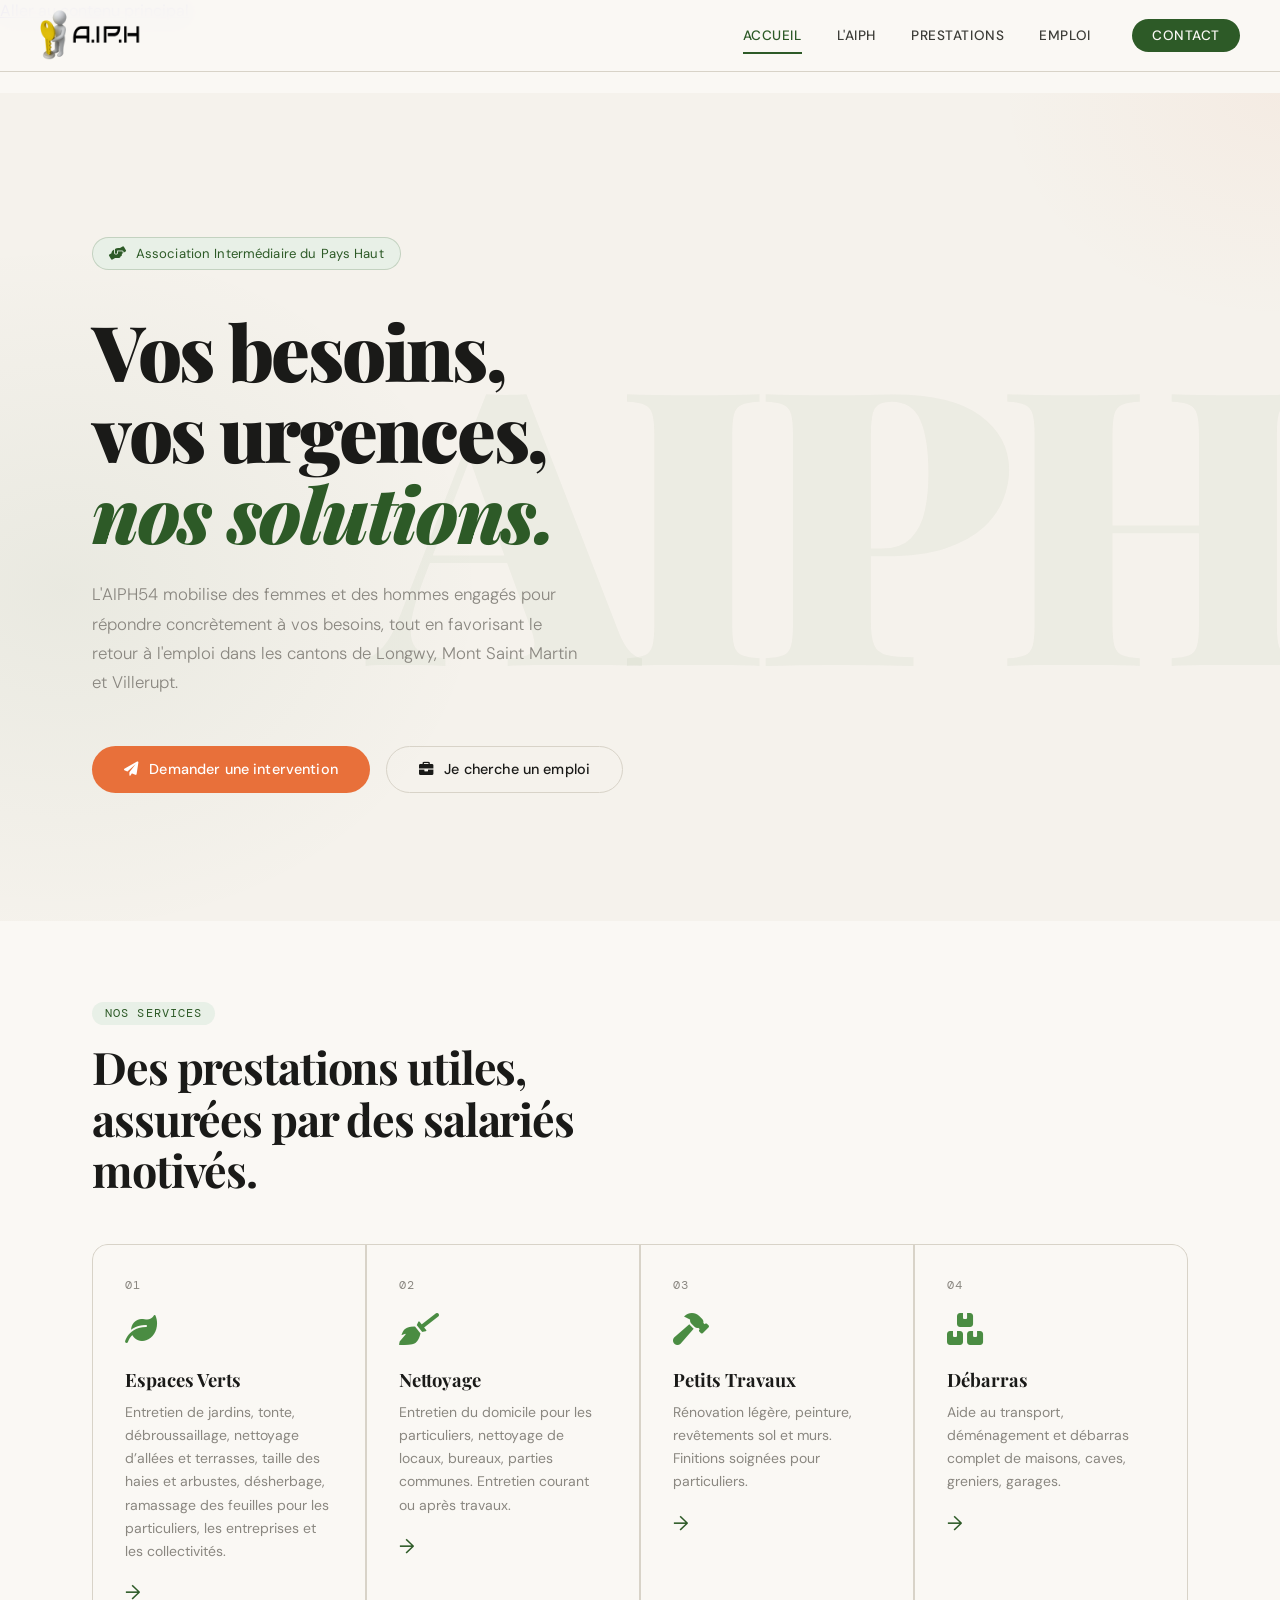
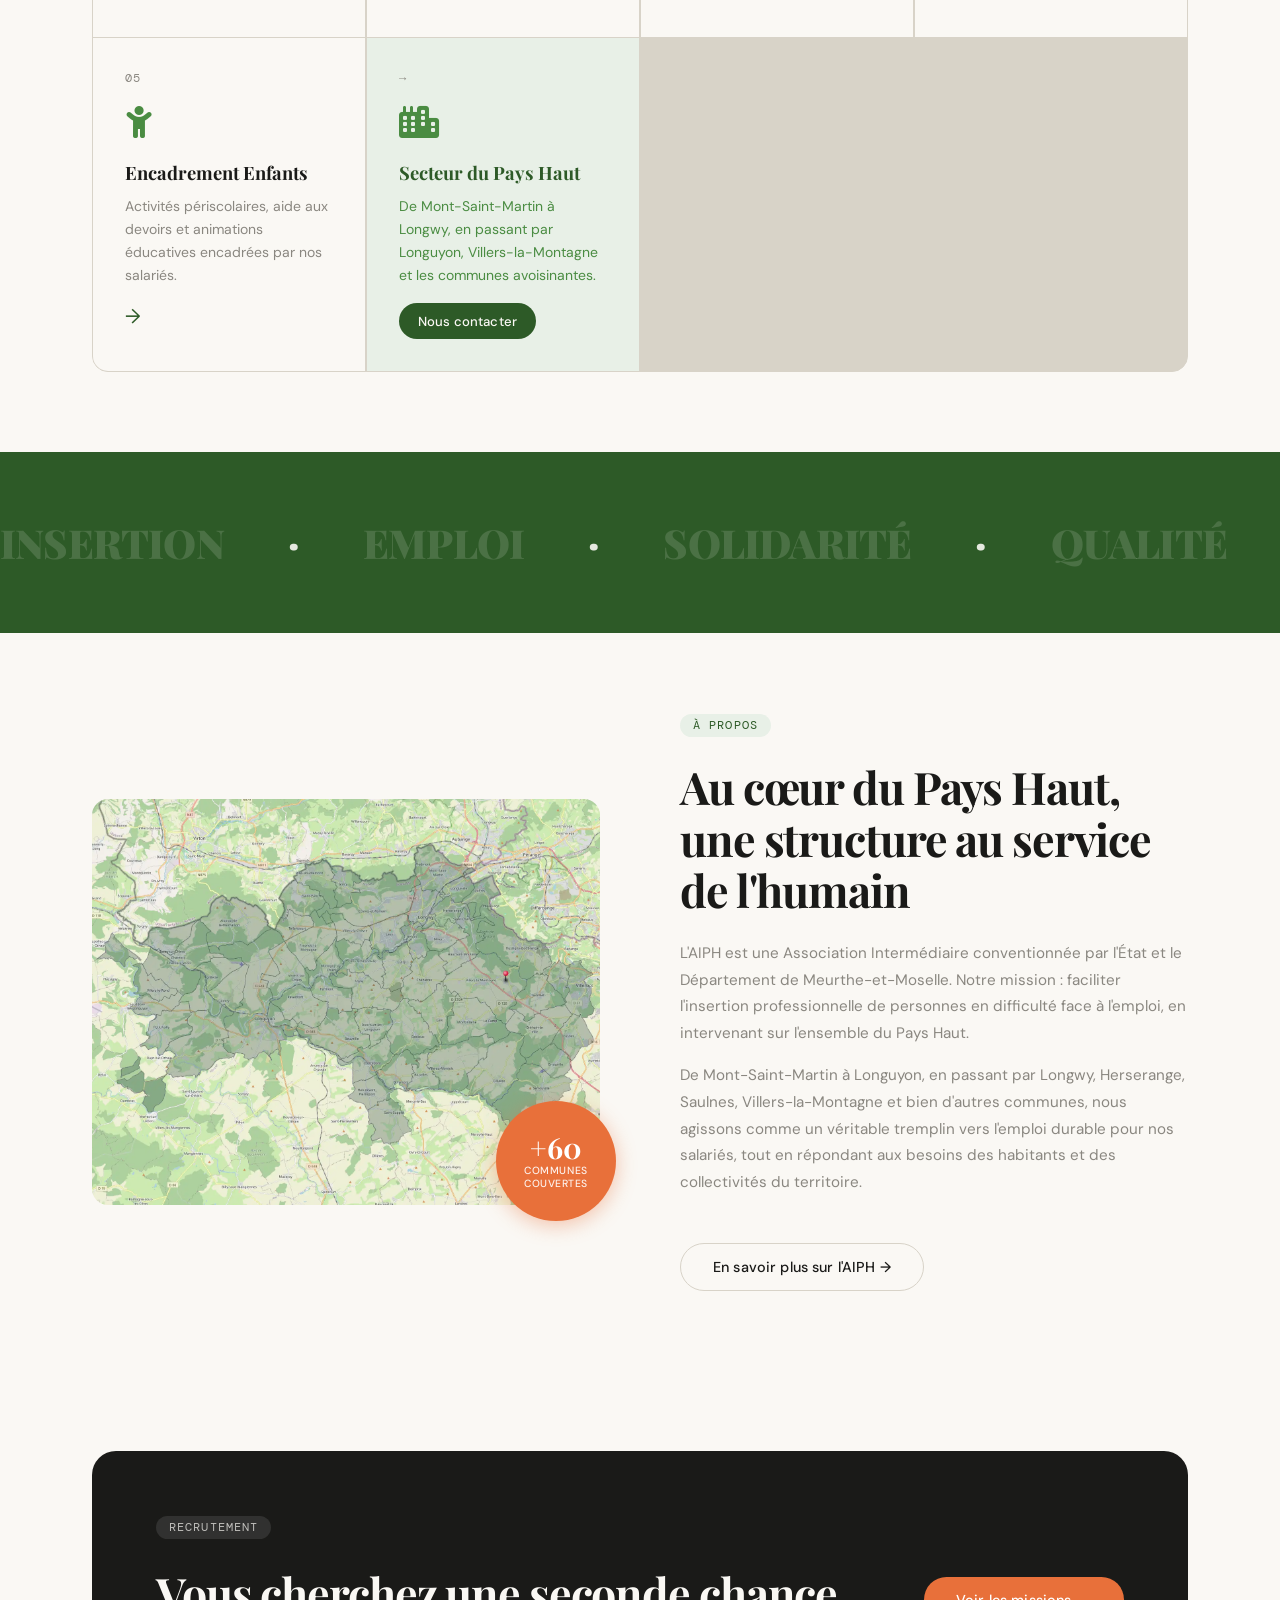
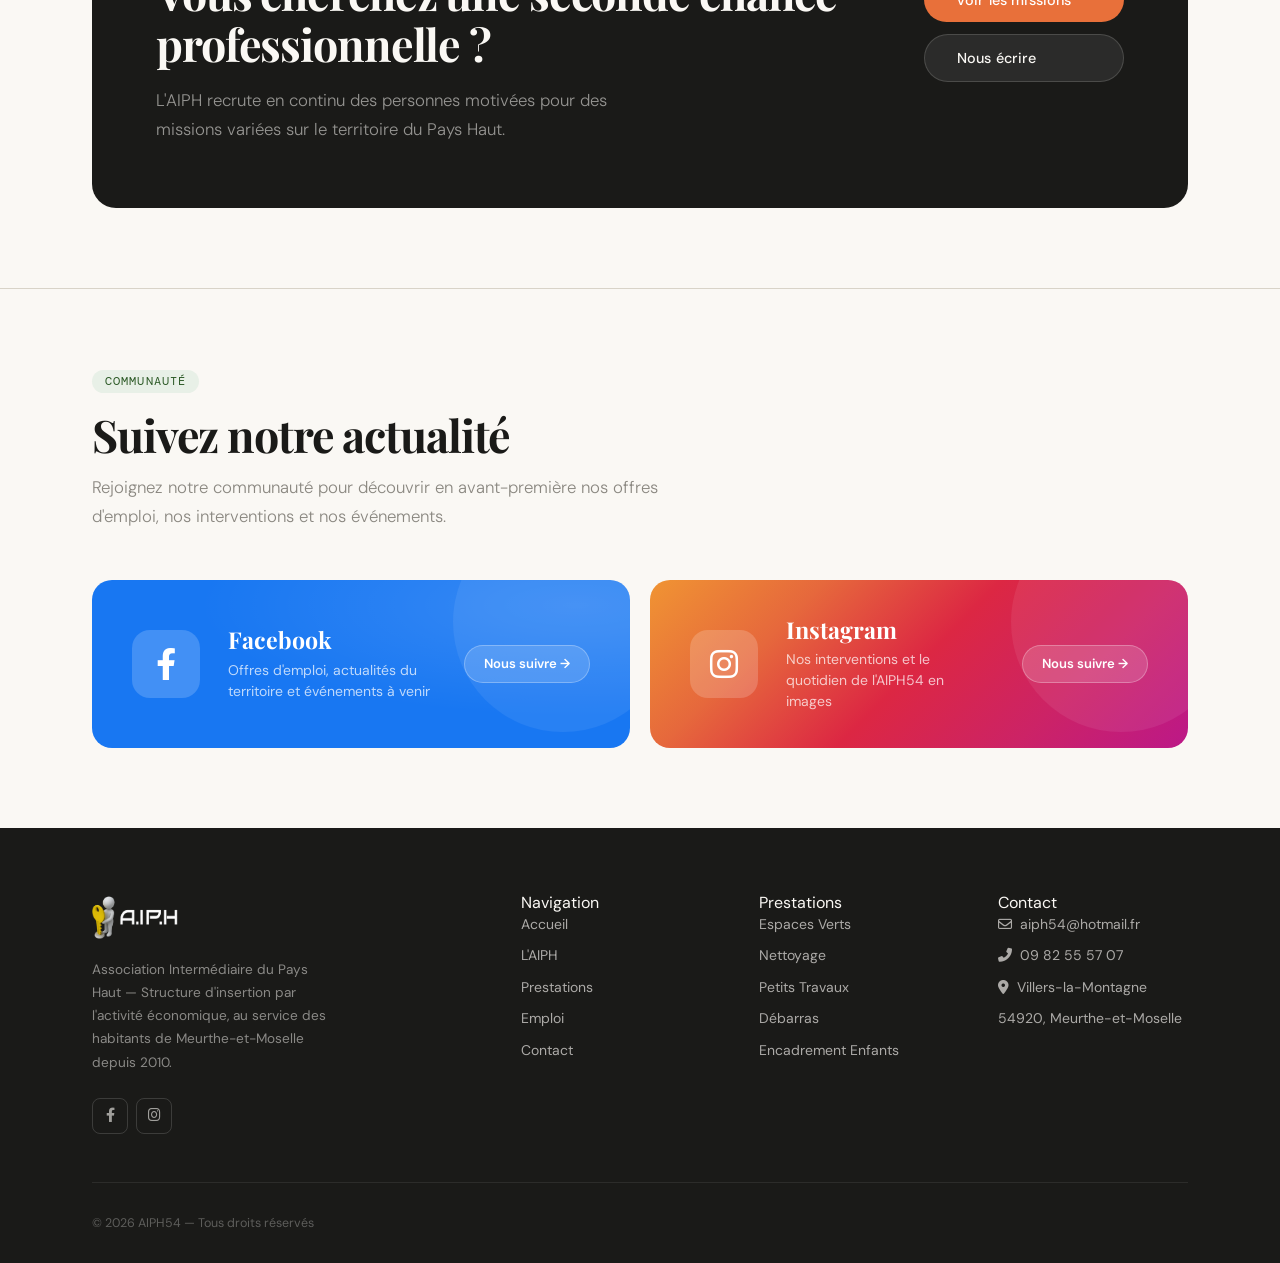
==== index.html @ c3e258cb "Optimise index.html sans modifier la mise en page" ====
<!DOCTYPE html>
<html lang="fr">
<head>
<meta charset="UTF-8">
<meta name="viewport" content="width=device-width, initial-scale=1.0">
<title>AIPH54 — Accueil</title>
<meta name="description" content="L'AIPH54, Association Intermédiaire du Pays Haut, accompagne le retour à l'emploi et propose des services aux particuliers, entreprises et collectivités dans le Pays Haut, en Meurthe-et-Moselle.">
<link rel="icon" type="image/jpeg" href="images/images.jpeg">
<link rel="preconnect" href="https://fonts.googleapis.com">
<link rel="preconnect" href="https://fonts.gstatic.com" crossorigin>
<link rel="preconnect" href="https://cdnjs.cloudflare.com" crossorigin>
<link rel="preload" as="style" href="https://fonts.googleapis.com/css2?family=Playfair+Display:wght@400;700;900&amp;family=DM+Sans:wght@300;400;500;600&amp;family=DM+Mono:wght@400&amp;display=swap" onload="this.onload=null;this.rel='stylesheet'">
<noscript><link rel="stylesheet" href="https://fonts.googleapis.com/css2?family=Playfair+Display:wght@400;700;900&amp;family=DM+Sans:wght@300;400;500;600&amp;family=DM+Mono:wght@400&amp;display=swap"></noscript>
<link rel="preload" as="style" href="https://cdnjs.cloudflare.com/ajax/libs/font-awesome/6.0.0-beta3/css/all.min.css" onload="this.onload=null;this.rel='stylesheet'">
<noscript><link rel="stylesheet" href="https://cdnjs.cloudflare.com/ajax/libs/font-awesome/6.0.0-beta3/css/all.min.css"></noscript>
<link rel="stylesheet" href="style.css">
</head>
<body>
<a class="skip-link" href="#contenu">Aller au contenu principal</a>

<!-- Progress bar -->
<div class="progress-bar" id="progress"></div>

<!-- NAV -->
<nav id="nav" aria-label="Navigation principale">
  <a class="nav-logo" href="index.html">
    <img src="images/logo_aiph.webp" alt="Logo AIPH54" width="1080" height="1080" class="logo-img" decoding="async">
  </a>
  <ul class="nav-links">
    <li><a href="index.html" class="active">Accueil</a></li>
    <li><a href="aiph.html">L'AIPH</a></li>
    <li><a href="prestations.html">Prestations</a></li>
    <li><a href="emploi.html">Emploi</a></li>
    <li><a href="contact.html" class="nav-cta">Contact</a></li>
  </ul>
  <button class="burger" id="burger" type="button" aria-label="Ouvrir le menu" aria-controls="mobileMenu" aria-expanded="false">
    <span></span><span></span><span></span>
  </button>
</nav>

<!-- Mobile menu -->
<div class="mobile-menu" id="mobileMenu" role="navigation" aria-label="Navigation mobile">
  <a href="index.html" onclick="closeMobile()">Accueil</a>
  <a href="aiph.html" onclick="closeMobile()">L'AIPH</a>
  <a href="prestations.html" onclick="closeMobile()">Prestations</a>
  <a href="emploi.html" onclick="closeMobile()">Emploi</a>
  <a href="contact.html" onclick="closeMobile()" style="color:var(--forest);font-weight:600">Contact</a>
</div>

<!-- ═══════════ PAGE WRAP ═══════════ -->
<main class="page-wrap" id="contenu">

  <!-- ── HERO ── -->
  <section class="hero-simple">
    <div class="container">
      <div class="hero-simple-inner">
        <div class="hero-simple-badge">
          <i class="fas fa-hands-helping"></i>
          Association Intermédiaire du Pays Haut
        </div>
        <h1 class="display-title">
          Vos besoins,<br>
          vos urgences,<br>
          <em>nos solutions.</em>
        </h1>
        <p class="lead hero-simple-desc">
          L'AIPH54 mobilise des femmes et des hommes engagés pour répondre concrètement à vos besoins, tout en favorisant le retour à l'emploi dans les cantons de Longwy, Mont Saint Martin et Villerupt.
        </p>
        <div class="hero-simple-actions">
          <a class="btn btn-accent" href="contact.html">
            <i class="fas fa-paper-plane"></i>&thinsp;Demander une intervention
          </a>
          <a class="btn btn-outline" href="emploi.html">
            <i class="fas fa-briefcase"></i>&thinsp;Je cherche un emploi
          </a>
        </div>
      </div>
    </div>
  </section>

  <!-- Services -->
  <section class="section">
    <div class="container">
      <div class="tag">Nos services</div>
      <h2 class="section-title" style="max-width:500px">
        Des prestations utiles,<br>assurées par des salariés motivés.
      </h2>
      <div class="services-grid">
        <a class="service-card fade-up" href="prestations.html" style="text-decoration:none">
          <div class="service-num">01</div>
          <span class="service-icon"><i class="fas fa-leaf icon"></i></span>
          <div class="service-title">Espaces Verts</div>
          <p class="service-desc">Entretien de jardins, tonte, débroussaillage, nettoyage d’allées et terrasses, taille des haies et arbustes, désherbage, ramassage des feuilles pour les particuliers, les entreprises et les collectivités.</p>
          <span class="service-arrow">→</span>
        </a>
        <a class="service-card fade-up" href="prestations.html" style="text-decoration:none;transition-delay:0.08s">
          <div class="service-num">02</div>
          <span class="service-icon"><i class="fas fa-broom icon"></i></span>
          <div class="service-title">Nettoyage</div>
          <p class="service-desc">Entretien du domicile pour les particuliers, nettoyage de locaux, bureaux, parties communes. Entretien courant ou après travaux.</p>
          <span class="service-arrow">→</span>
        </a>
        <a class="service-card fade-up" href="prestations.html" style="text-decoration:none;transition-delay:0.12s">
          <div class="service-num">03</div>
          <span class="service-icon"><i class="fas fa-hammer icon"></i></span>
          <div class="service-title">Petits Travaux</div>
          <p class="service-desc">Rénovation légère, peinture, revêtements sol et murs. Finitions soignées pour particuliers.</p>
          <span class="service-arrow">→</span>
        </a>
        <a class="service-card fade-up" href="prestations.html" style="text-decoration:none;transition-delay:0.16s">
          <div class="service-num">04</div>
          <span class="service-icon"><i class="fas fa-boxes icon"></i></span>
          <div class="service-title">Débarras</div>
          <p class="service-desc">Aide au transport, déménagement et débarras complet de maisons, caves, greniers, garages.</p>
          <span class="service-arrow">→</span>
        </a>
        <a class="service-card fade-up" href="prestations.html" style="text-decoration:none;transition-delay:0.2s">
          <div class="service-num">05</div>
          <span class="service-icon"><i class="fas fa-child icon"></i></span>
          <div class="service-title">Encadrement Enfants</div>
          <p class="service-desc">Activités périscolaires, aide aux devoirs et animations éducatives encadrées par nos salariés.</p>
          <span class="service-arrow">→</span>
        </a>
        <div class="service-card fade-up" style="background:var(--forest-pale);cursor:default;transition-delay:0.24s">
          <div class="service-num">→</div>
          <span class="service-icon"><i class="fas fa-city icon"></i></span>
          <div class="service-title" style="color:var(--forest)">Secteur du Pays Haut</div>
          <p class="service-desc" style="color:var(--forest-mid)">De Mont-Saint-Martin à Longwy, en passant par Longuyon, Villers-la-Montagne et les communes avoisinantes.</p>
          <a class="btn btn-primary" href="contact.html" style="margin-top:1rem;font-size:0.82rem;padding:0.6rem 1.2rem">Nous contacter</a>
        </div>
      </div>
    </div>
  </section>

  <!-- Manifesto -->
  <div class="manifesto">
    <div class="manifesto-inner">
      <span class="manifesto-word">Insertion</span>
      <span class="manifesto-word hi">·</span>
      <span class="manifesto-word">Emploi</span>
      <span class="manifesto-word hi">·</span>
      <span class="manifesto-word">Solidarité</span>
      <span class="manifesto-word hi">·</span>
      <span class="manifesto-word">Qualité</span>
      <span class="manifesto-word hi">·</span>
      <span class="manifesto-word">AIPH54</span>
      <span class="manifesto-word hi">·</span>
      <span class="manifesto-word">Pays Haut</span>
      <span class="manifesto-word hi">·</span>
      <span class="manifesto-word">Insertion</span>
      <span class="manifesto-word hi">·</span>
      <span class="manifesto-word">Emploi</span>
      <span class="manifesto-word hi">·</span>
      <span class="manifesto-word">Solidarité</span>
      <span class="manifesto-word hi">·</span>
      <span class="manifesto-word">Qualité</span>
      <span class="manifesto-word hi">·</span>
      <span class="manifesto-word">AIPH54</span>
      <span class="manifesto-word hi">·</span>
      <span class="manifesto-word">Pays Haut</span>
      <span class="manifesto-word hi">·</span>
    </div>
  </div>

  <!-- About -->
  <section class="section">
    <div class="container">
      <div class="about-split">
        <div class="about-visual">
          <div class="about-img-frame">
            <img src="images/carte.webp" alt="Carte d'intervention AIPH54 dans le Pays Haut" width="1536" height="865" loading="lazy" decoding="async">
          </div>
          <div class="about-badge">
            <span class="about-badge-num">+60</span>
            <span class="about-badge-text">communes<br>couvertes</span>
          </div>
        </div>
        <div class="about-content fade-up">
          <div class="tag">À propos</div>
          <h2 class="section-title">Au cœur du Pays Haut,<br>une structure au service de l'humain</h2>
          <p>
            L'AIPH est une Association Intermédiaire conventionnée par l'État et le Département de Meurthe-et-Moselle.
            Notre mission : faciliter l'insertion professionnelle de personnes en difficulté face à l'emploi,
            en intervenant sur l'ensemble du Pays Haut.
          </p>
          <p>
            De Mont-Saint-Martin à Longuyon, en passant par Longwy, Herserange, Saulnes, Villers-la-Montagne et bien d'autres communes,
            nous agissons comme un véritable tremplin vers l'emploi durable pour nos salariés, tout en répondant aux besoins
            des habitants et des collectivités du territoire.
          </p>
          <a class="btn btn-outline" href="aiph.html" style="margin-top:2rem">En savoir plus sur l'AIPH →</a>
        </div>
      </div>
    </div>
  </section>

  <!-- CTA Section -->
  <section class="section">
    <div class="container">
      <div style="background:var(--ink);border-radius:24px;padding:4rem;display:grid;grid-template-columns:1fr auto;gap:3rem;align-items:center;position:relative;overflow:hidden">
        <div style="position:absolute;top:-1em;right:-0.1em;font-family:'Playfair Display',serif;font-size:12rem;font-weight:900;color:rgba(255,255,255,0.025);line-height:1;user-select:none;pointer-events:none">✓</div>
        <div style="position:relative;z-index:1">
          <div class="tag" style="background:rgba(255,255,255,0.1);color:rgba(250,248,244,0.7)">Recrutement</div>
          <h2 class="section-title" style="color:var(--cream);margin:0.75rem 0 1rem">Vous cherchez une seconde chance professionnelle ?</h2>
          <p class="lead" style="color:rgba(250,248,244,0.55);max-width:480px">L'AIPH recrute en continu des personnes motivées pour des missions variées sur le territoire du Pays Haut.</p>
        </div>
        <div style="flex-shrink:0;z-index:1;display:flex;flex-direction:column;gap:0.75rem;min-width:200px">
          <a class="btn btn-accent" href="emploi.html">Voir les missions</a>
          <a class="btn" href="contact.html" style="background:rgba(255,255,255,0.08);color:var(--cream);border:1px solid rgba(255,255,255,0.15)">Nous écrire</a>
        </div>
      </div>
    </div>
  </section>


  <!-- ── RÉSEAUX SOCIAUX ── -->
  <section class="section social-section">
    <div class="container">
      <div class="tag">Communauté</div>
      <h2 class="section-title">Suivez notre actualité</h2>
      <p class="lead" style="margin-top:0.75rem">
        Rejoignez notre communauté pour découvrir en avant-première nos offres d'emploi,
        nos interventions et nos événements.
      </p>
      <div class="social-duo">

        <a href="https://www.facebook.com/Associationaiph/" target="_blank" rel="noopener" class="social-duo-card sc-fb">
          <div class="social-duo-icon">
            <i class="fab fa-facebook-f"></i>
          </div>
          <div class="social-duo-body">
            <h3>Facebook</h3>
            <p>Offres d'emploi, actualités du territoire et événements à venir</p>
          </div>
          <span class="social-duo-cta">Nous suivre →</span>
        </a>

        <a href="https://www.instagram.com/aiph.54/" target="_blank" rel="noopener" class="social-duo-card sc-ig">
          <div class="social-duo-icon">
            <i class="fab fa-instagram"></i>
          </div>
          <div class="social-duo-body">
            <h3>Instagram</h3>
            <p>Nos interventions et le quotidien de l'AIPH54 en images</p>
          </div>
          <span class="social-duo-cta">Nous suivre →</span>
        </a>

      </div>
    </div>
  </section>

</main>
<!-- END PAGE WRAP -->

<!-- FOOTER -->
<footer>
  <div class="container">
    <div class="footer-top">
      <div class="footer-brand">
          <a class="nav-logo" href="index.html">
            <img src="images/logo_aiph_blanc.webp" alt="Logo AIPH54" width="1043" height="570" class="logo-img-footer" decoding="async">
          </a>
        <p>Association Intermédiaire du Pays Haut — Structure d'insertion par l'activité économique, au service des habitants de Meurthe-et-Moselle depuis 2010.</p>
        <div class="footer-socials">
          <a class="social-btn" href="https://www.facebook.com/Associationaiph/" target="_blank" rel="noopener" title="Facebook"><i class="fab fa-facebook-f"></i></a>
          <a class="social-btn" href="https://www.instagram.com/aiph.54/" target="_blank" rel="noopener" title="Instagram"><i class="fab fa-instagram"></i></a>
        </div>
      </div>
      <div class="footer-col">
        <p class="footer-heading">Navigation</p>
        <ul>
          <li><a href="index.html">Accueil</a></li>
          <li><a href="aiph.html">L'AIPH</a></li>
          <li><a href="prestations.html">Prestations</a></li>
          <li><a href="emploi.html">Emploi</a></li>
          <li><a href="contact.html">Contact</a></li>
        </ul>
      </div>
      <div class="footer-col">
        <p class="footer-heading">Prestations</p>
        <ul>
          <li><a href="prestations.html">Espaces Verts</a></li>
          <li><a href="prestations.html">Nettoyage</a></li>
          <li><a href="prestations.html">Petits Travaux</a></li>
          <li><a href="prestations.html">Débarras</a></li>
          <li><a href="prestations.html">Encadrement Enfants</a></li>
        </ul>
      </div>
      <div class="footer-col">
        <p class="footer-heading">Contact</p>
        <ul>
          <li><a><i class="far fa-envelope" style="margin-right: 8px;"></i>aiph54@hotmail.fr</a></li>
          <li><a><i class="fas fa-phone-alt" style="margin-right: 8px;"></i>09 82 55 57 07</a></li>
          <li><a><i class="fas fa-map-marker-alt" style="margin-right: 8px;"></i>Villers-la-Montagne</a></li>
          <li><a>54920, Meurthe-et-Moselle</a></li>
        </ul>
      </div>
    </div>
    <div class="footer-bottom">
      <p>© 2026 AIPH54 — Tous droits réservés</p>
    </div>
  </div>
</footer>

<script src="main.js" defer></script>
</body>
</html>
---- style.css ----
@import url('https://fonts.googleapis.com/css2?family=Playfair+Display:wght@400;700;900&family=DM+Sans:wght@300;400;500;600&family=DM+Mono:wght@400&display=swap');

*, *::before, *::after { box-sizing: border-box; margin: 0; padding: 0; }

:root {
  --ink: #1a1a18;
  --ink-light: #3d3d38;
  --forest: #2d5a27;
  --forest-mid: #4a8c42;
  --forest-pale: #e8f0e7;
  --stone: #f5f2ec;
  --cream: #faf8f4;
  --warm-gray: #8a8780;
  --border: #d8d3c8;
  --accent: #e8703a;
  --white: #ffffff;
  --nav-h: 72px;
}

html { scroll-behavior: smooth; }

body {
  font-family: 'DM Sans', sans-serif;
  background: var(--cream);
  color: var(--ink);
  min-height: 100vh;
  max-width: 100%;
  overflow-x: hidden;
}

/* ── NAV ── */
nav {
  position: fixed; top: 0; left: 0; right: 0; z-index: 100;
  height: var(--nav-h);
  background: rgba(250,248,244,0.95);
  backdrop-filter: blur(12px);
  border-bottom: 1px solid var(--border);
  display: flex; align-items: center;
  padding: 0 2.5rem;
  transition: background 0.3s;
}
.logo-img {
  height: 110px;
  width: auto;
  display: block;
}
.logo-img-footer {
  height: 50px;
  width: auto;
  display: block;
}
.nav-links {
  margin-left: auto;
  display: flex; gap: 0;
  list-style: none;
}
.nav-links li a {
  display: block;
  padding: 0.5rem 1.1rem;
  font-size: 0.85rem;
  font-weight: 500;
  letter-spacing: 0.04em;
  text-transform: uppercase;
  color: var(--ink-light);
  text-decoration: none;
  position: relative;
  transition: color 0.2s;
}
.nav-links li a::after {
  content: '';
  position: absolute; bottom: -2px; left: 1.1rem; right: 1.1rem;
  height: 2px; background: var(--forest);
  transform: scaleX(0); transform-origin: left;
  transition: transform 0.25s ease;
}
.nav-links li a:hover { color: var(--forest); }
.nav-links li a:hover::after,
.nav-links li a.active::after { transform: scaleX(1); }
.nav-links li a.active { color: var(--forest); }
.nav-cta {
  margin-left: 1.5rem;
  background: var(--forest) !important;
  color: var(--cream) !important;
  padding: 0.5rem 1.25rem !important;
  border-radius: 2rem;
  transition: background 0.2s !important;
}
.nav-cta:hover { background: var(--forest-mid) !important; color: var(--cream) !important; }
.nav-cta::after { display: none !important; }

.burger {
  display: none;
  flex-direction: column; gap: 5px;
  cursor: pointer; margin-left: auto;
  background: none; border: none; padding: 4px;
}
.burger span { display: block; width: 24px; height: 2px; background: var(--ink); transition: 0.3s; }

@media (max-width: 768px) {
  .logo-img { height: 90px; }
}

.mobile-menu {
  display: none;
  position: fixed; top: var(--nav-h); left: 0; right: 0;
  background: var(--cream);
  border-bottom: 1px solid var(--border);
  z-index: 99;
  padding: 1rem;
  flex-direction: column; gap: 0.25rem;
  box-shadow: 0 8px 24px rgba(0,0,0,0.08);
}
.mobile-menu.open { display: flex; }
.mobile-menu a {
  padding: 0.75rem 1rem;
  font-size: 0.9rem;
  font-weight: 500;
  color: var(--ink);
  text-decoration: none;
  border-radius: 10px;
  cursor: pointer;
  display: block;
  letter-spacing: 0.02em;
}
.mobile-menu a:hover { background: var(--stone); }

.progress-bar {
  position: fixed; top: var(--nav-h); left: 0; height: 2px;
  background: var(--forest);
  z-index: 101;
  transition: width 0.1s linear;
  width: 0;
}

/* ── LAYOUT ── */
.page-wrap { padding-top: var(--nav-h); min-height: 100vh; }
.container { max-width: 1160px; margin: 0 auto; padding: 0 2rem; }
.section { padding: 5rem 0; }
.section-sm { padding: 3rem 0; }

/* ── TAGS ── */
.tag {
  display: inline-block;
  font-family: 'DM Mono', monospace;
  font-size: 0.72rem;
  letter-spacing: 0.1em;
  text-transform: uppercase;
  color: var(--forest);
  background: var(--forest-pale);
  padding: 0.25rem 0.8rem;
  border-radius: 2rem;
  margin-bottom: 1rem;
  align-self: flex-start;
}

/* ── TYPOGRAPHY ── */
h1, h2, h3, h4 { font-family: 'Playfair Display', serif; }

.display-title {
  font-size: clamp(2.8rem, 6vw, 5.5rem);
  font-weight: 900;
  line-height: 1.05;
  letter-spacing: -0.03em;
  color: var(--ink);
}
.display-title em { font-style: italic; color: var(--forest); }

.section-title {
  font-size: clamp(1.8rem, 3.5vw, 2.8rem);
  font-weight: 700;
  letter-spacing: -0.025em;
  color: var(--ink);
  line-height: 1.15;
}

.lead {
  font-size: 1.05rem;
  font-weight: 300;
  color: var(--warm-gray);
  line-height: 1.75;
  max-width: 600px;
}

/* ── BUTTONS ── */
.btn {
  display: inline-flex; align-items: center; gap: 0.5rem;
  padding: 0.85rem 2rem;
  border-radius: 2rem;
  font-family: 'DM Sans', sans-serif;
  font-size: 0.9rem;
  font-weight: 500;
  text-decoration: none;
  cursor: pointer;
  border: none;
  transition: all 0.25s;
  letter-spacing: 0.01em;
}
.btn-primary { background: var(--forest); color: var(--cream); }
.btn-primary:hover {
  background: var(--forest-mid);
  transform: translateY(-2px);
  box-shadow: 0 8px 24px rgba(45,90,39,0.3);
}
.btn-outline {
  background: transparent; color: var(--ink);
  border: 1.5px solid var(--border);
}
.btn-outline:hover {
  border-color: var(--forest); color: var(--forest);
  transform: translateY(-2px);
}
.btn-accent { background: var(--accent); color: var(--white); }
.btn-accent:hover {
  background: #d45f28;
  transform: translateY(-2px);
  box-shadow: 0 8px 24px rgba(232,112,58,0.3);
}

/* ── HERO SIMPLIFIÉ ── */
.hero-simple {
  position: relative;
  min-height: calc(100vh - var(--nav-h));
  display: flex;
  align-items: center;
  overflow: hidden;
  background: var(--stone);
}

/* Décoration : grand "AIPH" fantôme + gradient subtil */
.hero-simple::before {
  content: 'AIPH';
  position: absolute;
  right: -0.05em;
  top: 50%;
  transform: translateY(-50%);
  font-family: 'Playfair Display', serif;
  font-size: 30vw;
  font-weight: 900;
  color: rgba(45,90,39,0.045);
  line-height: 1;
  user-select: none;
  pointer-events: none;
  letter-spacing: -0.04em;
}

.hero-simple::after {
  content: '';
  position: absolute;
  inset: 0;
  background:
    radial-gradient(ellipse 55% 70% at 5% 60%, rgba(45,90,39,0.06) 0%, transparent 60%),
    radial-gradient(ellipse 40% 50% at 100% 0%, rgba(232,112,58,0.05) 0%, transparent 55%);
  pointer-events: none;
}

.hero-simple .container {
  position: relative;
  z-index: 1;
  width: 100%;
}

.hero-simple-inner {
  max-width: 680px;
  padding: 6rem 0 5rem;
}

.hero-simple-badge {
  display: inline-flex;
  align-items: center;
  gap: 0.6rem;
  background: var(--forest-pale);
  border: 1px solid rgba(45,90,39,0.2);
  border-radius: 2rem;
  padding: 0.45rem 1rem;
  font-size: 0.82rem;
  font-family: 'DM Sans', sans-serif;
  color: var(--forest);
  margin-bottom: 2.5rem;
  letter-spacing: 0.01em;
}

.hero-simple-badge i { font-size: 0.85rem; }

.hero-simple .display-title { margin-bottom: 1.75rem; }

.hero-simple-desc {
  color: var(--warm-gray);
  max-width: 500px;
  margin-bottom: 3rem;
}

.hero-simple-actions {
  display: flex;
  gap: 1rem;
  flex-wrap: wrap;
}

/* ── SERVICES GRID ── */
.services-grid {
  display: grid;
  grid-template-columns: repeat(auto-fill, minmax(260px, 1fr));
  gap: 1.5px;
  background: var(--border);
  border: 1.5px solid var(--border);
  border-radius: 16px;
  overflow: hidden;
  margin-top: 3rem;
}
.service-card {
  background: var(--cream);
  padding: 2rem; cursor: pointer;
  transition: background 0.25s;
  position: relative; overflow: hidden;
}
.service-card:hover { background: var(--stone); }
.service-card::before {
  content: '';
  position: absolute; top: 0; left: 0; right: 0; height: 3px;
  background: var(--forest);
  transform: scaleX(0); transform-origin: left;
  transition: transform 0.3s;
}
.service-card:hover::before { transform: scaleX(1); }
.service-num {
  font-family: 'DM Mono', monospace;
  font-size: 0.75rem; color: var(--warm-gray);
  letter-spacing: 0.08em; margin-bottom: 1rem;
}
.service-icon { 
  font-size: 2rem;
  margin-bottom: 1rem;
  color: var(--accent);
  display: block; 
}
.service-title {
  font-family: 'Playfair Display', serif;
  font-size: 1.15rem; font-weight: 700;
  margin-bottom: 0.6rem; color: var(--ink);
}
.service-desc { font-size: 0.875rem; color: var(--warm-gray); line-height: 1.65; }
.service-arrow {
  display: inline-block; margin-top: 1rem;
  font-size: 1.25rem; color: var(--forest);
  transition: transform 0.2s;
}
.service-card:hover .service-arrow { transform: translateX(4px); }
.icon { color: var(--forest-mid) }
.icon-aiph { color: var(--accent) }

/* ── MANIFESTO BAND ── */
.manifesto {
  background: var(--forest);
  padding: 4rem 0;
  overflow: hidden;
}
.manifesto-inner {
  display: flex; align-items: center;
  gap: 4rem;
  animation: marquee 20s linear infinite;
  white-space: nowrap;
  width: max-content;
}
.manifesto-word {
  font-family: 'Playfair Display', serif;
  font-size: 2.5rem; font-weight: 900;
  color: rgba(250,248,244,0.15);
  letter-spacing: -0.02em; text-transform: uppercase; user-select: none;
}
.manifesto-word.hi { color: rgba(250,248,244,0.9); }
@keyframes marquee {
  from { transform: translateX(0); }
  to { transform: translateX(-50%); }
}

/* ── ABOUT SPLIT ── */
.about-split {
  display: grid;
  grid-template-columns: 1fr 1fr;
  gap: 5rem;
  align-items: center;
}
.about-visual { position: relative; }
.about-img-frame {
  background: linear-gradient(135deg, var(--forest-pale) 0%, var(--stone) 100%);
  border-radius: 16px;
  aspect-ratio: 5/4;
  overflow: hidden; position: relative;
}
.about-img-frame img {
  width: 100%; height: 100%;
  object-fit: cover; display: block;
}
.about-badge {
  position: absolute; bottom: -1rem; right: -1rem;
  background: var(--accent); color: var(--white);
  border-radius: 50%; width: 120px; height: 120px;
  display: flex; flex-direction: column;
  align-items: center; justify-content: center;
  font-family: 'Playfair Display', serif; text-align: center;
  box-shadow: 0 4px 20px rgba(232,112,58,0.4);
}
.about-badge-num { font-size: 1.8rem; font-weight: 700; line-height: 1; }
.about-badge-text {
  font-size: 0.65rem; font-weight: 500;
  letter-spacing: 0.05em; text-transform: uppercase;
  opacity: 0.9; margin-top: 0.15rem;
  font-family: 'DM Sans', sans-serif;
}
.about-content .tag { margin-bottom: 1.5rem; }
.about-content .section-title { margin-bottom: 1.5rem; }
.about-content p {
  color: var(--warm-gray); line-height: 1.75;
  font-size: 0.95rem; margin-bottom: 1rem;
}

/* ── RÉSEAUX SOCIAUX ── */
.social-section {
  background: var(--cream);
  border-top: 1px solid var(--border);
}

.social-duo {
  display: grid;
  grid-template-columns: 1fr 1fr;
  gap: 1.25rem;
  margin-top: 3rem;
}

.social-duo-card {
  display: flex;
  align-items: center;
  gap: 1.75rem;
  padding: 2.25rem 2.5rem;
  border-radius: 20px;
  text-decoration: none;
  transition: transform 0.3s ease, box-shadow 0.3s ease;
  cursor: pointer;
  position: relative;
  overflow: hidden;
}

/* Cercle décoratif en arrière-plan */
.social-duo-card::after {
  content: '';
  position: absolute;
  top: -40%;
  right: -8%;
  width: 220px;
  height: 220px;
  border-radius: 50%;
  background: rgba(255,255,255,0.07);
  transition: transform 0.5s ease;
  pointer-events: none;
}

.social-duo-card:hover {
  transform: translateY(-5px);
  box-shadow: 0 20px 50px rgba(0,0,0,0.16);
}

.social-duo-card:hover::after {
  transform: scale(1.4);
}

/* Facebook */
.sc-fb {
  background: #1877F2;
  background-image: radial-gradient(ellipse at 90% 15%, rgba(255,255,255,0.14) 0%, transparent 55%);
}

/* Instagram */
.sc-ig {
  background: linear-gradient(135deg, #f09433 0%, #e6683c 25%, #dc2743 50%, #cc2366 75%, #bc1888 100%);
}

.social-duo-icon {
  width: 68px;
  height: 68px;
  background: rgba(255,255,255,0.18);
  border-radius: 18px;
  display: flex;
  align-items: center;
  justify-content: center;
  font-size: 2rem;
  color: white;
  flex-shrink: 0;
  transition: background 0.25s, transform 0.25s;
}

.social-duo-card:hover .social-duo-icon {
  background: rgba(255,255,255,0.3);
  transform: scale(1.05);
}

.social-duo-body { flex: 1; }

.social-duo-body h3 {
  font-family: 'Playfair Display', serif;
  font-size: 1.45rem;
  font-weight: 700;
  color: white;
  margin-bottom: 0.35rem;
  line-height: 1.2;
}

.social-duo-body p {
  font-size: 0.875rem;
  color: rgba(255,255,255,0.72);
  line-height: 1.5;
}

.social-duo-cta {
  flex-shrink: 0;
  font-size: 0.82rem;
  font-weight: 600;
  color: white;
  background: rgba(255,255,255,0.15);
  border: 1px solid rgba(255,255,255,0.28);
  border-radius: 2rem;
  padding: 0.6rem 1.2rem;
  transition: background 0.2s;
  white-space: nowrap;
  position: relative;
  z-index: 1;
}

.social-duo-card:hover .social-duo-cta {
  background: rgba(255,255,255,0.28);
}

/* ── AIPH PAGE ── */
.aiph-hero {
  background: var(--ink); color: var(--cream);
  padding: 5rem 0; position: relative; overflow: hidden;
}
.aiph-hero::before {
  content: 'AIPH';
  position: absolute; top: -0.2em; right: -0.1em;
  font-family: 'Playfair Display', serif;
  font-size: 18rem; font-weight: 900;
  color: rgba(255,255,255,0.025);
  line-height: 1; user-select: none; pointer-events: none;
}
.aiph-hero .display-title { color: var(--cream); }
.aiph-hero .display-title em { color: var(--forest-mid); }
.aiph-hero .lead { color: rgba(250,248,244,0.65); }

/* ── TIMELINE ── */
.timeline { position: relative; padding-left: 2.5rem; margin-top: 2rem; }
.timeline::before {
  content: ''; position: absolute; left: 0; top: 0; bottom: 0;
  width: 2px;
  background: linear-gradient(to bottom, var(--forest), var(--border));
}
.timeline-item { position: relative; padding-bottom: 2.5rem; }
.timeline-item::before {
  content: '';
  position: absolute; left: -2.85rem; top: 0.25rem;
  width: 12px; height: 12px; border-radius: 50%;
  background: var(--forest); border: 2px solid var(--cream);
  box-shadow: 0 0 0 3px var(--forest-pale);
}
.timeline-date {
  font-family: 'DM Mono', monospace;
  font-size: 0.72rem; letter-spacing: 0.08em;
  color: var(--forest); margin-bottom: 0.4rem; text-transform: uppercase;
}
.timeline-item h4 {
  font-family: 'DM Sans', sans-serif;
  font-size: 0.95rem; font-weight: 600;
  margin-bottom: 0.35rem; color: var(--ink);
}
.timeline-item p { font-size: 0.85rem; color: var(--warm-gray); line-height: 1.6; }

/* ── VALUES GRID ── */
.team-values-grid {
  display: grid; grid-template-columns: repeat(3, 1fr);
  gap: 1.5px; background: var(--border);
  border-radius: 16px; overflow: hidden;
  border: 1.5px solid var(--border); margin-top: 3rem;
}
.team-value {
  background: var(--cream);
  padding: 2.5rem 2rem; text-align: center;
}
.team-value-icon { font-size: 2.5rem; margin-bottom: 1rem; display: block; }
.team-value h3 {
  font-family: 'Playfair Display', serif;
  font-size: 1.1rem; font-weight: 700; margin-bottom: 0.6rem;
}
.team-value p { font-size: 0.85rem; color: var(--warm-gray); line-height: 1.6; }

.action-zone {
  background: var(--stone); border: 1px solid var(--border);
  border-radius: 20px; padding: 2.5rem; margin-top: 3rem;
}
.action-zone h3 { font-family: 'Playfair Display', serif; font-size: 1.4rem; margin-bottom: 0.75rem; }
.action-zone p { color: var(--warm-gray); font-size: 0.9rem; line-height: 1.7; margin-bottom: 0.5rem; }

/* ── PRESTATIONS PAGE ── */
.presta-hero { padding: 4rem 0 2rem; border-bottom: 1px solid var(--border); }
.presta-hero .display-title { max-width: 700px; }
.presta-tabs {
  display: inline-flex; gap: 0.3rem;
  background: var(--stone); border: 1px solid var(--border);
  padding: 0.35rem; border-radius: 2.5rem;
  margin-bottom: 3rem; max-width: 100%; overflow-x: auto;
}
.presta-tab {
  padding: 0.7rem 1.6rem; font-size: 0.85rem; font-weight: 500;
  color: var(--warm-gray); cursor: pointer; border: none; background: none;
  border-radius: 2rem; white-space: nowrap;
  transition: all 0.25s ease; letter-spacing: 0.02em;
}
.presta-tab:hover { color: var(--ink); }
.presta-tab.active {
  color: var(--cream); background: var(--forest);
  box-shadow: 0 4px 14px rgba(45,90,39,0.25);
}
.presta-panel { display: none; }
.presta-panel.active { display: grid; grid-template-columns: 1fr 1fr; gap: 4rem; align-items: start; }
.presta-info .section-title { margin-bottom: 1rem; }
.presta-info p { color: var(--warm-gray); line-height: 1.75; font-size: 0.95rem; margin-bottom: 0.75rem; }
.presta-info .btn { margin-top: 1.5rem; }
.presta-items { list-style: none; }
.presta-item {
  display: flex; align-items: flex-start; gap: 1rem;
  padding: 1.25rem 0; border-bottom: 1px solid var(--border);
}
.presta-item:last-child { border-bottom: none; }
.presta-item-icon {
  width: 40px; height: 40px;
  background: var(--forest-pale); border-radius: 10px;
  display: flex; align-items: center; justify-content: center;
  font-size: 1.1rem; flex-shrink: 0; margin-top: 2px;
}
.presta-item-icon .service-icon { font-size: 1.25rem; line-height: 1; display: block; margin: 0 !important; }
.presta-item h4 {
  font-family: 'DM Sans', sans-serif;
  font-size: 0.9rem; font-weight: 600; margin-bottom: 0.25rem; color: var(--ink);
}
.presta-item p { font-size: 0.82rem; color: var(--warm-gray); line-height: 1.5; margin: 0; }
.presta-highlight {
  background: var(--forest); color: var(--cream);
  padding: 2rem; border-radius: 16px; margin-top: 2rem;
}
.presta-highlight h3 { font-family: 'Playfair Display', serif; font-size: 1.2rem; margin-bottom: 0.75rem; color: var(--cream); }
.presta-highlight p { font-size: 0.875rem; opacity: 0.75; line-height: 1.65; margin-bottom: 1rem; }
.presta-highlight .btn {
  background: rgba(250,248,244,0.15); color: var(--cream);
  border: 1px solid rgba(250,248,244,0.3);
  font-size: 0.82rem; padding: 0.65rem 1.4rem;
}
.presta-highlight .btn:hover { background: rgba(250,248,244,0.25); transform: none; box-shadow: none; }

/* ── EMPLOI PAGE ── */
.emploi-hero { padding: 4rem 0 3rem; background: var(--stone); border-bottom: 1px solid var(--border); }
.emploi-conditions { background: var(--cream); border: 1px solid var(--border); border-radius: 16px; padding: 2rem; margin-top: 3rem; }
.emploi-conditions h3 { font-family: 'Playfair Display', serif; font-size: 1.1rem; margin-bottom: 1.25rem; }
.cond-list { list-style: none; display: flex; flex-direction: column; gap: 0.65rem; }
.cond-list li { display: flex; align-items: flex-start; gap: 0.75rem; font-size: 0.875rem; color: var(--ink-light); line-height: 1.55; }
.cond-check {
  width: 20px; height: 20px; background: var(--forest); border-radius: 50%;
  display: flex; align-items: center; justify-content: center;
  color: var(--cream); font-size: 0.65rem; flex-shrink: 0; margin-top: 1px;
}
.jobs-grid { display: grid; grid-template-columns: repeat(auto-fill, minmax(300px, 1fr)); gap: 1rem; margin-top: 2.5rem; }
.job-card {
  background: var(--cream); border: 1px solid var(--border);
  border-radius: 16px; padding: 1.5rem;
  position: relative; overflow: hidden;
  transition: border-color 0.25s, box-shadow 0.25s; cursor: pointer;
}
.job-card:hover { border-color: var(--forest); box-shadow: 0 4px 20px rgba(45,90,39,0.08); }
.job-type {
  font-family: 'DM Mono', monospace; font-size: 0.7rem; letter-spacing: 0.08em; text-transform: uppercase;
  color: var(--forest); background: var(--forest-pale); padding: 0.2rem 0.65rem; border-radius: 2rem;
  display: inline-block; margin-bottom: 0.75rem;
}
.job-card h3 { font-family: 'Playfair Display', serif; font-size: 1.05rem; font-weight: 700; margin-bottom: 0.5rem; color: var(--ink); }
.job-card p { font-size: 0.82rem; color: var(--warm-gray); line-height: 1.55; }
.job-footer { display: flex; align-items: center; justify-content: space-between; margin-top: 1.25rem; padding-top: 1rem; border-top: 1px solid var(--border); }
.job-footer span { font-size: 0.78rem; color: var(--warm-gray); }
.job-apply {
  font-size: 0.8rem; font-weight: 600; color: var(--forest);
  cursor: pointer; display: flex; align-items: center; gap: 0.3rem;
  background: none; border: none; transition: gap 0.2s; text-decoration: none;
}
.job-card:hover .job-apply { gap: 0.6rem; }

/* ── CONTACT PAGE ── */
.contact-hero { padding: 4rem 0 3rem; }
.contact-layout { display: grid; grid-template-columns: 1fr 1.4fr; gap: 4rem; margin-top: 3rem; }
.contact-info h3 { font-family: 'Playfair Display', serif; font-size: 1.2rem; margin-bottom: 1.5rem; }
.contact-items { display: flex; flex-direction: column; gap: 1.25rem; }
.contact-item { display: flex; align-items: flex-start; gap: 1rem; color: var(--accent); }
.contact-item-icon { width: 44px; height: 44px; background: var(--forest-pale); border-radius: 12px; display: flex; align-items: center; justify-content: center; font-size: 1.2rem; flex-shrink: 0; }
.contact-item-label { font-family: 'DM Mono', monospace; font-size: 0.68rem; letter-spacing: 0.1em; text-transform: uppercase; color: var(--warm-gray); margin-bottom: 0.2rem; }
.contact-item-val { font-size: 0.95rem; font-weight: 500; color: var(--ink); }
.contact-item-sub { font-size: 0.8rem; color: var(--warm-gray); margin-top: 0.15rem; }
.contact-map-placeholder {
  background: var(--stone); border: 1px solid var(--border); border-radius: 16px;
  margin-top: 2rem; padding: 1.5rem; aspect-ratio: 4/3;
  display: flex; flex-direction: column; align-items: center; justify-content: center; gap: 0.75rem;
}
.map-pin { font-size: 2.5rem; }
.map-text { font-size: 0.85rem; color: var(--warm-gray); text-align: center; }
.map-addr { font-size: 0.9rem; font-weight: 500; text-align: center; color: var(--ink); }
.contact-form { background: var(--cream); border: 1px solid var(--border); border-radius: 20px; padding: 2.5rem; }
.contact-form h3 { font-family: 'Playfair Display', serif; font-size: 1.3rem; margin-bottom: 0.5rem; }
.contact-form .form-sub { font-size: 0.85rem; color: var(--warm-gray); margin-bottom: 2rem; }
.form-row { display: grid; grid-template-columns: 1fr 1fr; gap: 1rem; }
.form-group { display: flex; flex-direction: column; gap: 0.4rem; margin-bottom: 1rem; }
.form-group label { font-size: 0.78rem; font-weight: 500; letter-spacing: 0.04em; text-transform: uppercase; color: var(--ink-light); }
.form-group input,
.form-group select,
.form-group textarea {
  padding: 0.75rem 1rem; border: 1.5px solid var(--border); border-radius: 10px;
  font-family: 'DM Sans', sans-serif; font-size: 0.9rem; background: var(--white); color: var(--ink);
  outline: none; transition: border-color 0.2s; resize: none;
}
.form-group input:focus,
.form-group select:focus,
.form-group textarea:focus { border-color: var(--forest); }
.form-group textarea { min-height: 120px; }
.form-success { display: none; text-align: center; padding: 2rem; }
.form-success-icon { font-size: 3rem; margin-bottom: 1rem; }
.form-success h4 { font-family: 'Playfair Display', serif; font-size: 1.3rem; margin-bottom: 0.5rem; }
.form-success p { font-size: 0.9rem; color: var(--warm-gray); }

/* ── FOOTER ── */
footer { background: var(--ink); color: var(--cream); padding: 4rem 0 2rem; }
.footer-top { display: grid; grid-template-columns: 2fr 1fr 1fr 1fr; gap: 3rem; padding-bottom: 3rem; border-bottom: 1px solid rgba(255,255,255,0.08); margin-bottom: 2rem; }
.footer-brand .nav-logo { font-size: 1.75rem; }
.footer-brand p { margin-top: 1rem; font-size: 0.85rem; color: rgba(250,248,244,0.5); line-height: 1.7; max-width: 240px; }
.footer-socials { display: flex; gap: 0.5rem; margin-top: 1.5rem; }
.social-btn {
  width: 36px; height: 36px;
  border: 1px solid rgba(255,255,255,0.15); border-radius: 8px;
  display: flex; align-items: center; justify-content: center;
  font-size: 0.9rem; color: rgba(250,248,244,0.6);
  cursor: pointer; transition: all 0.2s; background: none;
  text-decoration: none;
}
.social-btn:hover { background: rgba(255,255,255,0.1); color: var(--cream); border-color: rgba(255,255,255,0.3); }
.footer-col h4 { font-family: 'DM Mono', monospace; font-size: 0.7rem; letter-spacing: 0.12em; text-transform: uppercase; color: rgba(250,248,244,0.4); margin-bottom: 1.25rem; }
.footer-col ul { list-style: none; display: flex; flex-direction: column; gap: 0.65rem; }
.footer-col ul li a { font-size: 0.875rem; color: rgba(250,248,244,0.65); text-decoration: none; transition: color 0.2s; cursor: pointer; }
.footer-col ul li a:hover { color: var(--cream); }
.footer-bottom { display: flex; align-items: center; justify-content: space-between; flex-wrap: wrap; gap: 0.5rem; }
.footer-bottom p { font-size: 0.78rem; color: rgba(250,248,244,0.3); }

/* ── ANIMATIONS ── */
.fade-up { opacity: 0; transform: translateY(24px); transition: opacity 0.6s ease, transform 0.6s ease; }
.fade-up.visible { opacity: 1; transform: translateY(0); }

/* ── UTILITIES ── */
.mt-1 { margin-top: 0.5rem; } .mt-2 { margin-top: 1rem; } .mt-3 { margin-top: 1.5rem; } .mt-4 { margin-top: 2rem; }
.text-center { text-align: center; } .mb-sm { margin-bottom: 1rem; }


/* Bloc vidéo de la page emploi */
.emploi-video-card {
  background: var(--ink);
  border-radius: 20px;
  padding: 2.5rem;
  color: var(--cream);
  position: relative;
  overflow: hidden;
  height: 100%;
  display: flex;
  flex-direction: column;
  justify-content: space-between;
  gap: 2rem;
}

.emploi-video-frame {
  position: relative;
  width: 100%;
  aspect-ratio: 16 / 9;
  overflow: hidden;
  border-radius: 8px;
  box-shadow: 0 2px 8px rgba(63,69,81,0.16);
}

.emploi-video-frame iframe {
  position: absolute;
  inset: 0;
  width: 100%;
  height: 100%;
  border: none;
  display: block;
}

.emploi-video-topics {
  margin-top: 1.75rem;
  padding-top: 1.5rem;
  border-top: 1px solid rgba(255,255,255,0.1);
}

.emploi-video-topics h4 {
  font-family: 'DM Sans', sans-serif;
  font-size: 0.75rem;
  font-weight: 600;
  letter-spacing: 0.06em;
  text-transform: uppercase;
  color: rgba(250,248,244,0.45);
  margin-bottom: 1rem;
}

@media (max-width: 680px) {
  .emploi-video-card {
    padding: 1.5rem;
  }
}

/* ════════════════════════ TABLETTE ════════════════════════ */
@media (max-width: 900px) {
  nav { padding: 0 1.25rem; }
  .nav-links { display: none; }
  .burger { display: flex; }
  .hero-simple-inner { padding: 4rem 0 3.5rem; }
  .about-split { grid-template-columns: 1fr; }
  .about-visual { order: -1; }
  .about-img-frame { aspect-ratio: 16/9; }
  .team-values-grid { grid-template-columns: 1fr; }
  .presta-panel.active { grid-template-columns: 1fr; }
  .contact-layout { grid-template-columns: 1fr; }
  .form-row { grid-template-columns: 1fr; }
  .footer-top { grid-template-columns: 1fr 1fr; }
  .section .container > div[style*="grid-template-columns:1fr auto"],
  .section .container > div[style*="grid-template-columns: 1fr auto"] { grid-template-columns: 1fr !important; padding: 2.5rem 1.5rem !important; }
  .section .container > div[style*="grid-template-columns:1fr 1fr"],
  .section .container > div[style*="grid-template-columns: 1fr 1fr"] { grid-template-columns: 1fr !important; }
  .services-grid { grid-template-columns: 1fr 1fr; }
  .action-zone { margin-top: 1.5rem; }
  .contact-map-iframe { width: 100% !important; max-width: 100%; }
  .contact-map-placeholder { width: 100%; }
  .timeline { margin-top: 2rem; }
}

/* ════════════════════════ MOBILE ════════════════════════ */
@media (max-width: 680px) {
  .container { padding-left: 1rem; padding-right: 1rem; }
  .footer-top { grid-template-columns: 1fr; }
  .jobs-grid { grid-template-columns: 1fr; }
  .services-grid { grid-template-columns: 1fr; }
  .display-title { font-size: clamp(1.8rem, 7vw, 2.8rem); }
  .section { padding-top: 3rem; padding-bottom: 3rem; }
  .section-sm { padding-top: 2rem; padding-bottom: 2rem; }
  .manifesto { overflow: hidden; }
  .contact-hero .display-title { font-size: clamp(1.8rem, 7vw, 2.8rem); }
  .contact-form { padding: 1.5rem 1rem; }
  #formContent input, #formContent select, #formContent textarea { font-size: 16px; width: 100%; max-width: 100%; }
  .about-badge { bottom: -0.75rem; right: -0.75rem; }
  .contact-map-iframe { height: 220px !important; }
  .footer-bottom { text-align: center; font-size: 0.8rem; }
  .btn { width: 100%; justify-content: center; text-align: center; }
  .aiph-hero { padding: 5rem 0 3rem; }
  .aiph-hero .display-title { font-size: clamp(1.8rem, 7vw, 2.8rem); }
  .section .container > div[style*="grid-template-columns:1fr auto"],
  .section .container > div[style*="grid-template-columns: 1fr auto"],
  .section .container > div[style*="grid-template-columns:1fr 1fr"],
  .section .container > div[style*="grid-template-columns: 1fr 1fr"] { grid-template-columns: 1fr !important; padding: 2rem 1.25rem !important; }

  /* Hero mobile */
  .hero-simple-inner { padding: 2.5rem 0 2rem; }
  .hero-simple-badge { font-size: 0.72rem; }
  .hero-simple-actions { flex-direction: column; }
  .hero-simple::before { font-size: 50vw; }

  /* Social duo mobile */
  .social-duo { grid-template-columns: 1fr; }
  .social-duo-card { padding: 1.75rem; gap: 1.25rem; }
  .social-duo-cta { display: none; }
  .social-duo-body h3 { font-size: 1.2rem; }
}

/* ════════════════════════ TRÈS PETIT MOBILE ════════════════════════ */
@media (max-width: 380px) {
  .display-title { font-size: 1.6rem; }
  .section-title { font-size: 1.3rem; }
  .container { padding-left: 0.875rem; padding-right: 0.875rem; }
  .service-card { padding: 1.25rem; }
  .contact-item { gap: 0.75rem; }
}
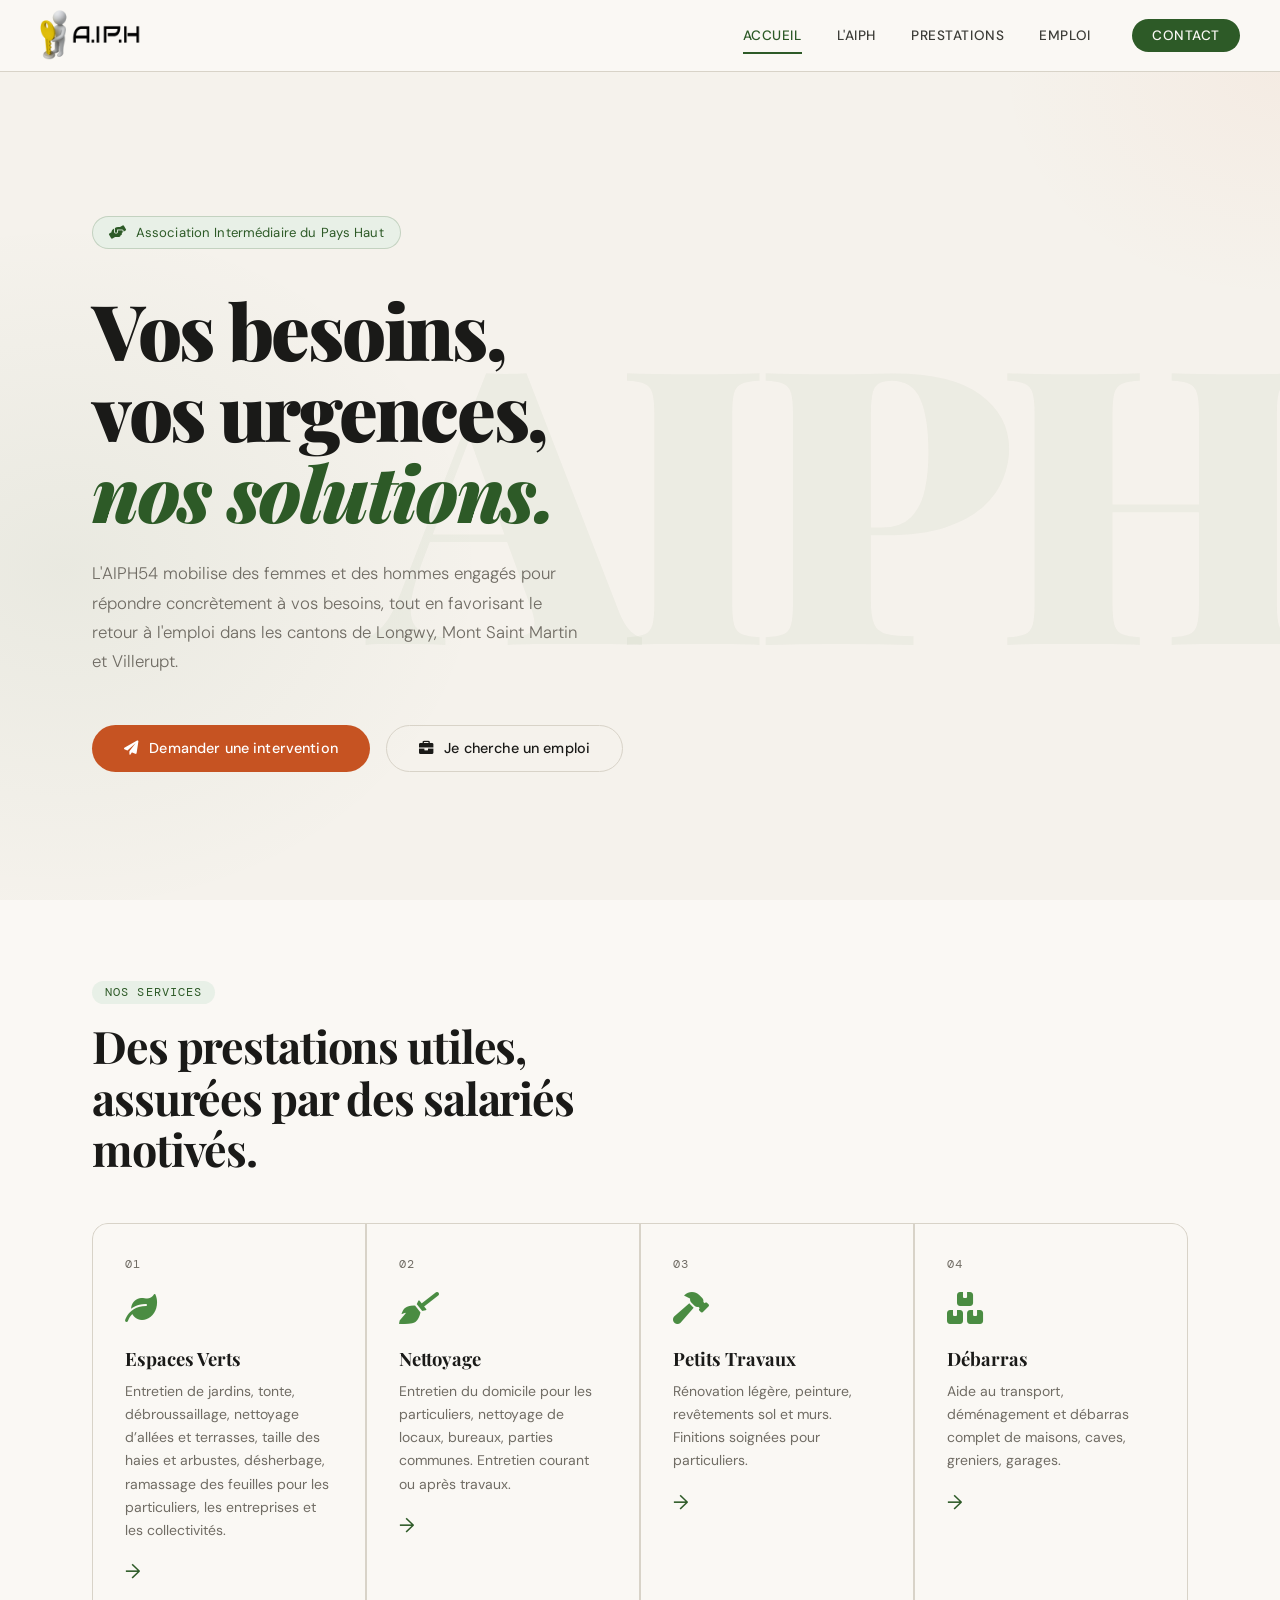
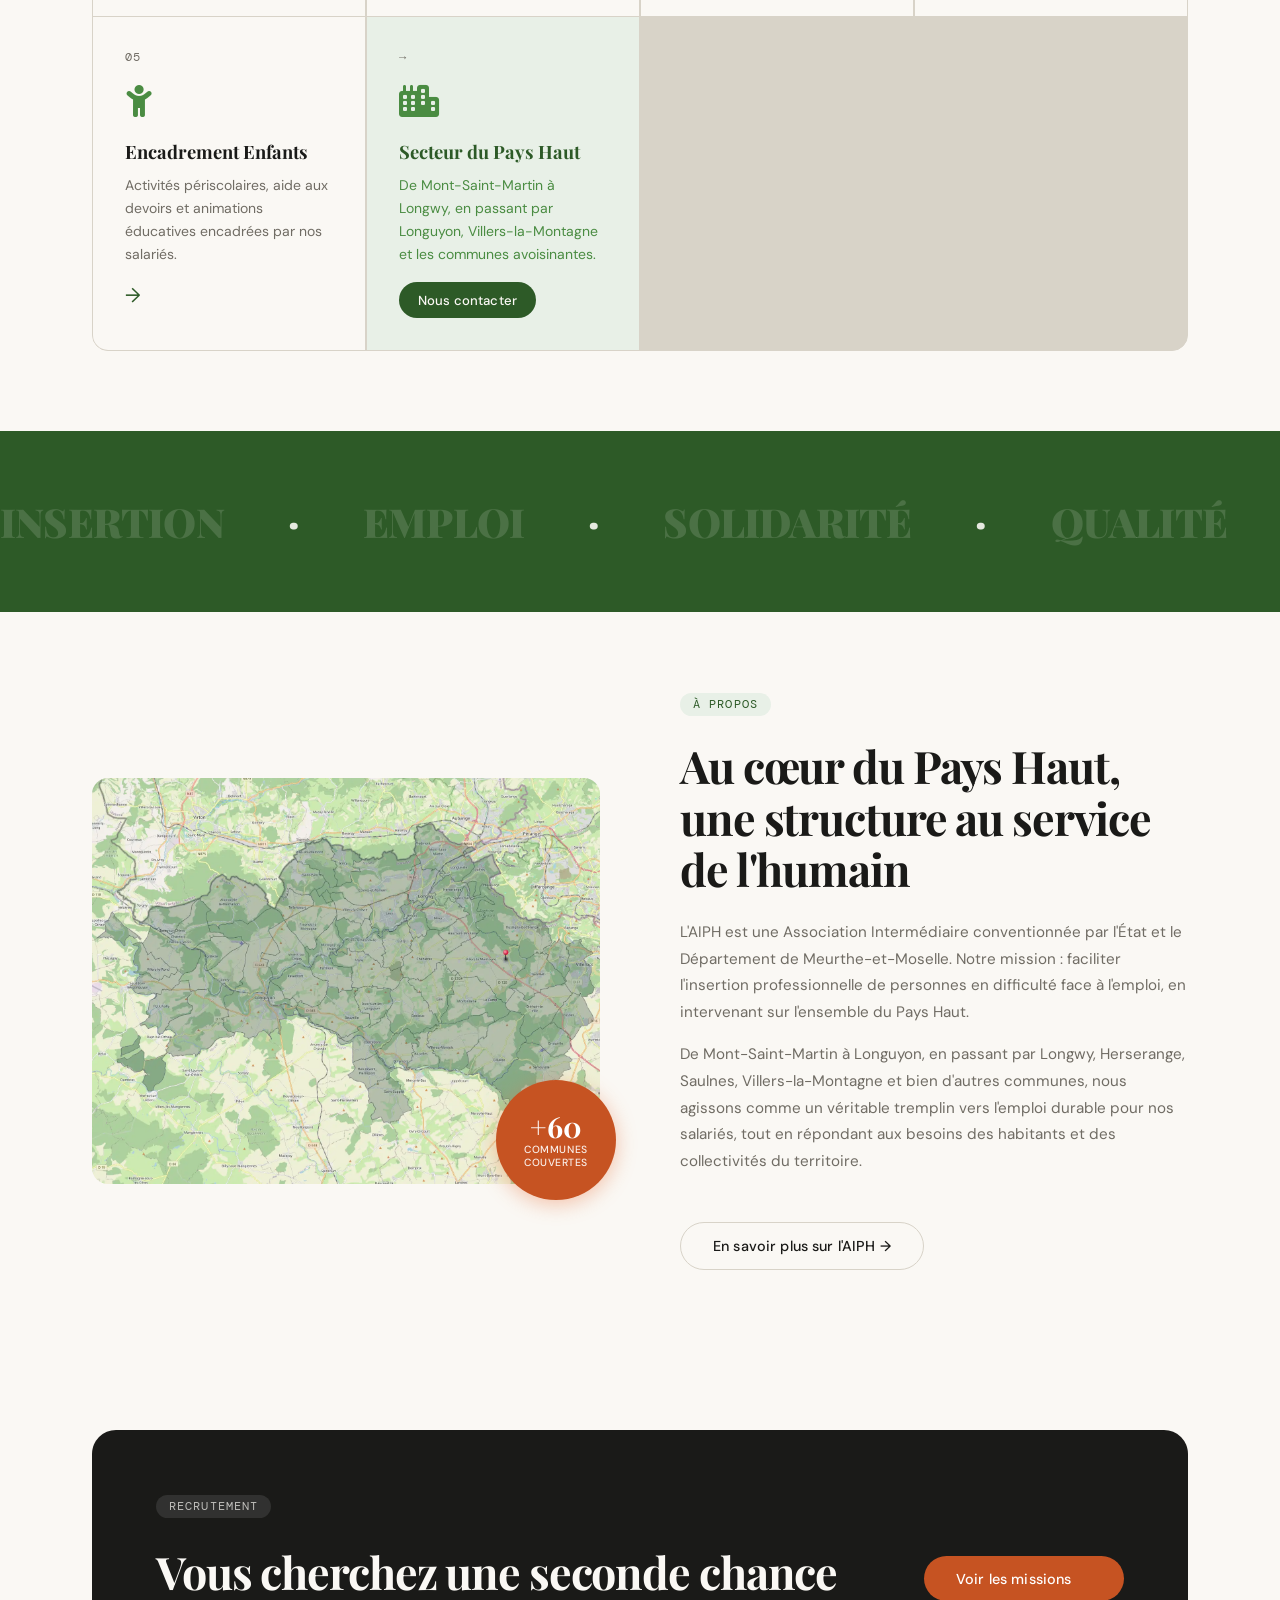
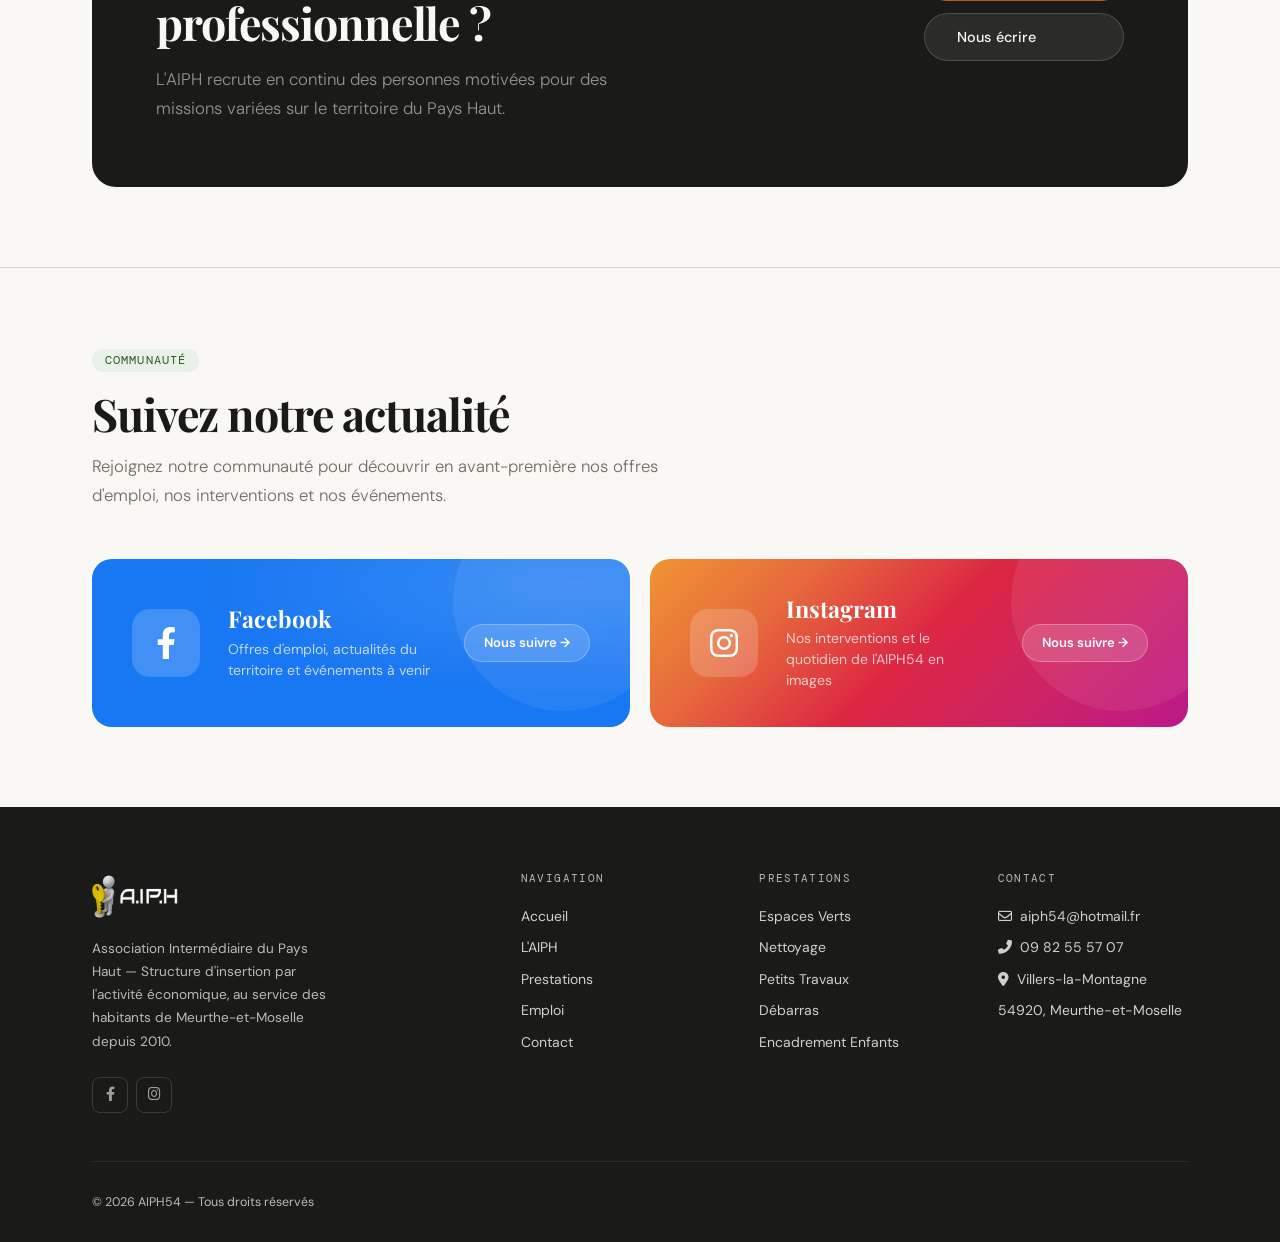
==== commit df81505e: "Améliore les audits Lighthouse de index.html" ====
--- a/index.html
+++ b/index.html
@@ -259,7 +259,7 @@
     <div class="footer-top">
       <div class="footer-brand">
           <a class="nav-logo" href="index.html">
-            <img src="images/logo_aiph_blanc.webp" alt="Logo AIPH54" width="1043" height="570" class="logo-img-footer" decoding="async">
+            <img src="images/logo_aiph_blanc.webp" alt="Logo AIPH54" width="1043" height="570" class="logo-img-footer" loading="lazy" decoding="async">
           </a>
         <p>Association Intermédiaire du Pays Haut — Structure d'insertion par l'activité économique, au service des habitants de Meurthe-et-Moselle depuis 2010.</p>
         <div class="footer-socials">
--- a/style.css
+++ b/style.css
@@ -1,5 +1,3 @@
-@import url('https://fonts.googleapis.com/css2?family=Playfair+Display:wght@400;700;900&family=DM+Sans:wght@300;400;500;600&family=DM+Mono:wght@400&display=swap');
-
 *, *::before, *::after { box-sizing: border-box; margin: 0; padding: 0; }
 
 :root {
@@ -10,9 +8,9 @@
   --forest-pale: #e8f0e7;
   --stone: #f5f2ec;
   --cream: #faf8f4;
-  --warm-gray: #8a8780;
+  --warm-gray: #706c64;
   --border: #d8d3c8;
-  --accent: #e8703a;
+  --accent: #c65322;
   --white: #ffffff;
   --nav-h: 72px;
 }
@@ -27,6 +25,22 @@
   max-width: 100%;
   overflow-x: hidden;
 }
+
+/* ── ACCESSIBILITÉ ── */
+.skip-link {
+  position: absolute;
+  top: 0.5rem;
+  left: 0.5rem;
+  z-index: 200;
+  padding: 0.75rem 1rem;
+  background: var(--cream);
+  color: var(--ink);
+  border: 2px solid var(--forest);
+  border-radius: 8px;
+  text-decoration: none;
+  transform: translateY(-160%);
+}
+.skip-link:focus { transform: translateY(0); }
 
 /* ── NAV ── */
 nav {
@@ -211,7 +225,7 @@
 }
 .btn-accent { background: var(--accent); color: var(--white); }
 .btn-accent:hover {
-  background: #d45f28;
+  background: #a9451d;
   transform: translateY(-2px);
   box-shadow: 0 8px 24px rgba(232,112,58,0.3);
 }
@@ -732,7 +746,7 @@
 footer { background: var(--ink); color: var(--cream); padding: 4rem 0 2rem; }
 .footer-top { display: grid; grid-template-columns: 2fr 1fr 1fr 1fr; gap: 3rem; padding-bottom: 3rem; border-bottom: 1px solid rgba(255,255,255,0.08); margin-bottom: 2rem; }
 .footer-brand .nav-logo { font-size: 1.75rem; }
-.footer-brand p { margin-top: 1rem; font-size: 0.85rem; color: rgba(250,248,244,0.5); line-height: 1.7; max-width: 240px; }
+.footer-brand p { margin-top: 1rem; font-size: 0.85rem; color: rgba(250,248,244,0.72); line-height: 1.7; max-width: 240px; }
 .footer-socials { display: flex; gap: 0.5rem; margin-top: 1.5rem; }
 .social-btn {
   width: 36px; height: 36px;
@@ -743,12 +757,12 @@
   text-decoration: none;
 }
 .social-btn:hover { background: rgba(255,255,255,0.1); color: var(--cream); border-color: rgba(255,255,255,0.3); }
-.footer-col h4 { font-family: 'DM Mono', monospace; font-size: 0.7rem; letter-spacing: 0.12em; text-transform: uppercase; color: rgba(250,248,244,0.4); margin-bottom: 1.25rem; }
+.footer-col h4, .footer-col .footer-heading { font-family: 'DM Mono', monospace; font-size: 0.7rem; letter-spacing: 0.12em; text-transform: uppercase; color: rgba(250,248,244,0.72); margin-bottom: 1.25rem; }
 .footer-col ul { list-style: none; display: flex; flex-direction: column; gap: 0.65rem; }
-.footer-col ul li a { font-size: 0.875rem; color: rgba(250,248,244,0.65); text-decoration: none; transition: color 0.2s; cursor: pointer; }
+.footer-col ul li a { font-size: 0.875rem; color: rgba(250,248,244,0.82); text-decoration: none; transition: color 0.2s; cursor: pointer; }
 .footer-col ul li a:hover { color: var(--cream); }
 .footer-bottom { display: flex; align-items: center; justify-content: space-between; flex-wrap: wrap; gap: 0.5rem; }
-.footer-bottom p { font-size: 0.78rem; color: rgba(250,248,244,0.3); }
+.footer-bottom p { font-size: 0.78rem; color: rgba(250,248,244,0.72); }
 
 /* ── ANIMATIONS ── */
 .fade-up { opacity: 0; transform: translateY(24px); transition: opacity 0.6s ease, transform 0.6s ease; }
@@ -791,6 +805,46 @@
   border: none;
   display: block;
 }
+.emploi-video-launch {
+  width: 100%;
+  height: 100%;
+  min-height: 180px;
+  display: flex;
+  flex-direction: column;
+  align-items: center;
+  justify-content: center;
+  gap: 0.75rem;
+  padding: 1.5rem;
+  border: 0;
+  border-radius: 8px;
+  background: linear-gradient(135deg, #252522, #3d3d38);
+  color: var(--cream);
+  font-family: 'DM Sans', sans-serif;
+  text-align: center;
+  cursor: pointer;
+}
+.emploi-video-play {
+  width: 58px;
+  height: 58px;
+  display: grid;
+  place-items: center;
+  border-radius: 50%;
+  background: var(--accent);
+  transition: transform 0.2s ease;
+}
+.emploi-video-play::before {
+  content: '';
+  width: 0;
+  height: 0;
+  margin-left: 4px;
+  border-top: 9px solid transparent;
+  border-bottom: 9px solid transparent;
+  border-left: 14px solid var(--white);
+}
+.emploi-video-launch:hover .emploi-video-play { transform: scale(1.06); }
+.emploi-video-launch:focus-visible { outline: 3px solid var(--cream); outline-offset: -6px; }
+.emploi-video-launch-label { font-size: 0.95rem; font-weight: 600; }
+.emploi-video-launch-note { font-size: 0.75rem; color: rgba(250,248,244,0.78); }
 
 .emploi-video-topics {
   margin-top: 1.75rem;
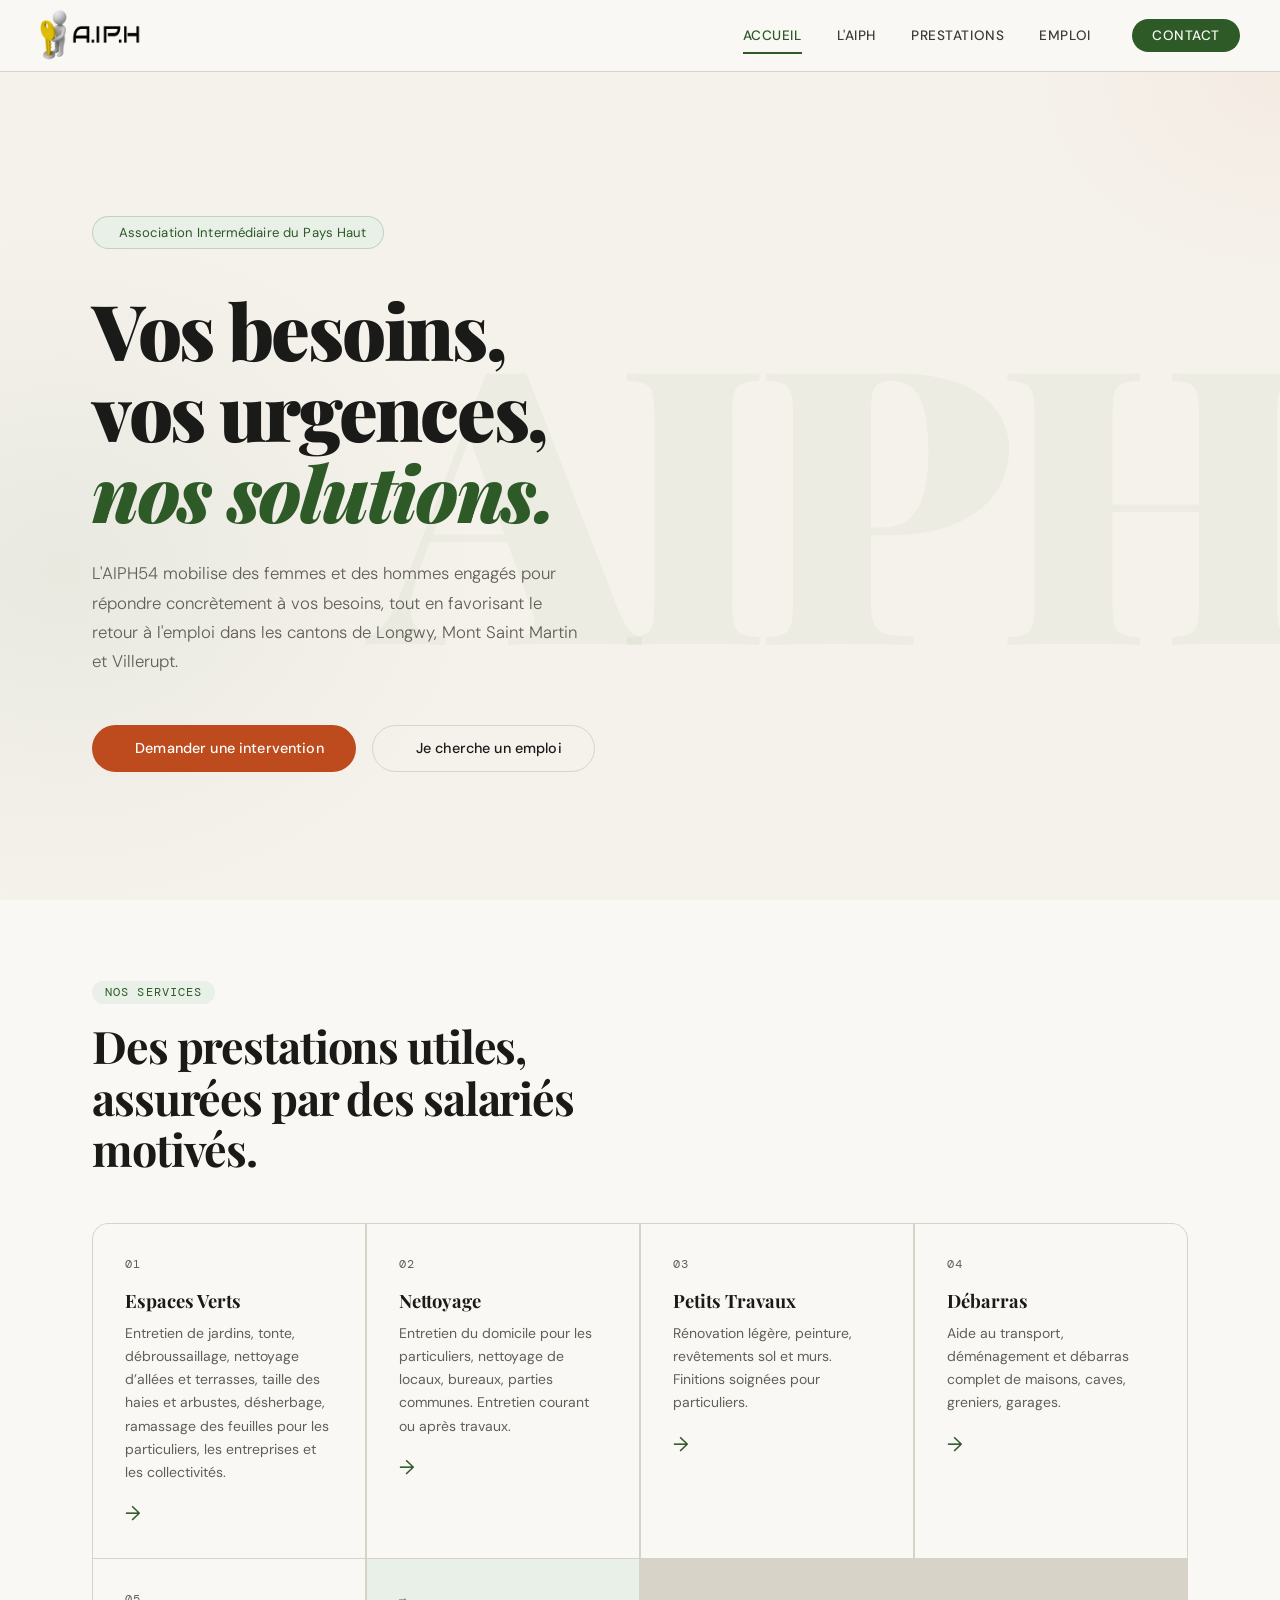
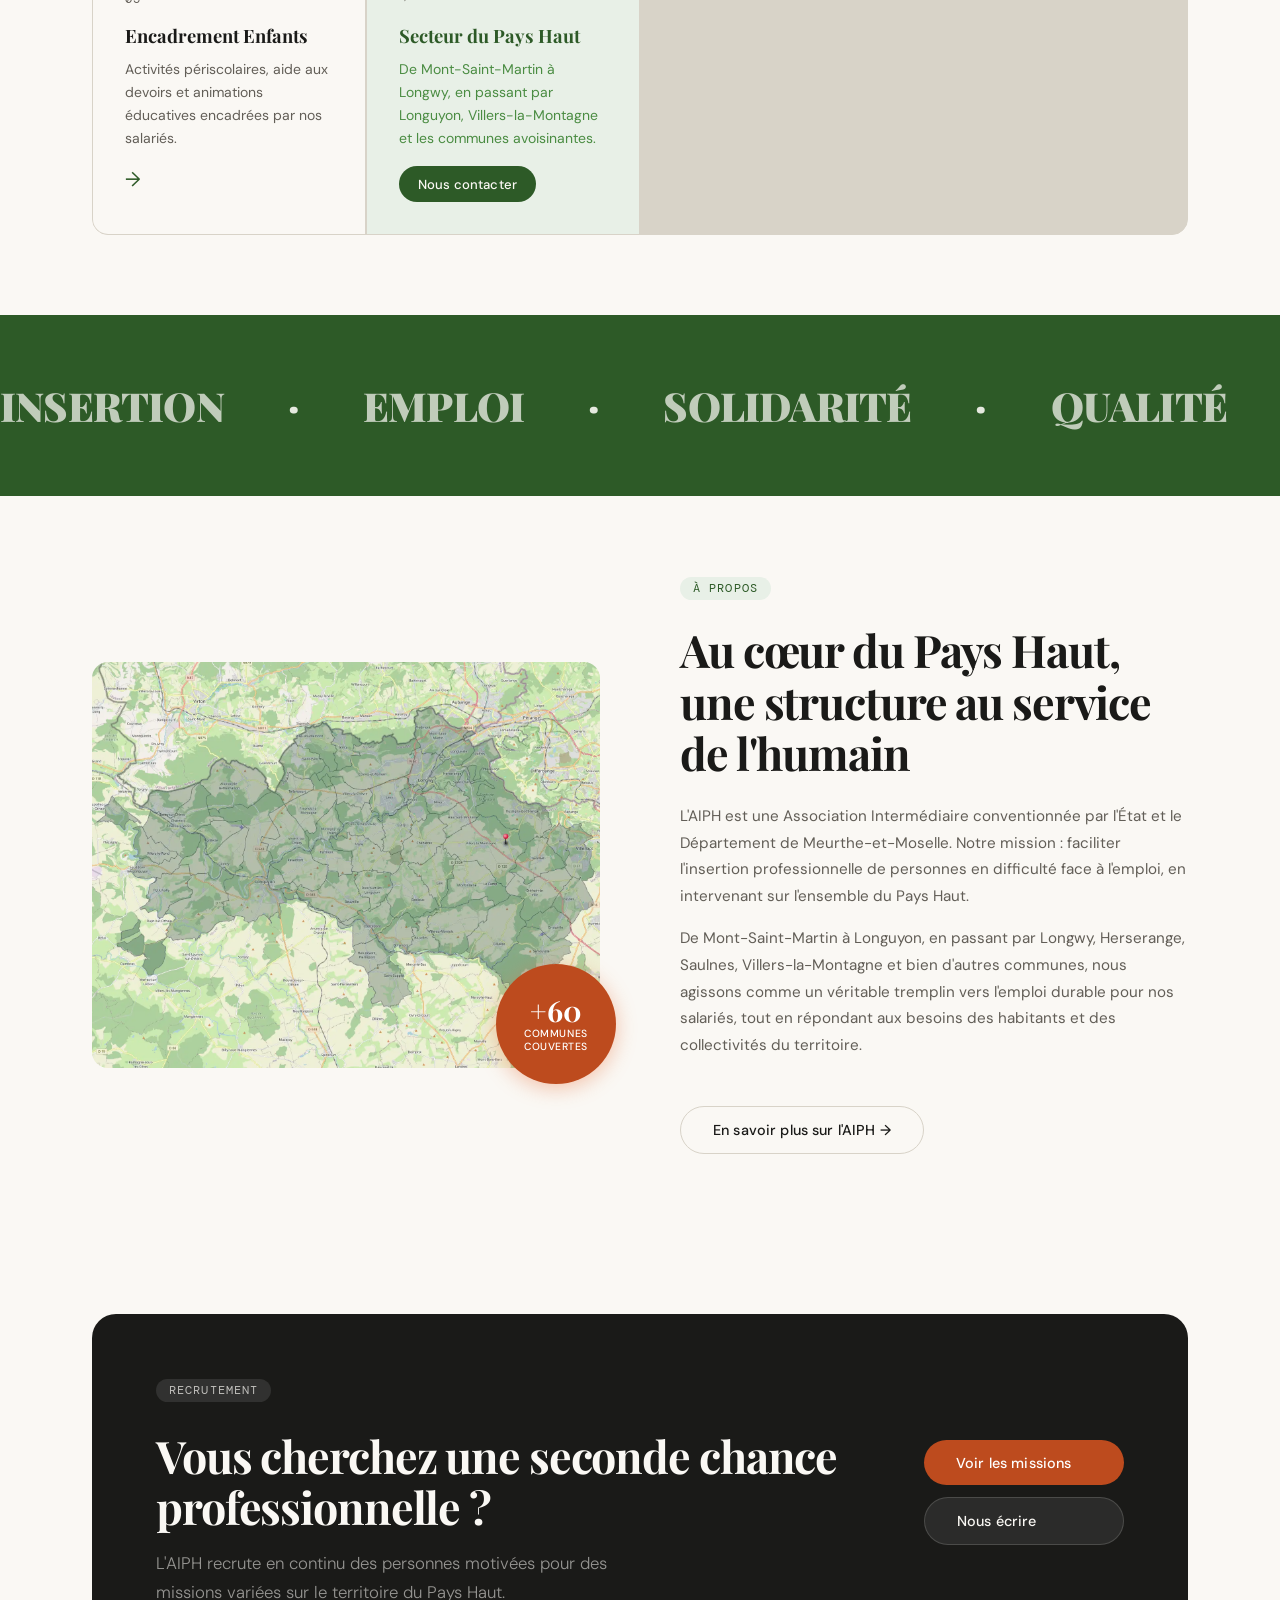
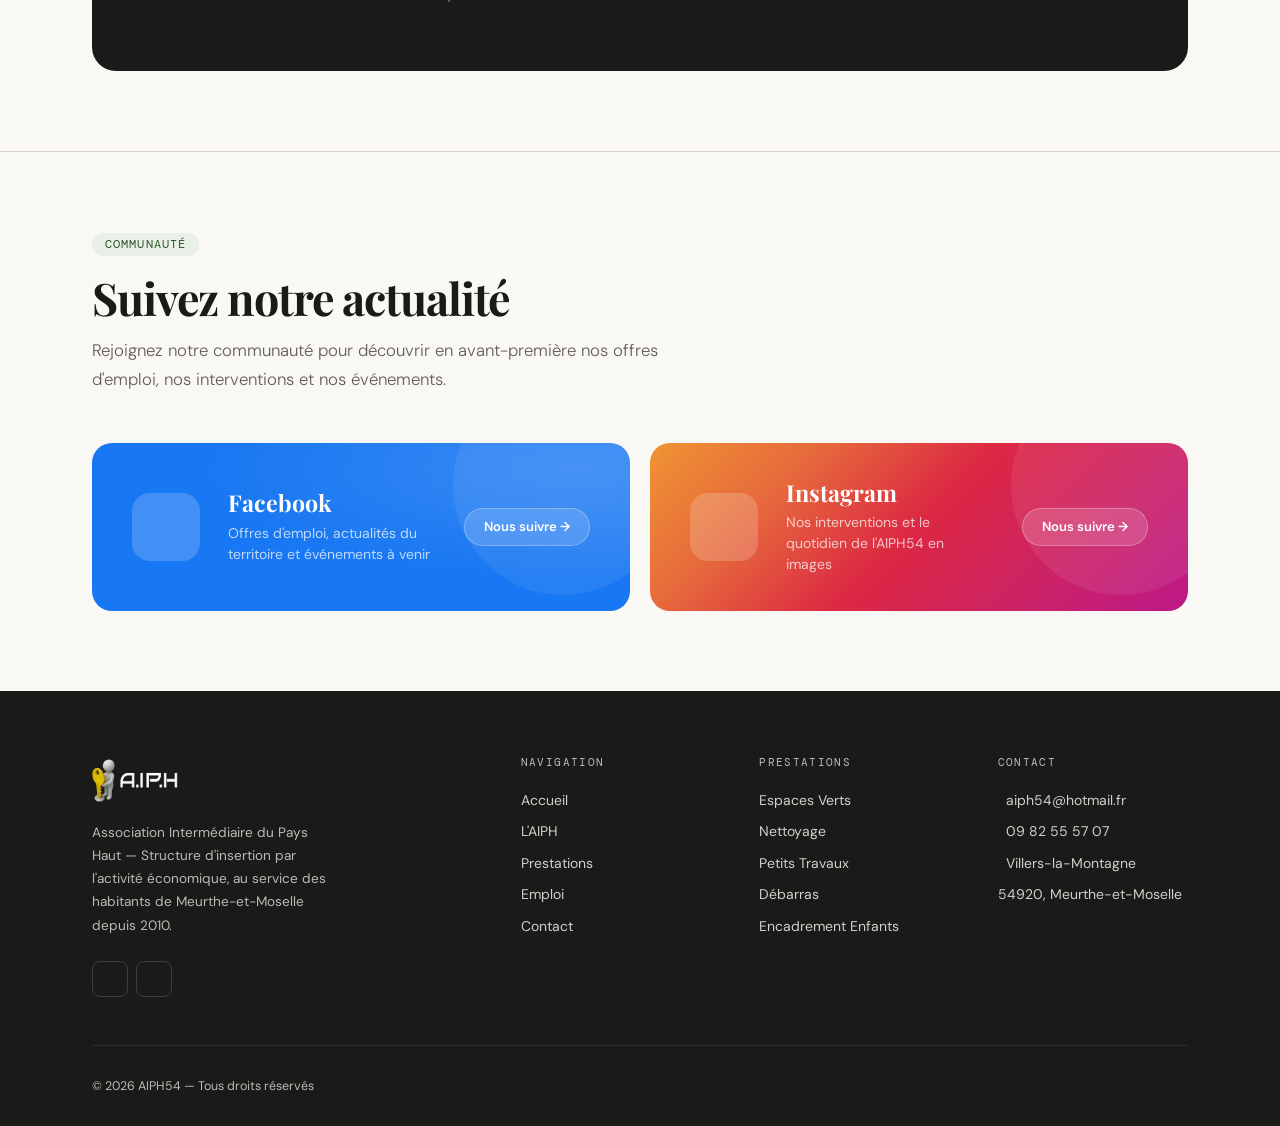
==== commit d6667fdb: "Allège les icônes et améliore le contraste (index.html)" ====
--- a/index.html
+++ b/index.html
@@ -11,8 +11,6 @@
 <link rel="preconnect" href="https://cdnjs.cloudflare.com" crossorigin>
 <link rel="preload" as="style" href="https://fonts.googleapis.com/css2?family=Playfair+Display:wght@400;700;900&amp;family=DM+Sans:wght@300;400;500;600&amp;family=DM+Mono:wght@400&amp;display=swap" onload="this.onload=null;this.rel='stylesheet'">
 <noscript><link rel="stylesheet" href="https://fonts.googleapis.com/css2?family=Playfair+Display:wght@400;700;900&amp;family=DM+Sans:wght@300;400;500;600&amp;family=DM+Mono:wght@400&amp;display=swap"></noscript>
-<link rel="preload" as="style" href="https://cdnjs.cloudflare.com/ajax/libs/font-awesome/6.0.0-beta3/css/all.min.css" onload="this.onload=null;this.rel='stylesheet'">
-<noscript><link rel="stylesheet" href="https://cdnjs.cloudflare.com/ajax/libs/font-awesome/6.0.0-beta3/css/all.min.css"></noscript>
 <link rel="stylesheet" href="style.css">
 </head>
 <body>
@@ -290,7 +288,7 @@
       <div class="footer-col">
         <p class="footer-heading">Contact</p>
         <ul>
-          <li><a><i class="far fa-envelope" style="margin-right: 8px;"></i>aiph54@hotmail.fr</a></li>
+          <li><a><i class="fas fa-envelope" style="margin-right: 8px;"></i>aiph54@hotmail.fr</a></li>
           <li><a><i class="fas fa-phone-alt" style="margin-right: 8px;"></i>09 82 55 57 07</a></li>
           <li><a><i class="fas fa-map-marker-alt" style="margin-right: 8px;"></i>Villers-la-Montagne</a></li>
           <li><a>54920, Meurthe-et-Moselle</a></li>
--- a/style.css
+++ b/style.css
@@ -8,9 +8,9 @@
   --forest-pale: #e8f0e7;
   --stone: #f5f2ec;
   --cream: #faf8f4;
-  --warm-gray: #706c64;
+  --warm-gray: #625e57;
   --border: #d8d3c8;
-  --accent: #c65322;
+  --accent: #bd4b1e;
   --white: #ffffff;
   --nav-h: 72px;
 }
@@ -225,7 +225,7 @@
 }
 .btn-accent { background: var(--accent); color: var(--white); }
 .btn-accent:hover {
-  background: #a9451d;
+  background: #a33b16;
   transform: translateY(-2px);
   box-shadow: 0 8px 24px rgba(232,112,58,0.3);
 }
@@ -377,7 +377,7 @@
 .manifesto-word {
   font-family: 'Playfair Display', serif;
   font-size: 2.5rem; font-weight: 900;
-  color: rgba(250,248,244,0.15);
+  color: rgba(250,248,244,0.72);
   letter-spacing: -0.02em; text-transform: uppercase; user-select: none;
 }
 .manifesto-word.hi { color: rgba(250,248,244,0.9); }
@@ -417,7 +417,7 @@
 .about-badge-text {
   font-size: 0.65rem; font-weight: 500;
   letter-spacing: 0.05em; text-transform: uppercase;
-  opacity: 0.9; margin-top: 0.15rem;
+  opacity: 1; margin-top: 0.15rem;
   font-family: 'DM Sans', sans-serif;
 }
 .about-content .tag { margin-bottom: 1.5rem; }
@@ -557,7 +557,7 @@
 }
 .aiph-hero .display-title { color: var(--cream); }
 .aiph-hero .display-title em { color: var(--forest-mid); }
-.aiph-hero .lead { color: rgba(250,248,244,0.65); }
+.aiph-hero .lead { color: rgba(250,248,244,0.9); }
 
 /* ── TIMELINE ── */
 .timeline { position: relative; padding-left: 2.5rem; margin-top: 2rem; }
@@ -579,7 +579,7 @@
   font-size: 0.72rem; letter-spacing: 0.08em;
   color: var(--forest); margin-bottom: 0.4rem; text-transform: uppercase;
 }
-.timeline-item h4 {
+.timeline-item h3 {
   font-family: 'DM Sans', sans-serif;
   font-size: 0.95rem; font-weight: 600;
   margin-bottom: 0.35rem; color: var(--ink);
@@ -649,7 +649,7 @@
   font-size: 1.1rem; flex-shrink: 0; margin-top: 2px;
 }
 .presta-item-icon .service-icon { font-size: 1.25rem; line-height: 1; display: block; margin: 0 !important; }
-.presta-item h4 {
+.presta-item h3 {
   font-family: 'DM Sans', sans-serif;
   font-size: 0.9rem; font-weight: 600; margin-bottom: 0.25rem; color: var(--ink);
 }
@@ -659,7 +659,7 @@
   padding: 2rem; border-radius: 16px; margin-top: 2rem;
 }
 .presta-highlight h3 { font-family: 'Playfair Display', serif; font-size: 1.2rem; margin-bottom: 0.75rem; color: var(--cream); }
-.presta-highlight p { font-size: 0.875rem; opacity: 0.75; line-height: 1.65; margin-bottom: 1rem; }
+.presta-highlight p { font-size: 0.875rem; opacity: 1; line-height: 1.65; margin-bottom: 1rem; }
 .presta-highlight .btn {
   background: rgba(250,248,244,0.15); color: var(--cream);
   border: 1px solid rgba(250,248,244,0.3);
@@ -705,7 +705,7 @@
 /* ── CONTACT PAGE ── */
 .contact-hero { padding: 4rem 0 3rem; }
 .contact-layout { display: grid; grid-template-columns: 1fr 1.4fr; gap: 4rem; margin-top: 3rem; }
-.contact-info h3 { font-family: 'Playfair Display', serif; font-size: 1.2rem; margin-bottom: 1.5rem; }
+.contact-info h3, .contact-info-title { font-family: 'Playfair Display', serif; font-size: 1.2rem; margin-bottom: 1.5rem; }
 .contact-items { display: flex; flex-direction: column; gap: 1.25rem; }
 .contact-item { display: flex; align-items: flex-start; gap: 1rem; color: var(--accent); }
 .contact-item-icon { width: 44px; height: 44px; background: var(--forest-pale); border-radius: 12px; display: flex; align-items: center; justify-content: center; font-size: 1.2rem; flex-shrink: 0; }
@@ -717,6 +717,25 @@
   margin-top: 2rem; padding: 1.5rem; aspect-ratio: 4/3;
   display: flex; flex-direction: column; align-items: center; justify-content: center; gap: 0.75rem;
 }
+.contact-map-launch {
+  width: 100%;
+  min-height: 180px;
+  display: flex;
+  flex-direction: column;
+  align-items: center;
+  justify-content: center;
+  gap: 0.75rem;
+  padding: 0.5rem;
+  border: 0;
+  background: transparent;
+  color: inherit;
+  font: inherit;
+  cursor: pointer;
+}
+.contact-map-launch:focus-visible,
+.map-open-link:focus-visible { outline: 3px solid var(--forest); outline-offset: 4px; border-radius: 8px; }
+.map-open-link { color: var(--forest); font-size: 0.82rem; font-weight: 600; text-decoration: underline; text-underline-offset: 3px; }
+.contact-map-placeholder iframe { display: block; width: 100%; height: 100%; min-height: 260px; border: 0; border-radius: 12px; }
 .map-pin { font-size: 2.5rem; }
 .map-text { font-size: 0.85rem; color: var(--warm-gray); text-align: center; }
 .map-addr { font-size: 0.9rem; font-weight: 500; text-align: center; color: var(--ink); }
@@ -752,7 +771,7 @@
   width: 36px; height: 36px;
   border: 1px solid rgba(255,255,255,0.15); border-radius: 8px;
   display: flex; align-items: center; justify-content: center;
-  font-size: 0.9rem; color: rgba(250,248,244,0.6);
+  font-size: 0.9rem; color: rgba(250,248,244,0.9);
   cursor: pointer; transition: all 0.2s; background: none;
   text-decoration: none;
 }
@@ -938,3 +957,26 @@
   .service-card { padding: 1.25rem; }
   .contact-item { gap: 0.75rem; }
 }
+
+/* Affiche les icônes avec une police de remplacement sans bloquer le texte. */
+@font-face {
+  font-family: "Font Awesome 6 Free";
+  font-style: normal;
+  font-weight: 400;
+  font-display: swap;
+  src: url("https://cdnjs.cloudflare.com/ajax/libs/font-awesome/6.0.0-beta3/webfonts/fa-regular-400.woff2") format("woff2");
+}
+@font-face {
+  font-family: "Font Awesome 6 Free";
+  font-style: normal;
+  font-weight: 900;
+  font-display: swap;
+  src: url("https://cdnjs.cloudflare.com/ajax/libs/font-awesome/6.0.0-beta3/webfonts/fa-solid-900.woff2") format("woff2");
+}
+@font-face {
+  font-family: "Font Awesome 6 Brands";
+  font-style: normal;
+  font-weight: 400;
+  font-display: swap;
+  src: url("https://cdnjs.cloudflare.com/ajax/libs/font-awesome/6.0.0-beta3/webfonts/fa-brands-400.woff2") format("woff2");
+}
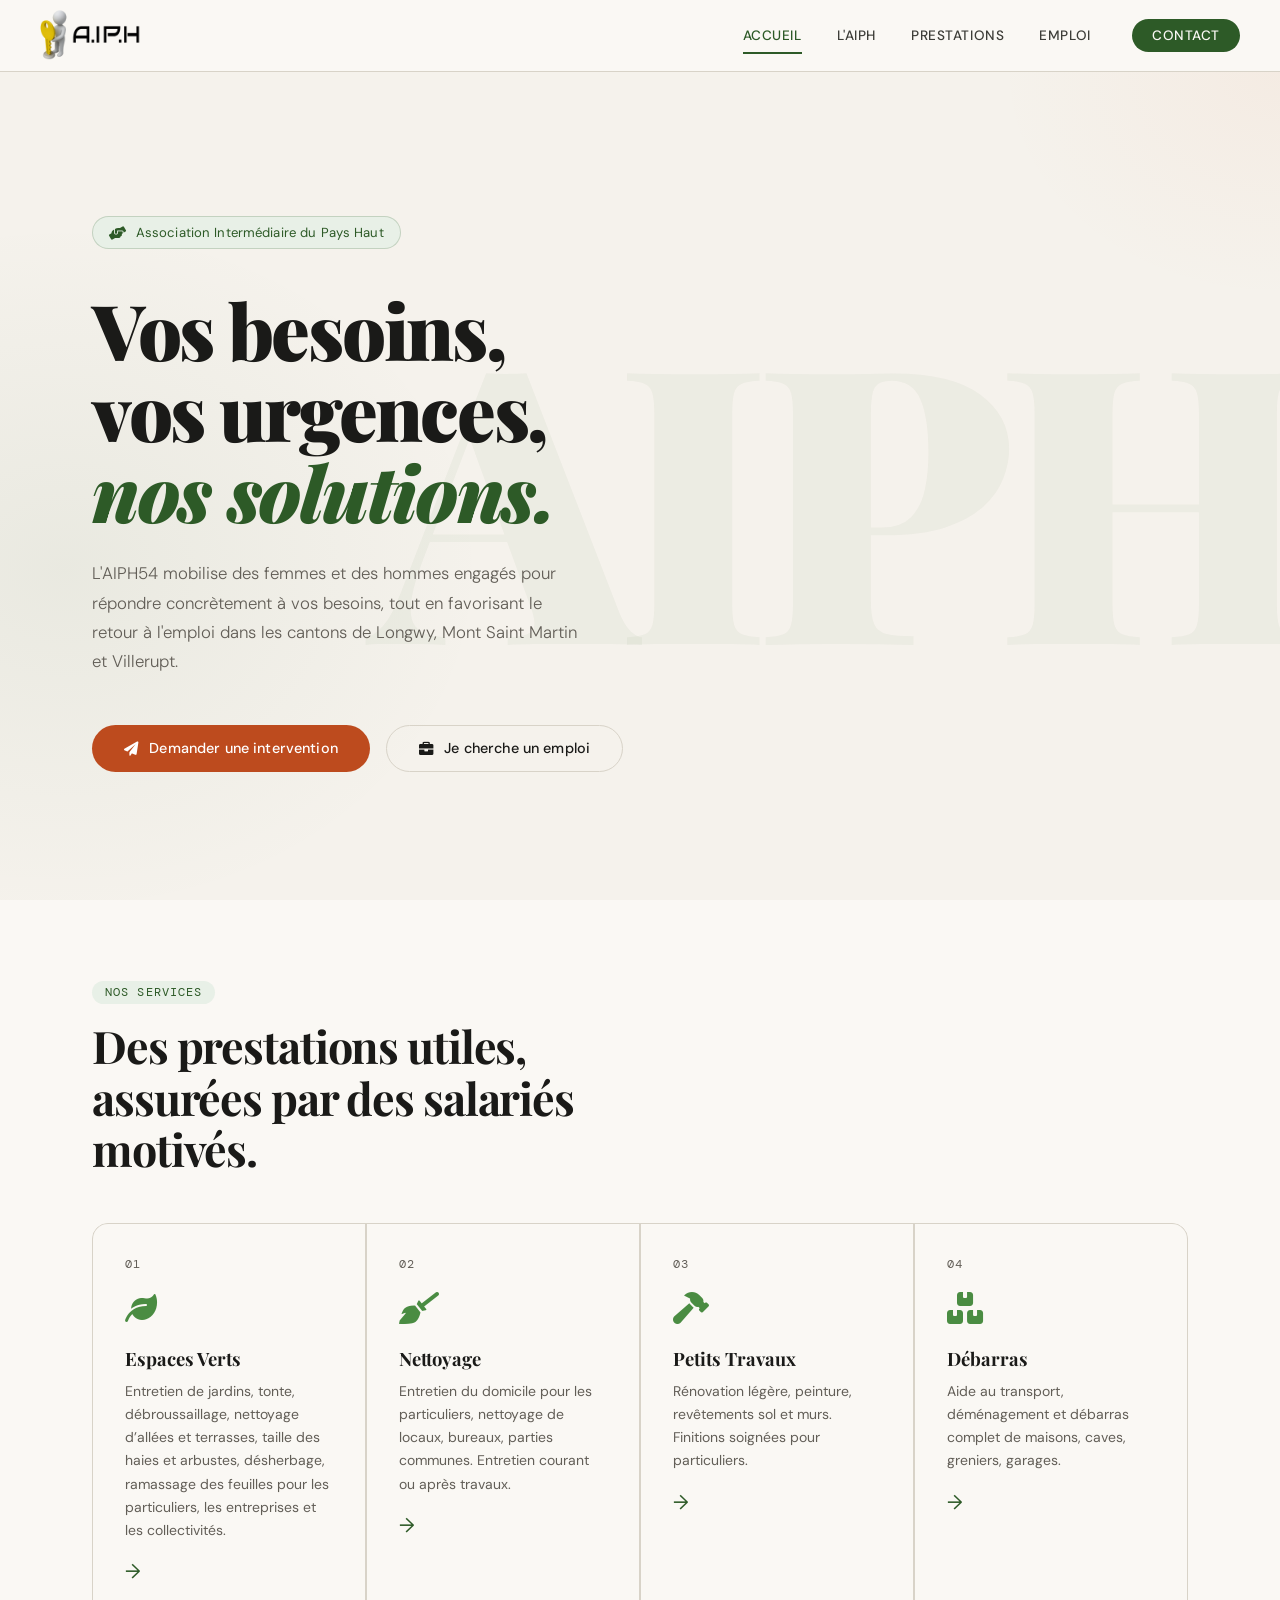
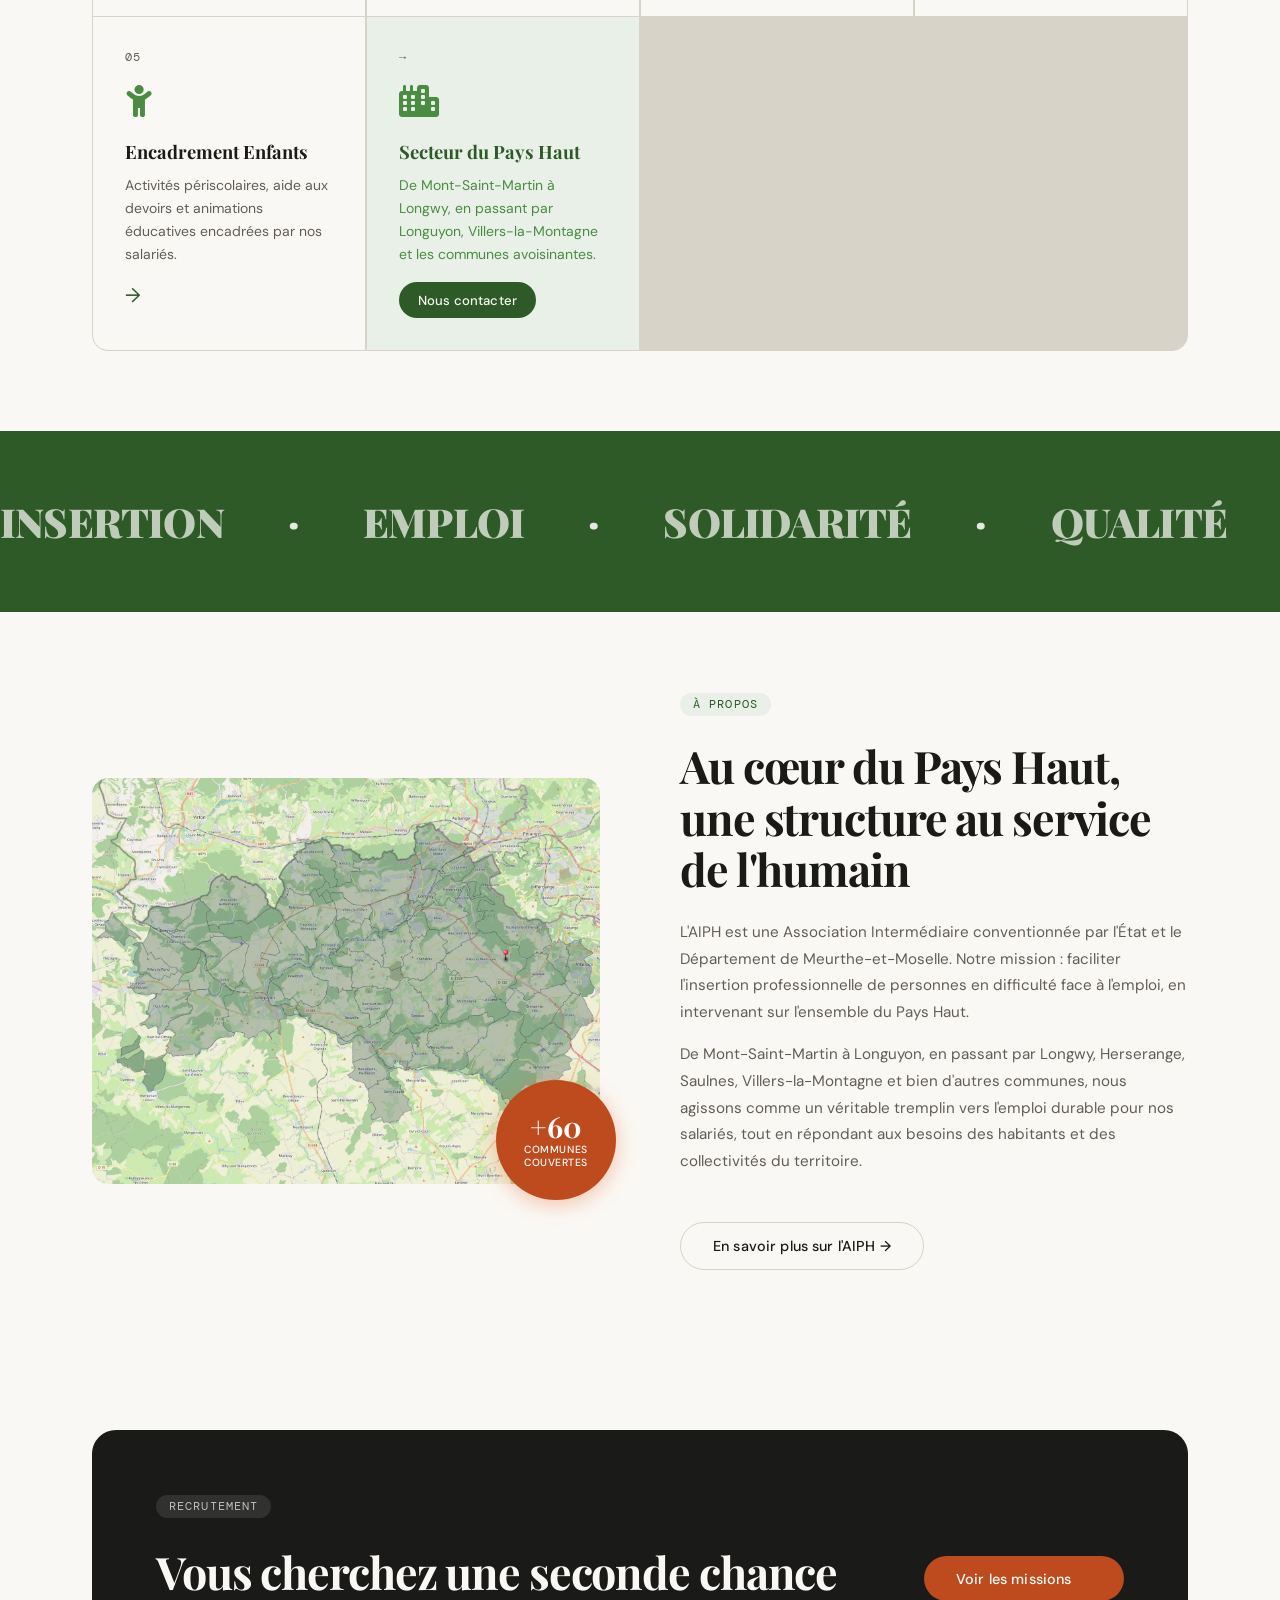
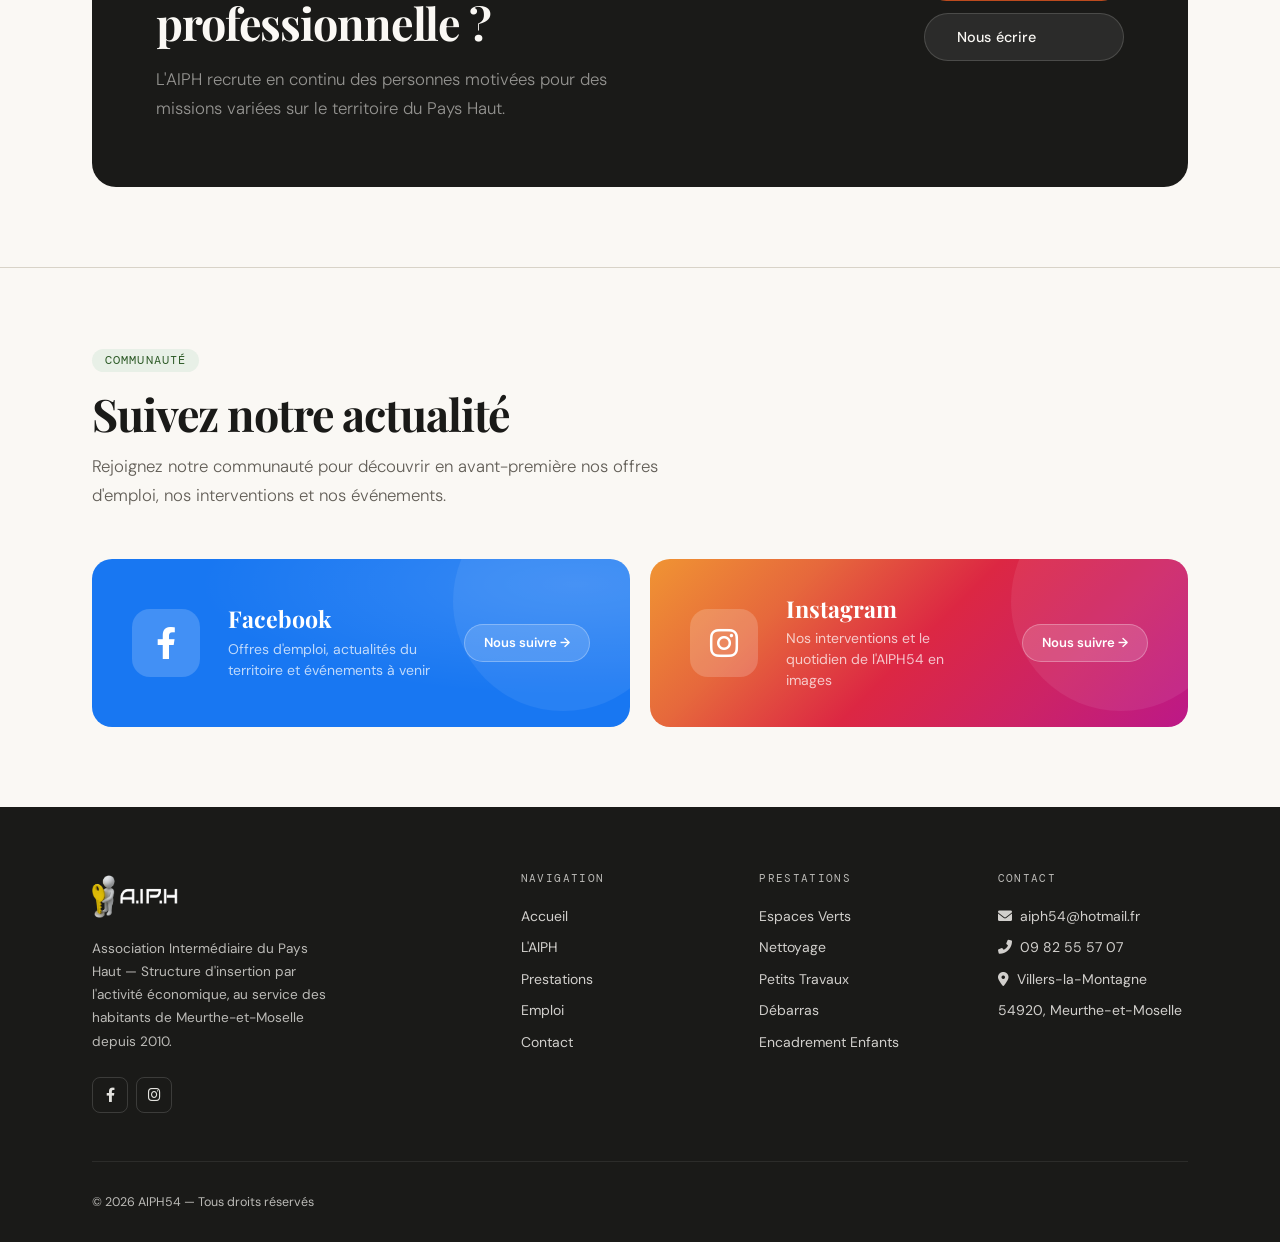
==== commit f11e09dd: "Précharge la police d'icônes principale dans index.html" ====
--- a/index.html
+++ b/index.html
@@ -9,6 +9,7 @@
 <link rel="preconnect" href="https://fonts.googleapis.com">
 <link rel="preconnect" href="https://fonts.gstatic.com" crossorigin>
 <link rel="preconnect" href="https://cdnjs.cloudflare.com" crossorigin>
+<link rel="preload" href="https://cdnjs.cloudflare.com/ajax/libs/font-awesome/6.0.0-beta3/webfonts/fa-solid-900.woff2" as="font" type="font/woff2" crossorigin>
 <link rel="preload" as="style" href="https://fonts.googleapis.com/css2?family=Playfair+Display:wght@400;700;900&amp;family=DM+Sans:wght@300;400;500;600&amp;family=DM+Mono:wght@400&amp;display=swap" onload="this.onload=null;this.rel='stylesheet'">
 <noscript><link rel="stylesheet" href="https://fonts.googleapis.com/css2?family=Playfair+Display:wght@400;700;900&amp;family=DM+Sans:wght@300;400;500;600&amp;family=DM+Mono:wght@400&amp;display=swap"></noscript>
 <link rel="stylesheet" href="style.css">
--- a/style.css
+++ b/style.css
@@ -659,7 +659,7 @@
   padding: 2rem; border-radius: 16px; margin-top: 2rem;
 }
 .presta-highlight h3 { font-family: 'Playfair Display', serif; font-size: 1.2rem; margin-bottom: 0.75rem; color: var(--cream); }
-.presta-highlight p { font-size: 0.875rem; opacity: 1; line-height: 1.65; margin-bottom: 1rem; }
+.presta-highlight p { font-size: 0.875rem; color: #ffffff; opacity: 1; line-height: 1.65; margin-bottom: 1rem; }
 .presta-highlight .btn {
   background: rgba(250,248,244,0.15); color: var(--cream);
   border: 1px solid rgba(250,248,244,0.3);
@@ -962,13 +962,6 @@
 @font-face {
   font-family: "Font Awesome 6 Free";
   font-style: normal;
-  font-weight: 400;
-  font-display: swap;
-  src: url("https://cdnjs.cloudflare.com/ajax/libs/font-awesome/6.0.0-beta3/webfonts/fa-regular-400.woff2") format("woff2");
-}
-@font-face {
-  font-family: "Font Awesome 6 Free";
-  font-style: normal;
   font-weight: 900;
   font-display: swap;
   src: url("https://cdnjs.cloudflare.com/ajax/libs/font-awesome/6.0.0-beta3/webfonts/fa-solid-900.woff2") format("woff2");
@@ -980,3 +973,42 @@
   font-display: swap;
   src: url("https://cdnjs.cloudflare.com/ajax/libs/font-awesome/6.0.0-beta3/webfonts/fa-brands-400.woff2") format("woff2");
 }
+
+
+/* ── ICÔNES UTILISÉES PAR LE SITE (sous-ensemble Font Awesome) ── */
+.fas, .fa-solid {
+  font-family: "Font Awesome 6 Free";
+  font-style: normal;
+  font-weight: 900;
+  font-variant: normal;
+}
+.fab, .fa-brands {
+  font-family: "Font Awesome 6 Brands";
+  font-style: normal;
+  font-weight: 400;
+  font-variant: normal;
+}
+.fas::before, .fab::before, .fa-solid::before, .fa-brands::before {
+  display: inline-block;
+  text-rendering: auto;
+  -webkit-font-smoothing: antialiased;
+}
+.fa-hands-helping::before { content: "\f4c4"; }
+.fa-paper-plane::before { content: "\f1d8"; }
+.fa-briefcase::before { content: "\f0b1"; }
+.fa-leaf::before { content: "\f06c"; }
+.fa-broom::before { content: "\f51a"; }
+.fa-hammer::before { content: "\f6e3"; }
+.fa-boxes::before { content: "\f468"; }
+.fa-child::before { content: "\f1ae"; }
+.fa-city::before { content: "\f64f"; }
+.fa-facebook-f::before { content: "\f39e"; }
+.fa-instagram::before { content: "\f16d"; }
+.fa-envelope::before { content: "\f0e0"; }
+.fa-phone-alt::before { content: "\f879"; }
+.fa-map-marker-alt::before { content: "\f3c5"; }
+.fa-handshake::before { content: "\f2b5"; }
+.fa-medal::before { content: "\f5a2"; }
+.fa-map::before { content: "\f279"; }
+.fa-clock::before { content: "\f017"; }
+.fa-check::before { content: "\f00c"; }
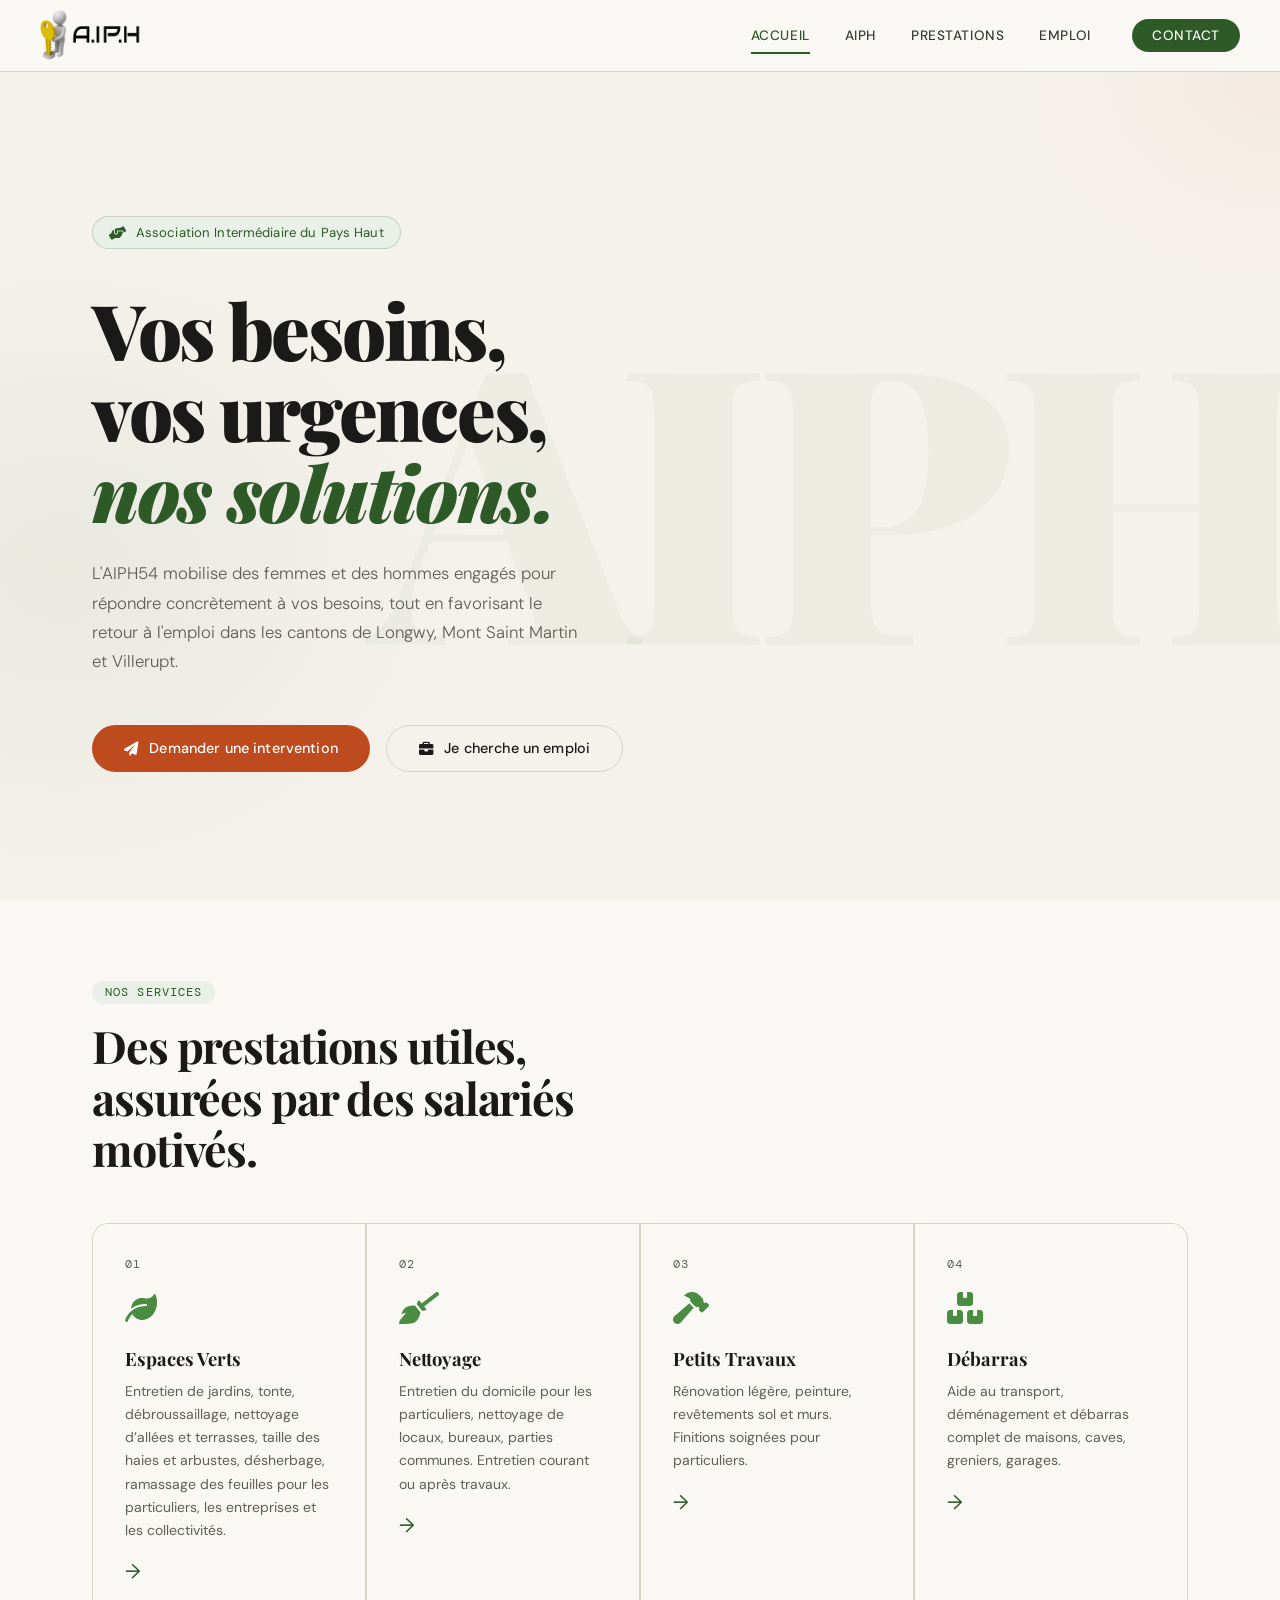
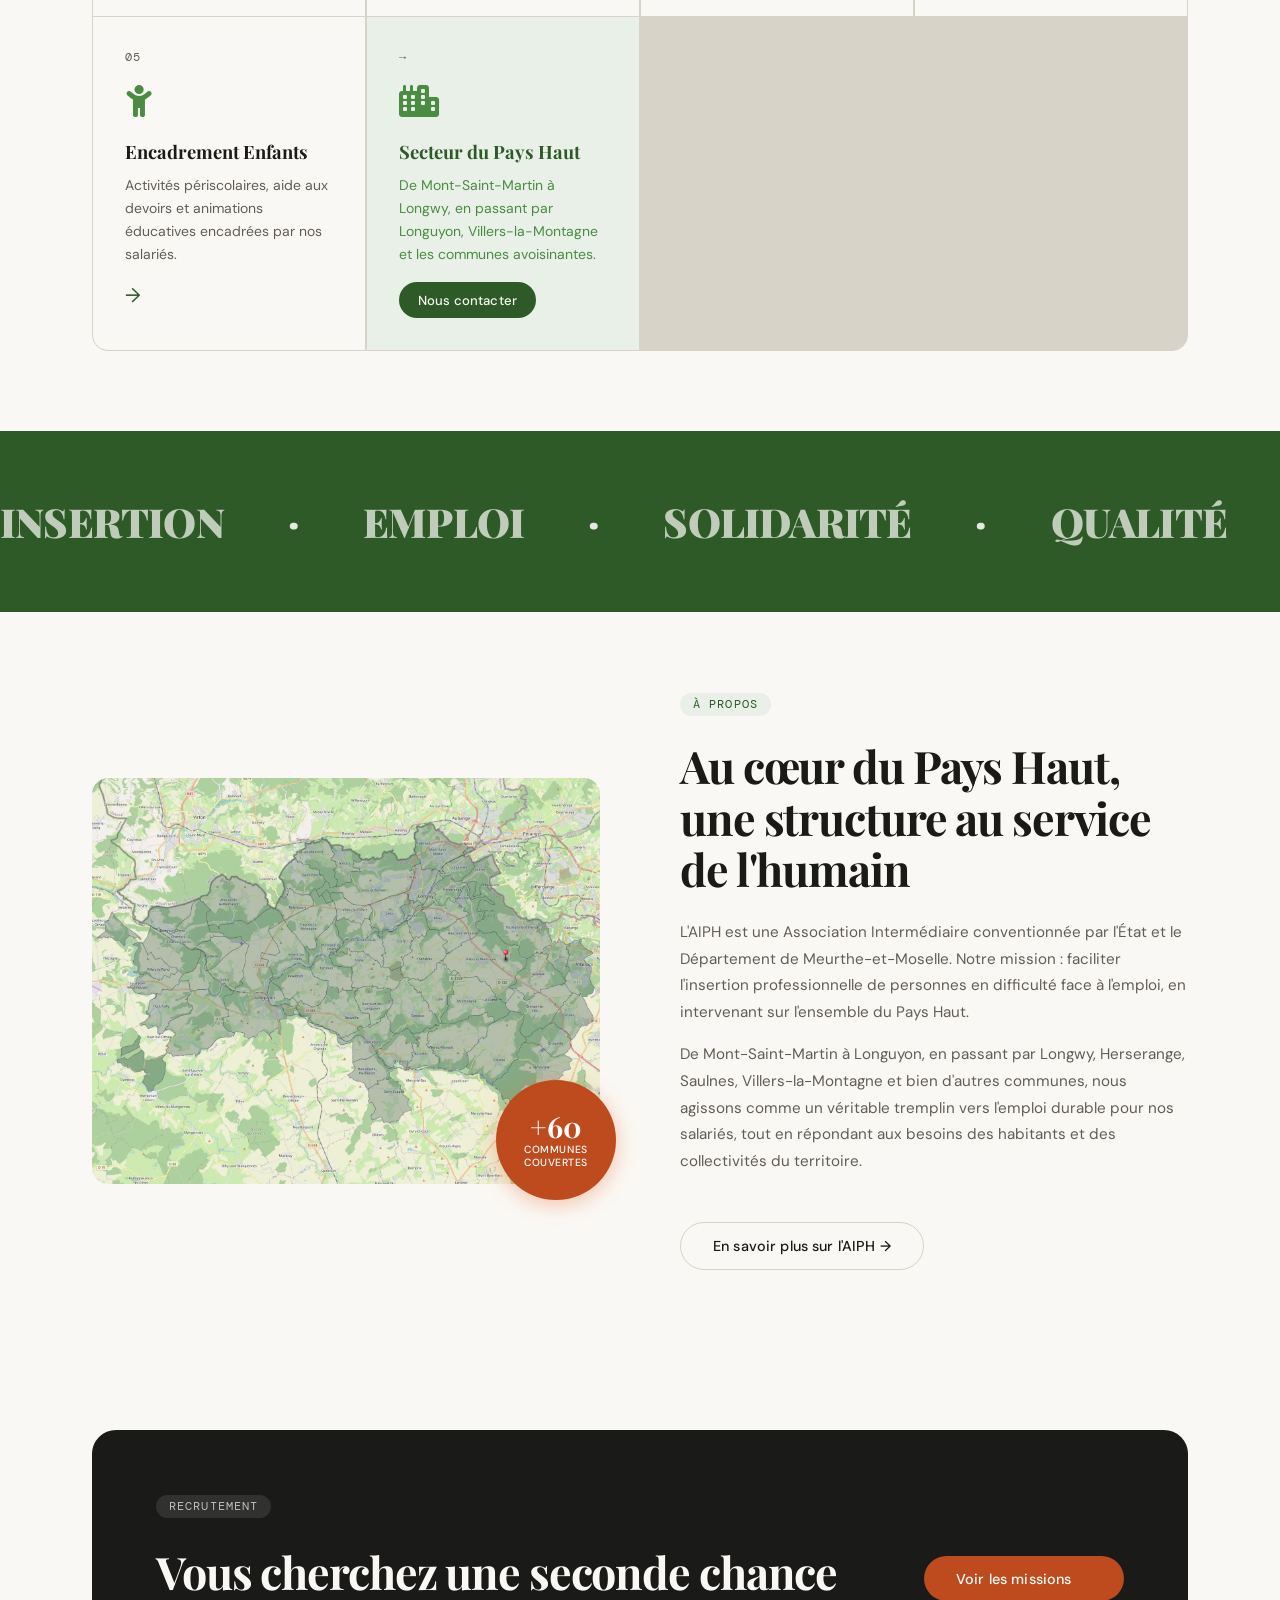
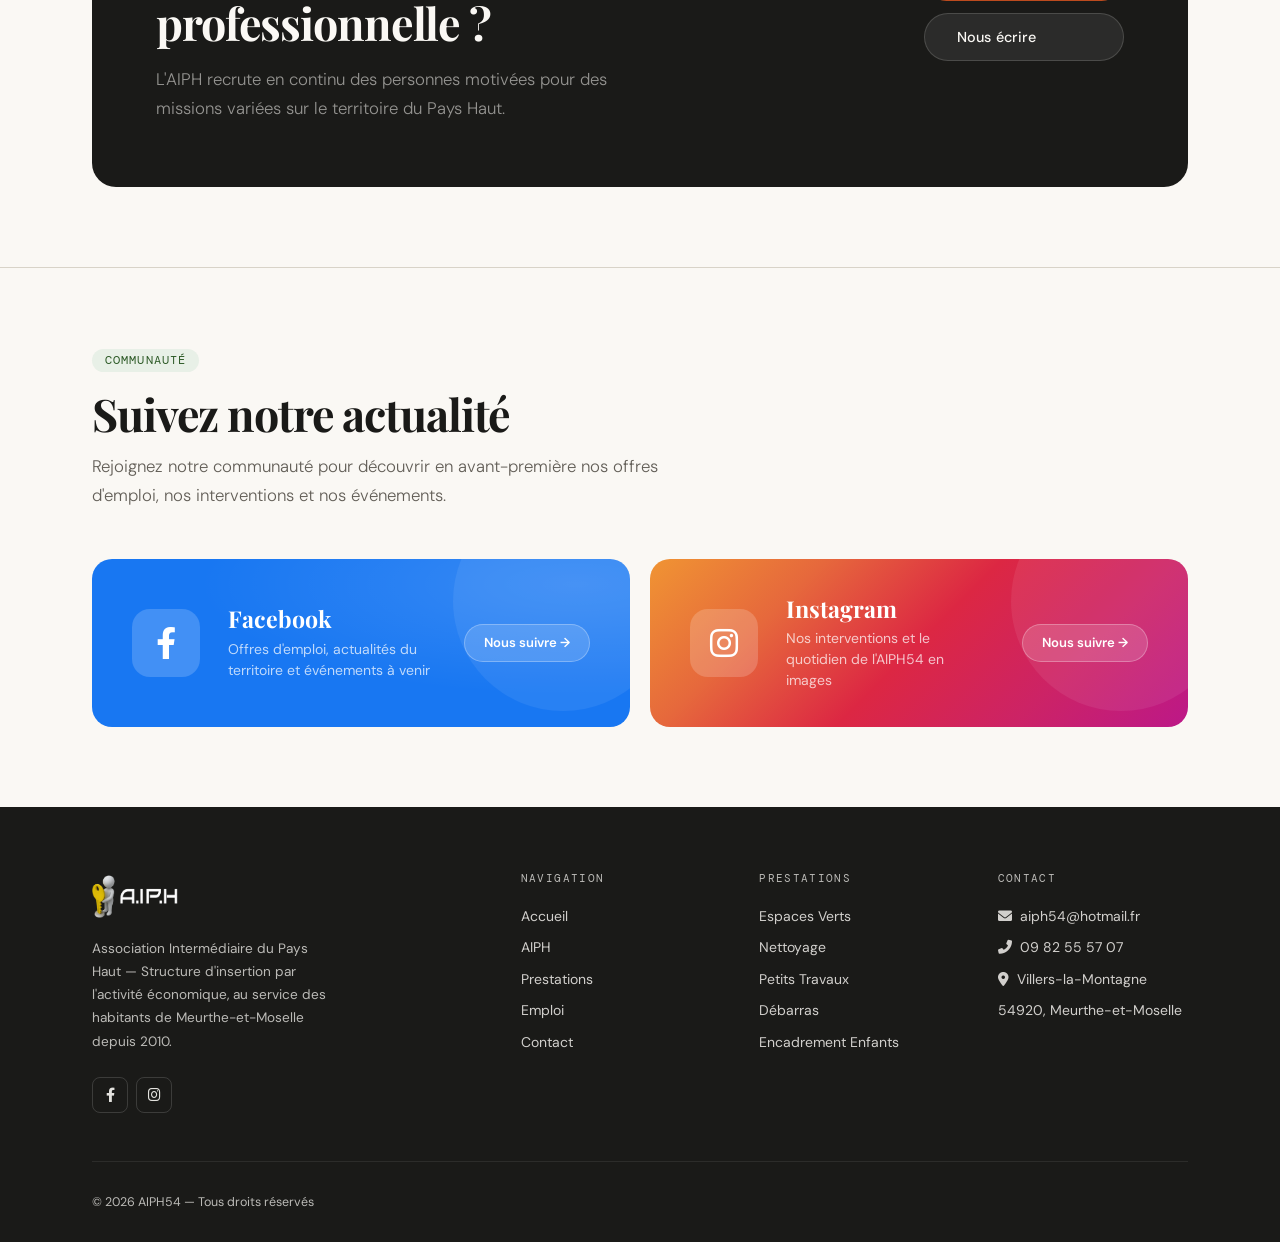
==== commit 804c6f98: "Update link text from 'L'AIPH' to 'AIPH'" ====
--- a/index.html
+++ b/index.html
@@ -27,7 +27,7 @@
   </a>
   <ul class="nav-links">
     <li><a href="index.html" class="active">Accueil</a></li>
-    <li><a href="aiph.html">L'AIPH</a></li>
+    <li><a href="aiph.html">AIPH</a></li>
     <li><a href="prestations.html">Prestations</a></li>
     <li><a href="emploi.html">Emploi</a></li>
     <li><a href="contact.html" class="nav-cta">Contact</a></li>
@@ -40,7 +40,7 @@
 <!-- Mobile menu -->
 <div class="mobile-menu" id="mobileMenu" role="navigation" aria-label="Navigation mobile">
   <a href="index.html" onclick="closeMobile()">Accueil</a>
-  <a href="aiph.html" onclick="closeMobile()">L'AIPH</a>
+  <a href="aiph.html" onclick="closeMobile()">AIPH</a>
   <a href="prestations.html" onclick="closeMobile()">Prestations</a>
   <a href="emploi.html" onclick="closeMobile()">Emploi</a>
   <a href="contact.html" onclick="closeMobile()" style="color:var(--forest);font-weight:600">Contact</a>
@@ -270,7 +270,7 @@
         <p class="footer-heading">Navigation</p>
         <ul>
           <li><a href="index.html">Accueil</a></li>
-          <li><a href="aiph.html">L'AIPH</a></li>
+          <li><a href="aiph.html">AIPH</a></li>
           <li><a href="prestations.html">Prestations</a></li>
           <li><a href="emploi.html">Emploi</a></li>
           <li><a href="contact.html">Contact</a></li>
--- a/style.css
+++ b/style.css
@@ -1012,3 +1012,333 @@
 .fa-map::before { content: "\f279"; }
 .fa-clock::before { content: "\f017"; }
 .fa-check::before { content: "\f00c"; }
+
+
+/* ── AIPH : navigation effet verre dépoli (liquid glass) ── */
+.aiph-page nav {
+  background: rgba(250,248,244,0.76);
+  -webkit-backdrop-filter: blur(18px) saturate(165%);
+  backdrop-filter: blur(18px) saturate(165%);
+  border-bottom: 1px solid rgba(216,211,200,0.48);
+  box-shadow: 0 8px 28px rgba(26,26,24,0.045);
+  transition: background 0.3s ease, border-color 0.3s ease, box-shadow 0.3s ease;
+}
+.aiph-page nav.is-scrolled {
+  background: rgba(250,248,244,0.91);
+  border-bottom-color: rgba(216,211,200,0.78);
+  box-shadow: 0 8px 26px rgba(26,26,24,0.085);
+}
+
+/* ── Histoire de l'AIPH : rail animé au défilement ── */
+.history-timeline {
+  position: relative; isolation: isolate; overflow: hidden;
+  margin-top: 2rem; padding: 1.75rem 1.5rem 1.25rem 3.65rem;
+  border: 1px solid rgba(255,255,255,0.08); border-radius: 20px;
+  background: var(--forest); color: var(--cream);
+}
+.history-timeline::before { display: none; }
+.history-timeline .tag { position: relative; z-index: 1; color: var(--forest); background: var(--forest-pale); }
+.history-rail { position: absolute; inset: 0; width: 100%; height: 100%; overflow: visible; pointer-events: none; z-index: 0; }
+.history-rail path { fill: none; stroke-width: 2.5; stroke-linecap: round; stroke-linejoin: round; }
+.history-rail-base { stroke: rgba(250,248,244,0.24); }
+.history-rail-progress { stroke: #f0a477; }
+.history-timeline .timeline-item { position: relative; z-index: 1; padding-bottom: 2rem; }
+.history-timeline .timeline-item:last-child { padding-bottom: 0; }
+.history-timeline .timeline-item::before { display: none; }
+.history-marker {
+  position: absolute; left: -3.1rem; top: 0.24rem; width: 14px; height: 14px;
+  border-radius: 50%; background: var(--forest); border: 2px solid rgba(250,248,244,0.48);
+  box-shadow: 0 0 0 3px rgba(250,248,244,0.08);
+  transition: background 0.35s ease, border-color 0.35s ease, box-shadow 0.35s ease, transform 0.35s ease;
+}
+.history-marker.is-active {
+  background: #f0a477; border-color: #f0a477;
+  box-shadow: 0 0 0 5px rgba(240,164,119,0.2); transform: scale(1.08);
+}
+.history-timeline .timeline-date { color: #f0b18d; }
+.history-timeline .timeline-item h3 { color: var(--cream); }
+.history-timeline .timeline-item p { color: rgba(250,248,244,0.86); }
+
+/* ── Avis Google Maps : témoignages navigables ── */
+.google-reviews-section { background: var(--stone); border-top: 1px solid var(--border); border-bottom: 1px solid var(--border); }
+.google-reviews-intro { margin: 1rem auto 0; text-align: center; }
+.google-review-stage { max-width: 860px; margin: 2.5rem auto 0; }
+.google-review-source {
+  display: flex; align-items: center; gap: 0.65rem; margin: 0 0 1rem 0.25rem;
+  color: var(--warm-gray); font-family: 'DM Mono', monospace; font-size: 0.72rem;
+  letter-spacing: 0.07em; text-transform: uppercase;
+}
+.google-review-mark {
+  display: inline-grid; place-items: center; width: 28px; height: 28px; border-radius: 50%;
+  background: var(--cream); border: 1px solid var(--border); color: var(--forest);
+  font-family: Arial, sans-serif; font-size: 1rem; font-weight: 700;
+}
+.google-review-card {
+  min-height: 280px; display: flex; flex-direction: column; justify-content: space-between;
+  padding: clamp(1.5rem,4vw,3rem); background: var(--cream);
+  border: 1px solid var(--border); border-radius: 20px;
+  box-shadow: 0 12px 34px rgba(26,26,24,0.045);
+  transition: opacity 0.25s ease, transform 0.25s ease;
+}
+.google-review-card.is-changing { opacity: 0.35; transform: translateY(8px); }
+.google-review-quote {
+  color: var(--ink); font-family: 'Playfair Display', serif;
+  font-size: clamp(1.25rem,2.5vw,1.85rem); font-style: italic;
+  line-height: 1.48; letter-spacing: -0.012em;
+}
+.google-review-footer {
+  display: flex; align-items: flex-end; justify-content: space-between; gap: 1rem;
+  flex-wrap: wrap; margin-top: 2rem; padding-top: 1.4rem; border-top: 1px solid var(--border);
+}
+.google-review-person { display: flex; flex-direction: column; gap: 0.2rem; }
+.google-review-person strong { color: var(--ink); font-family: 'Playfair Display', serif; font-size: 1.08rem; }
+.google-review-person span, .google-review-meta time { color: var(--warm-gray); font-size: 0.8rem; }
+.google-review-meta { display: flex; align-items: center; gap: 0.75rem; flex-wrap: wrap; }
+.google-review-new {
+  padding: 0.2rem 0.6rem; border-radius: 2rem; background: var(--forest-pale); color: var(--forest);
+  font-family: 'DM Mono', monospace; font-size: 0.65rem; letter-spacing: 0.07em; text-transform: uppercase;
+}
+.google-review-nav { display: flex; align-items: center; justify-content: center; gap: 1.1rem; margin-top: 1.5rem; }
+.google-review-btn {
+  display: inline-grid; place-items: center; width: 44px; height: 44px;
+  border: 1px solid var(--border); border-radius: 50%; background: var(--cream); color: var(--ink);
+  font-size: 1.2rem; transition: background 0.2s ease, color 0.2s ease, border-color 0.2s ease, transform 0.2s ease;
+}
+.google-review-btn:hover { background: var(--forest); color: var(--cream); border-color: var(--forest); transform: translateY(-1px); }
+.google-review-btn:focus-visible { outline: 3px solid var(--accent); outline-offset: 3px; }
+.google-review-count { min-width: 3.5rem; color: var(--warm-gray); font-family: 'DM Mono', monospace; font-size: 0.78rem; text-align: center; }
+.google-review-count strong { color: var(--ink); }
+
+@media (max-width: 900px) { .history-timeline { padding: 1.5rem 1.25rem 1.25rem 3.5rem; } }
+@media (max-width: 520px) {
+  .history-timeline { padding: 1.35rem 1rem 1.1rem 3.25rem; }
+  .history-marker { left: -2.78rem; }
+  .google-review-card { min-height: 0; }
+  .google-review-footer { align-items: flex-start; flex-direction: column; }
+}
+@media (prefers-reduced-motion: reduce) { .history-marker, .google-review-card { transition: none; } }
+
+
+/* ── Histoire AIPH : section autonome pleine hauteur, axe central ── */
+.about-split.about-intro {
+  grid-template-columns: minmax(0, 1.05fr) minmax(0, 0.95fr);
+  align-items: center;
+  gap: clamp(2rem, 4vw, 4.5rem);
+}
+.about-intro .about-content {
+  max-width: 680px;
+}
+.about-intro .about-visual {
+  width: 100%;
+  min-width: 0;
+}
+.about-intro .about-img-frame {
+  aspect-ratio: 5 / 4;
+  border-radius: 20px;
+  box-shadow: 0 18px 46px rgba(24, 35, 27, 0.12);
+}
+.about-intro .about-img-frame img {
+  width: 100%;
+  height: 100%;
+  object-fit: cover;
+}
+.history-section {
+  min-height: 100vh;
+  min-height: 100svh;
+  display: flex;
+  align-items: center;
+  position: relative;
+  overflow: hidden;
+  padding: clamp(3.5rem, 7vh, 6rem) 0;
+  background: var(--forest);
+  color: var(--cream);
+}
+.history-section .container { width: 100%; }
+.history-heading {
+  max-width: 760px;
+  margin: 0 auto;
+  text-align: center;
+}
+.history-heading .tag {
+  display: inline-flex;
+  margin: 0 auto 1rem;
+  color: var(--forest);
+  background: var(--forest-pale);
+}
+.history-heading .section-title {
+  color: var(--cream);
+  margin: 0 auto;
+}
+.history-heading .section-title em { color: #f0a477; }
+
+.history-section .history-timeline {
+  position: relative;
+  display: flex;
+  flex-direction: column;
+  gap: clamp(1.25rem, 2.6vh, 2rem);
+  max-width: 1120px;
+  margin: clamp(2rem, 4vh, 3rem) auto 0;
+  padding: 0.5rem 0;
+}
+.history-section .history-rail {
+  position: absolute;
+  inset: 0;
+  width: 100%;
+  height: 100%;
+  overflow: visible;
+  pointer-events: none;
+  z-index: 0;
+}
+.history-section .history-rail path {
+  fill: none;
+  stroke-width: 2.5;
+  stroke-linecap: round;
+}
+.history-section .history-rail-base { stroke: rgba(250,248,244,0.25); }
+.history-section .history-rail-progress { stroke: #f0a477; }
+
+.history-section .history-item {
+  position: relative;
+  z-index: 1;
+  display: grid;
+  grid-template-columns: minmax(0, 1fr) 72px minmax(0, 1fr);
+  align-items: center;
+  min-height: 112px;
+}
+.history-section .history-card {
+  width: min(100%, 430px);
+  padding: 1.15rem 1.4rem;
+  border: 1px solid rgba(250,248,244,0.15);
+  border-radius: 16px;
+  background: rgba(250,248,244,0.065);
+  -webkit-backdrop-filter: blur(6px);
+  backdrop-filter: blur(6px);
+}
+.history-section .history-left .history-card {
+  grid-column: 1;
+  justify-self: end;
+  text-align: right;
+}
+.history-section .history-right .history-card {
+  grid-column: 3;
+  justify-self: start;
+  text-align: left;
+}
+.history-section .history-marker {
+  grid-column: 2;
+  grid-row: 1;
+  justify-self: center;
+  align-self: center;
+  width: 16px;
+  height: 16px;
+  border-radius: 50%;
+  background: var(--forest);
+  border: 2px solid rgba(250,248,244,0.6);
+  box-shadow: 0 0 0 4px rgba(250,248,244,0.08);
+  transition: background 0.35s ease, border-color 0.35s ease, box-shadow 0.35s ease, transform 0.35s ease;
+}
+.history-section .history-marker.is-active {
+  background: #f0a477;
+  border-color: #f0a477;
+  box-shadow: 0 0 0 6px rgba(240,164,119,0.2);
+  transform: scale(1.08);
+}
+.history-section .history-card .timeline-date {
+  color: #f0b18d;
+  margin-bottom: 0.4rem;
+  font-family: 'DM Mono', monospace;
+  font-size: 0.72rem;
+  letter-spacing: 0.08em;
+  text-transform: uppercase;
+}
+.history-section .history-card h3 {
+  color: var(--cream);
+  font-family: 'Playfair Display', serif;
+  font-size: clamp(1.05rem, 1.55vw, 1.3rem);
+  font-weight: 700;
+  margin-bottom: 0.45rem;
+}
+.history-section .history-card p {
+  color: rgba(250,248,244,0.9);
+  font-size: 0.86rem;
+  line-height: 1.65;
+}
+
+@media (max-width: 700px) {
+  .history-section {
+    min-height: 100svh;
+    padding: 4rem 0;
+  }
+  .history-section .history-timeline {
+    gap: 1.2rem;
+    margin-top: 2rem;
+  }
+  .history-section .history-item {
+    grid-template-columns: minmax(0, 1fr) 42px minmax(0, 1fr);
+    min-height: 0;
+  }
+  .history-section .history-card {
+    width: 100%;
+    padding: 0.9rem 0.65rem;
+    border-radius: 12px;
+  }
+  .history-section .history-left .history-card { padding-right: 0.5rem; }
+  .history-section .history-right .history-card { padding-left: 0.5rem; }
+  .history-section .history-card h3 { font-size: 0.98rem; }
+  .history-section .history-card p { font-size: 0.76rem; line-height: 1.5; }
+  .history-section .history-card .timeline-date { font-size: 0.62rem; letter-spacing: 0.035em; }
+  .history-section .history-marker { width: 13px; height: 13px; }
+}
+@media (max-width: 390px) {
+  .history-section .history-item { grid-template-columns: minmax(0, 1fr) 32px minmax(0, 1fr); }
+  .history-section .history-card { padding-left: 0.42rem; padding-right: 0.42rem; }
+  .history-section .history-card h3 { font-size: 0.9rem; }
+  .history-section .history-card p { font-size: 0.7rem; }
+}
+@media (prefers-reduced-motion: reduce) {
+  .history-section .history-marker { transition: none; }
+}
+
+
+/* ── Correctif frise : supprimer le cadre global et centrer les jalons ── */
+.history-section .history-timeline {
+  border: 0;
+  border-radius: 0;
+  background: transparent;
+  box-shadow: none;
+  outline: 0;
+  overflow: visible;
+}
+.history-section .history-marker {
+  position: relative;
+  left: auto;
+  top: auto;
+  margin: 0;
+  display: block;
+  grid-column: 2;
+  grid-row: 1;
+  justify-self: center;
+  align-self: center;
+  z-index: 2;
+}
+
+
+/* ── Notes des avis Google ── */
+.google-review-stars {
+  color: #D99B28;
+  font-size: 1.2rem;
+  letter-spacing: 0.16em;
+  line-height: 1;
+  margin-bottom: 1.2rem;
+  white-space: nowrap;
+}
+.google-review-footer {
+  justify-content: flex-start;
+}
+.google-review-person {
+  gap: 0;
+}
+@media (max-width: 900px) {
+  .about-split.about-intro { grid-template-columns: 1fr; }
+  .about-intro .about-visual { order: -1; }
+}
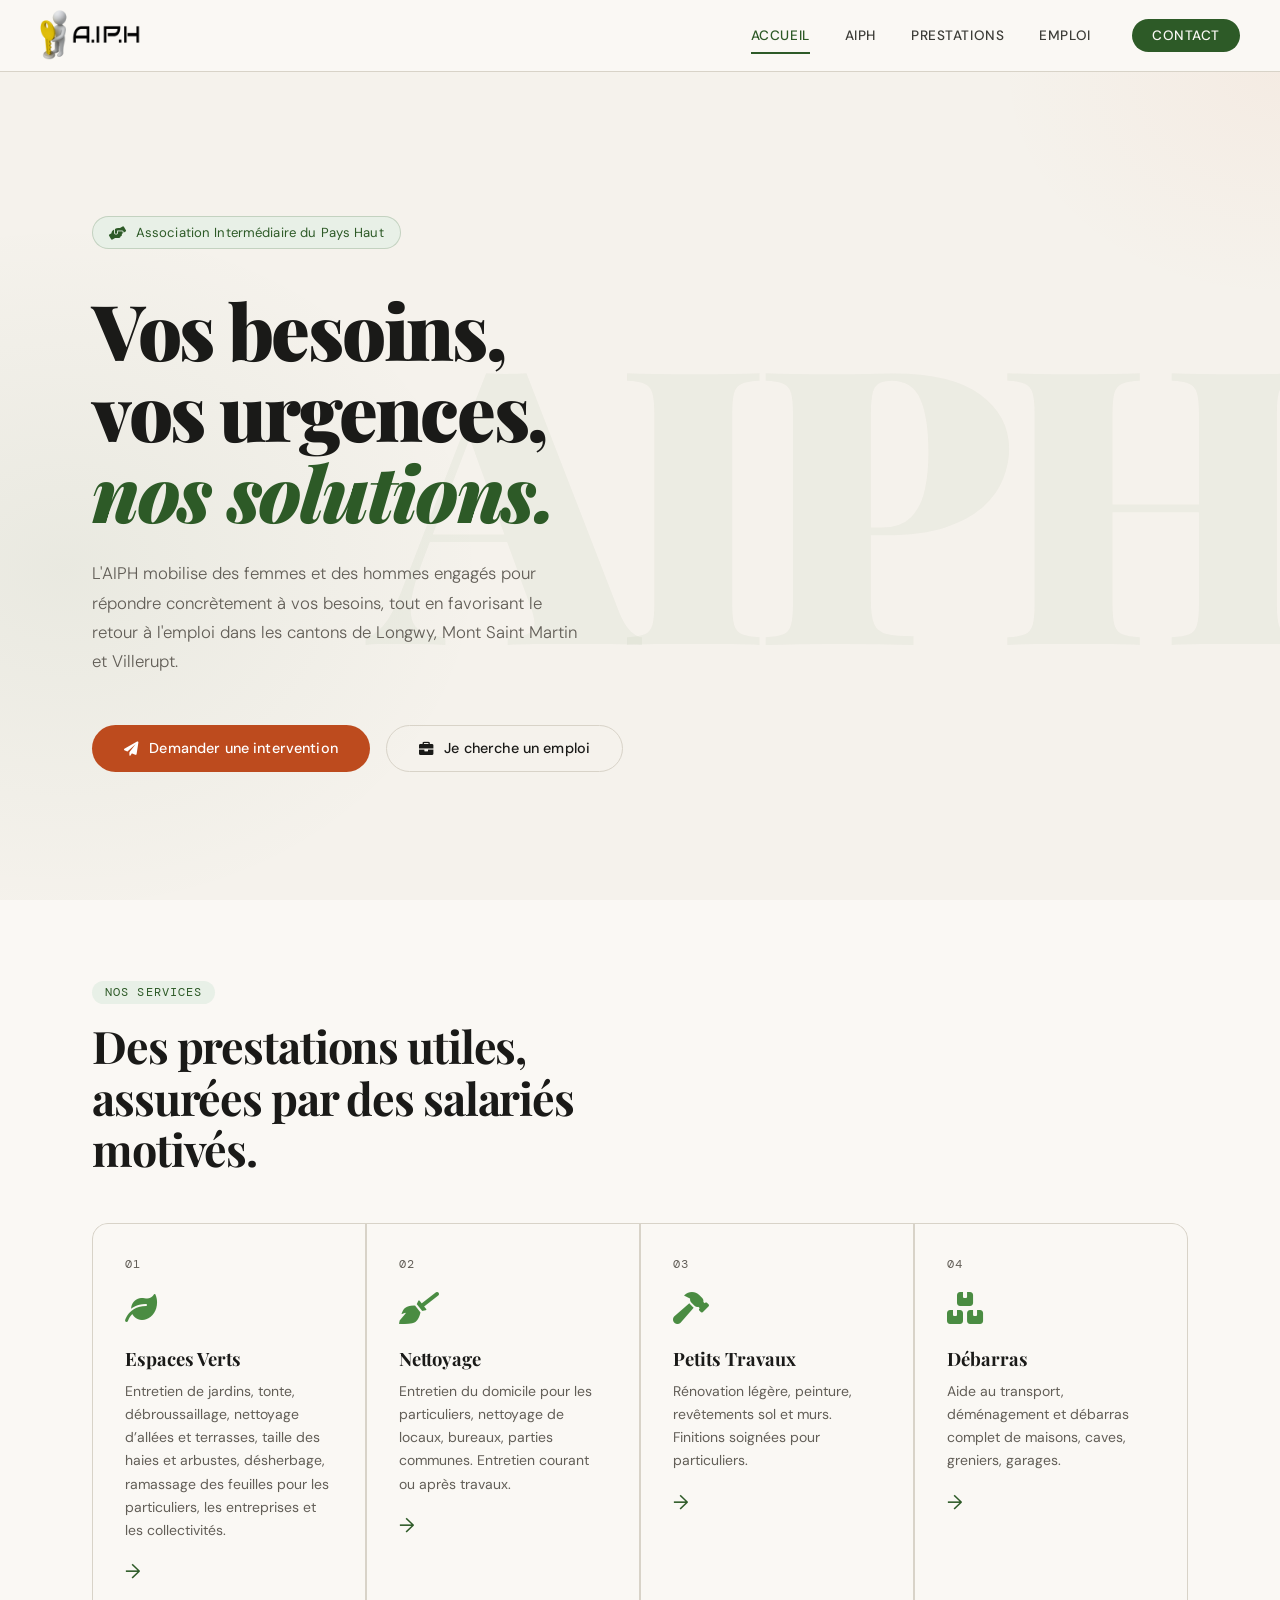
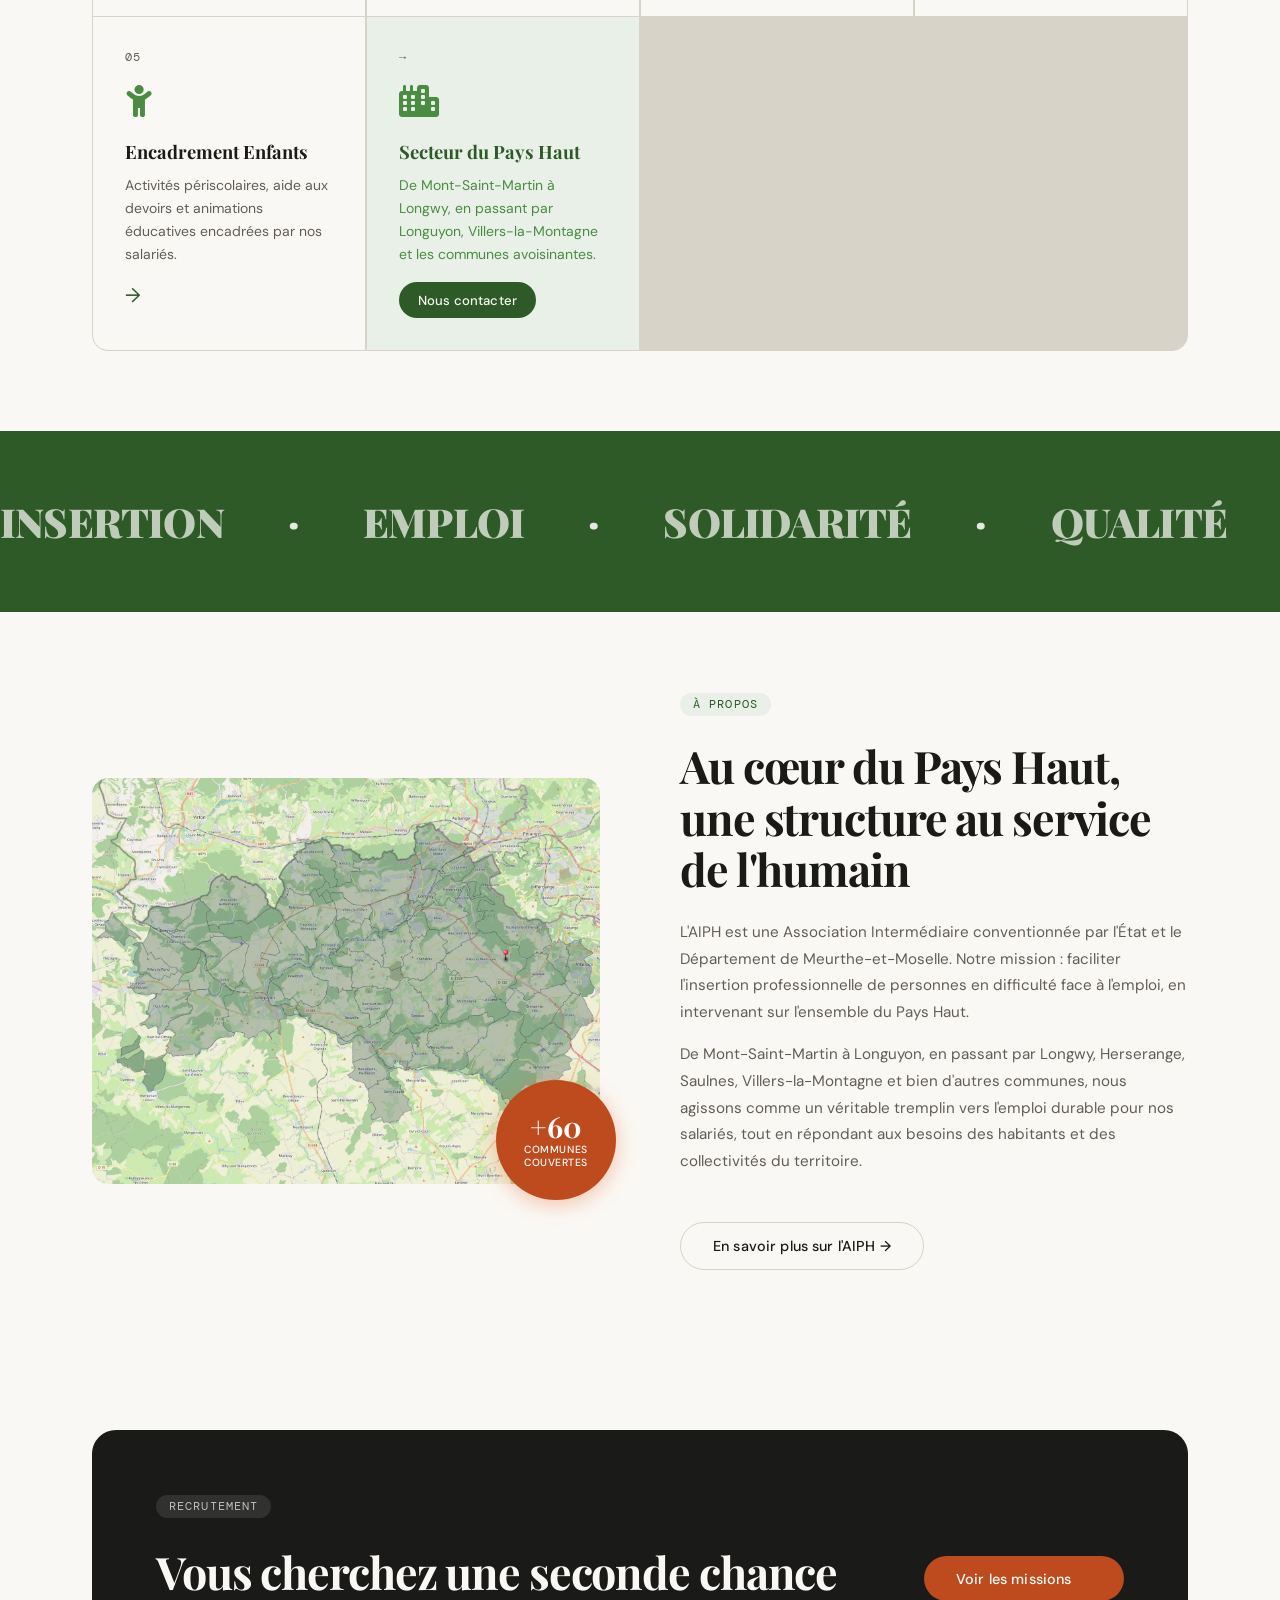
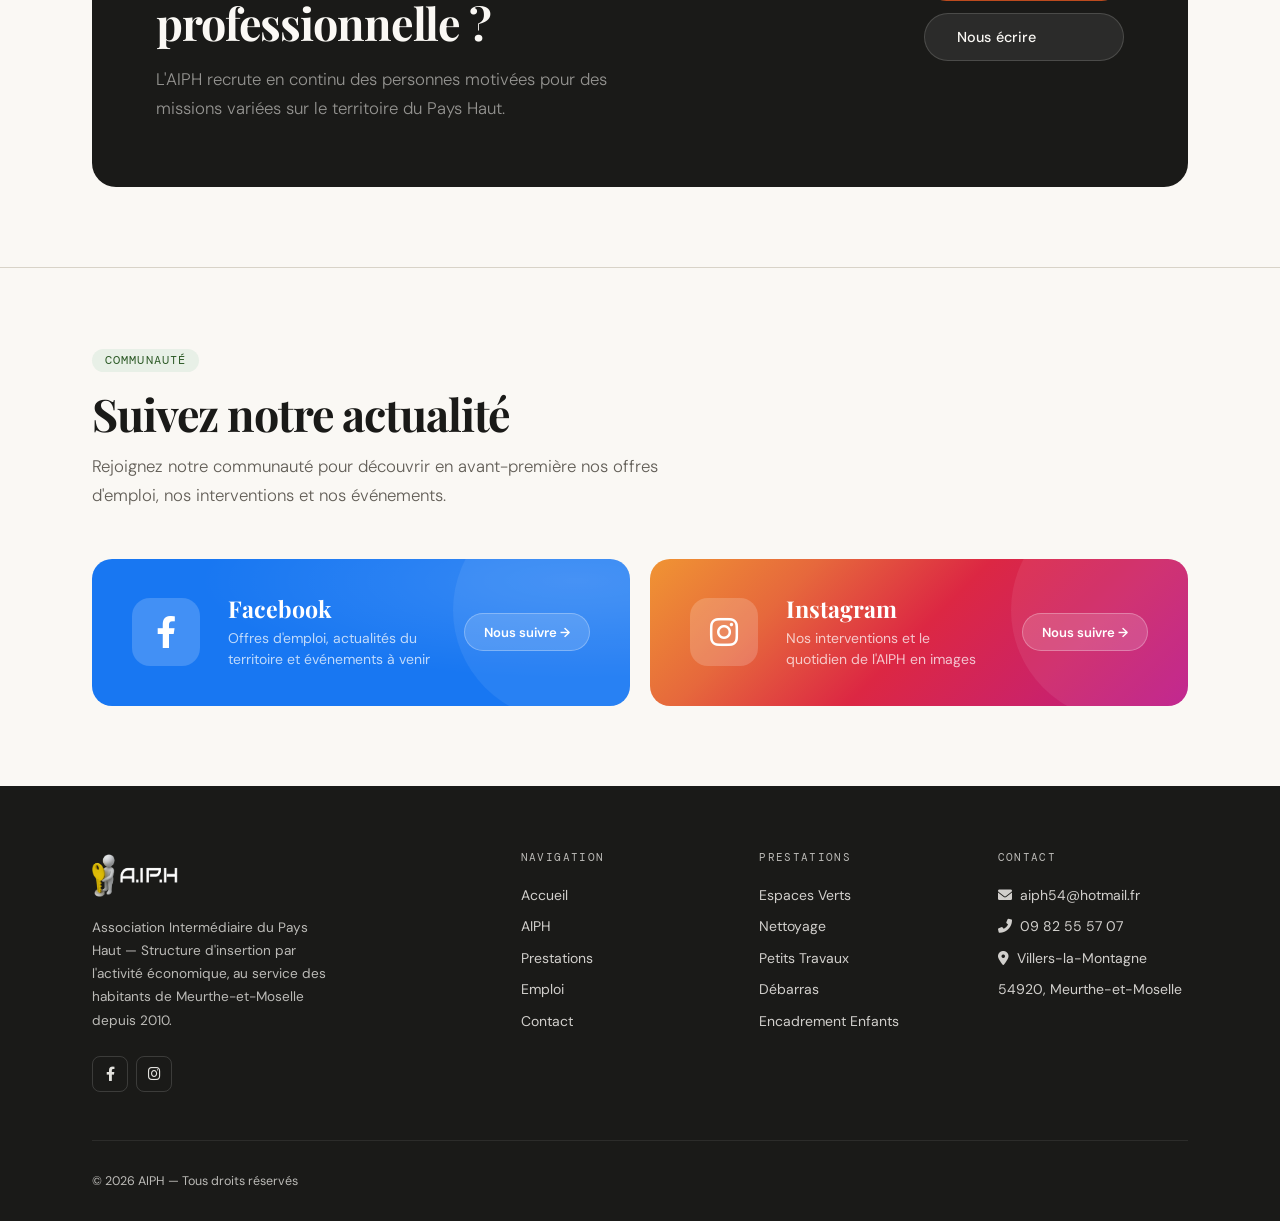
==== commit 7557cf97: "Update references from AIPH54 to AIPH" ====
--- a/index.html
+++ b/index.html
@@ -3,8 +3,8 @@
 <head>
 <meta charset="UTF-8">
 <meta name="viewport" content="width=device-width, initial-scale=1.0">
-<title>AIPH54 — Accueil</title>
-<meta name="description" content="L'AIPH54, Association Intermédiaire du Pays Haut, accompagne le retour à l'emploi et propose des services aux particuliers, entreprises et collectivités dans le Pays Haut, en Meurthe-et-Moselle.">
+<title>AIPH — Accueil</title>
+<meta name="description" content="L'AIPH, Association Intermédiaire du Pays Haut, accompagne le retour à l'emploi et propose des services aux particuliers, entreprises et collectivités dans le Pays Haut, en Meurthe-et-Moselle.">
 <link rel="icon" type="image/jpeg" href="images/images.jpeg">
 <link rel="preconnect" href="https://fonts.googleapis.com">
 <link rel="preconnect" href="https://fonts.gstatic.com" crossorigin>
@@ -63,7 +63,7 @@
           <em>nos solutions.</em>
         </h1>
         <p class="lead hero-simple-desc">
-          L'AIPH54 mobilise des femmes et des hommes engagés pour répondre concrètement à vos besoins, tout en favorisant le retour à l'emploi dans les cantons de Longwy, Mont Saint Martin et Villerupt.
+          L'AIPH mobilise des femmes et des hommes engagés pour répondre concrètement à vos besoins, tout en favorisant le retour à l'emploi dans les cantons de Longwy, Mont Saint Martin et Villerupt.
         </p>
         <div class="hero-simple-actions">
           <a class="btn btn-accent" href="contact.html">
@@ -142,7 +142,7 @@
       <span class="manifesto-word hi">·</span>
       <span class="manifesto-word">Qualité</span>
       <span class="manifesto-word hi">·</span>
-      <span class="manifesto-word">AIPH54</span>
+      <span class="manifesto-word">AIPH</span>
       <span class="manifesto-word hi">·</span>
       <span class="manifesto-word">Pays Haut</span>
       <span class="manifesto-word hi">·</span>
@@ -154,7 +154,7 @@
       <span class="manifesto-word hi">·</span>
       <span class="manifesto-word">Qualité</span>
       <span class="manifesto-word hi">·</span>
-      <span class="manifesto-word">AIPH54</span>
+      <span class="manifesto-word">AIPH</span>
       <span class="manifesto-word hi">·</span>
       <span class="manifesto-word">Pays Haut</span>
       <span class="manifesto-word hi">·</span>
@@ -167,7 +167,7 @@
       <div class="about-split">
         <div class="about-visual">
           <div class="about-img-frame">
-            <img src="images/carte.webp" alt="Carte d'intervention AIPH54 dans le Pays Haut" width="1536" height="865" loading="lazy" decoding="async">
+            <img src="images/carte.webp" alt="Carte d'intervention AIPH dans le Pays Haut" width="1536" height="865" loading="lazy" decoding="async">
           </div>
           <div class="about-badge">
             <span class="about-badge-num">+60</span>
@@ -240,7 +240,7 @@
           </div>
           <div class="social-duo-body">
             <h3>Instagram</h3>
-            <p>Nos interventions et le quotidien de l'AIPH54 en images</p>
+            <p>Nos interventions et le quotidien de l'AIPH en images</p>
           </div>
           <span class="social-duo-cta">Nous suivre →</span>
         </a>
@@ -297,7 +297,7 @@
       </div>
     </div>
     <div class="footer-bottom">
-      <p>© 2026 AIPH54 — Tous droits réservés</p>
+      <p>© 2026 AIPH — Tous droits réservés</p>
     </div>
   </div>
 </footer>
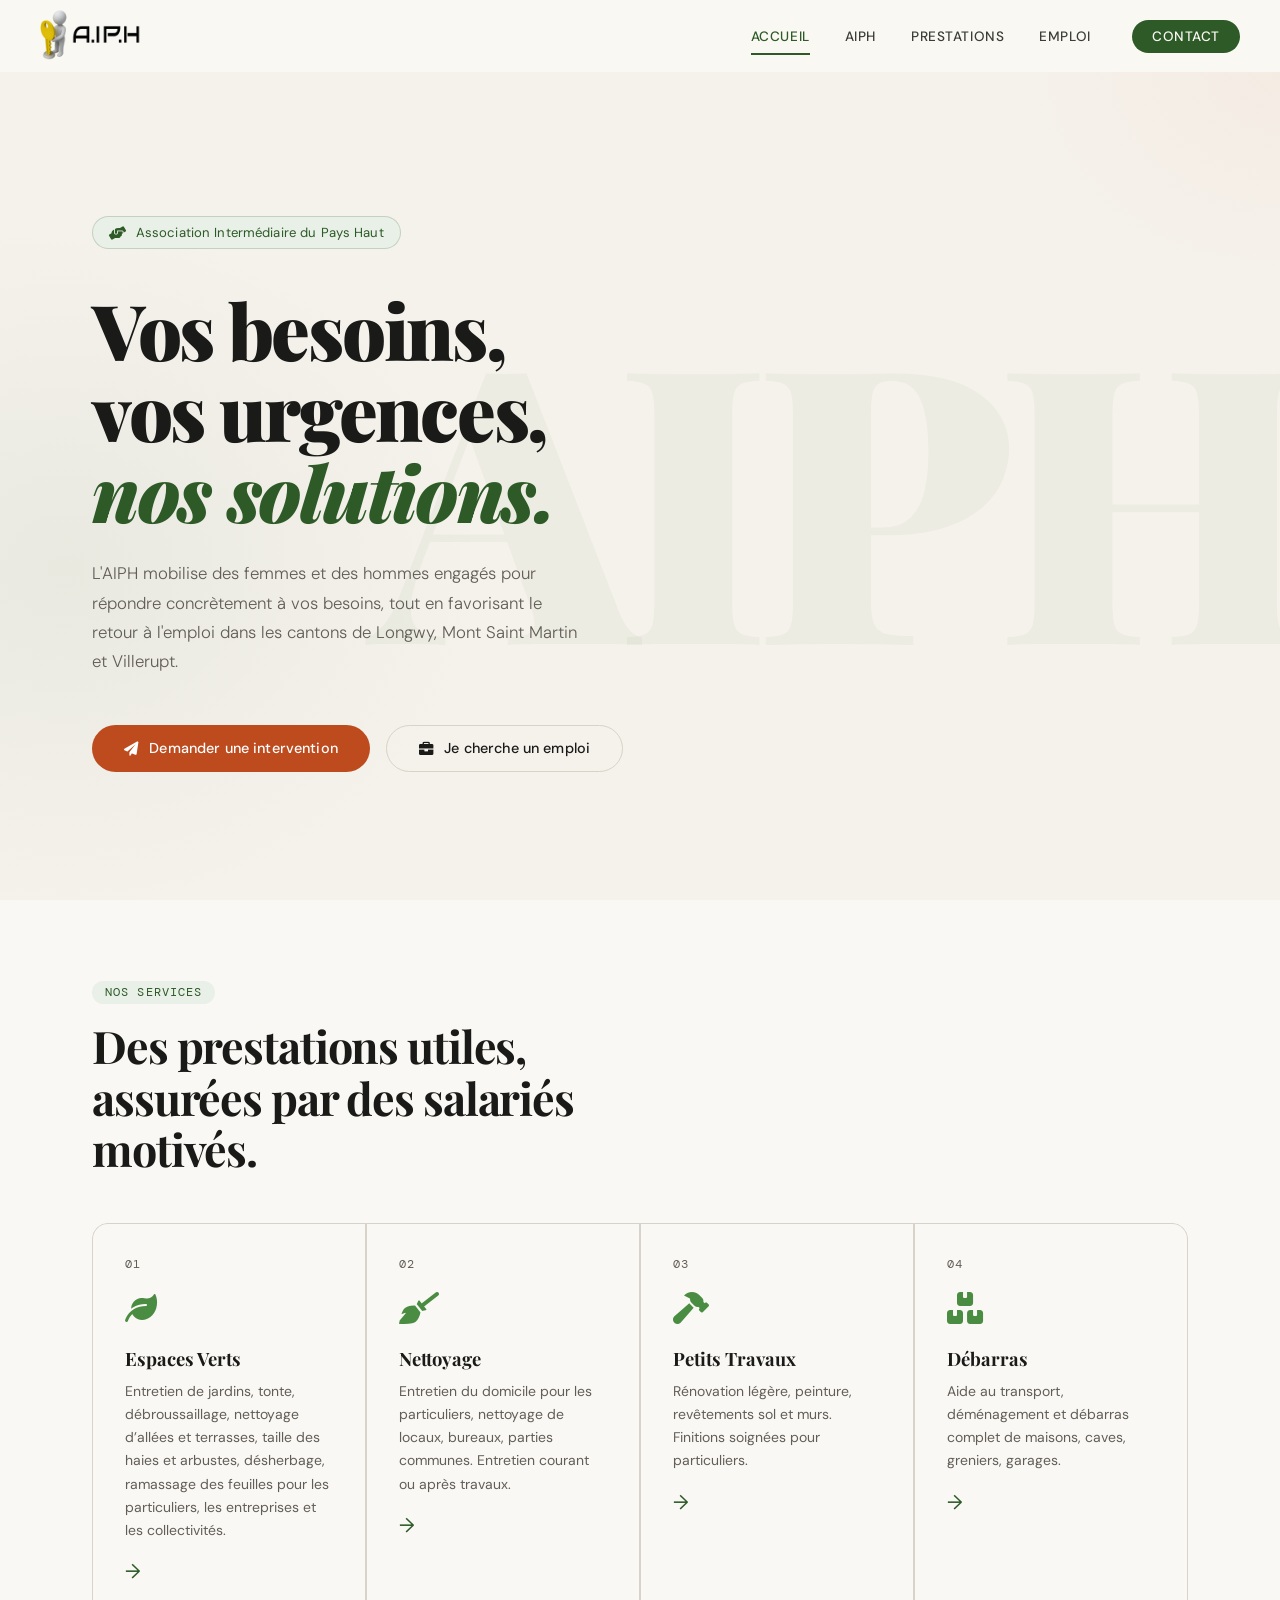
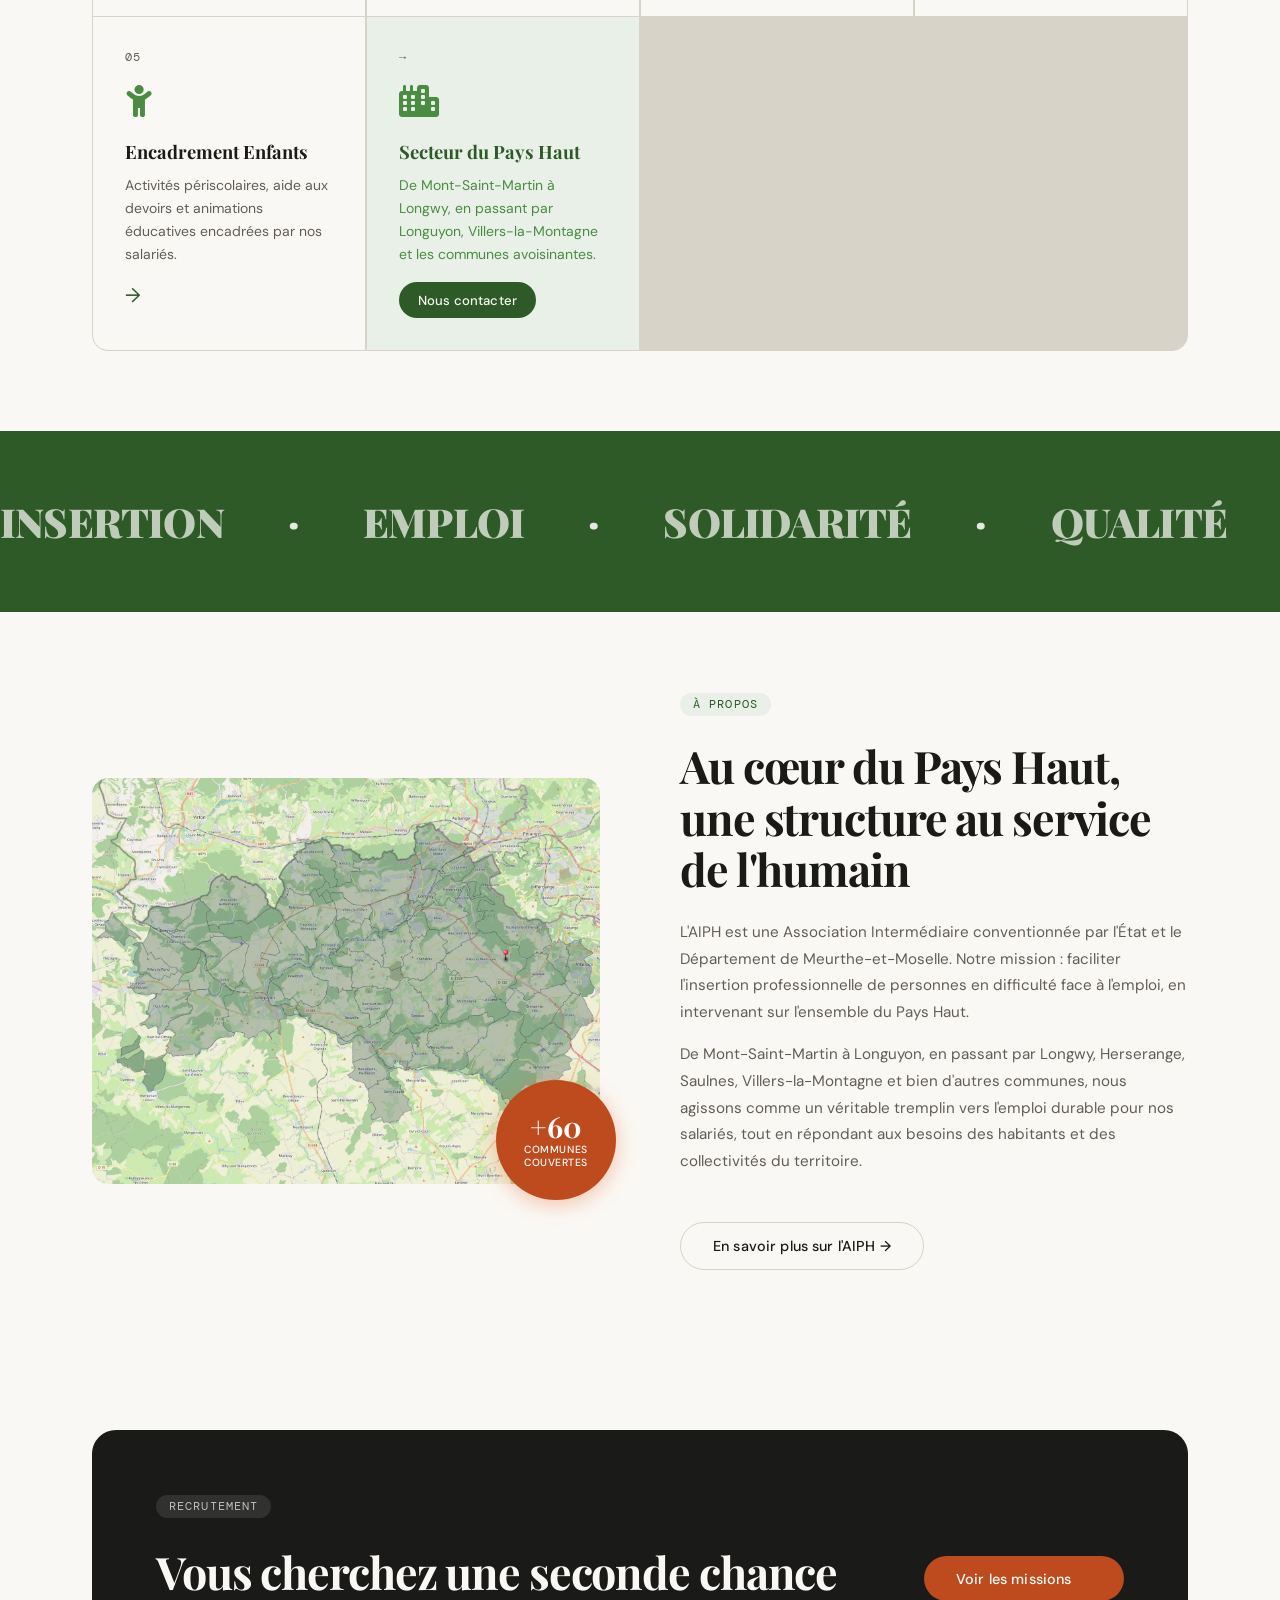
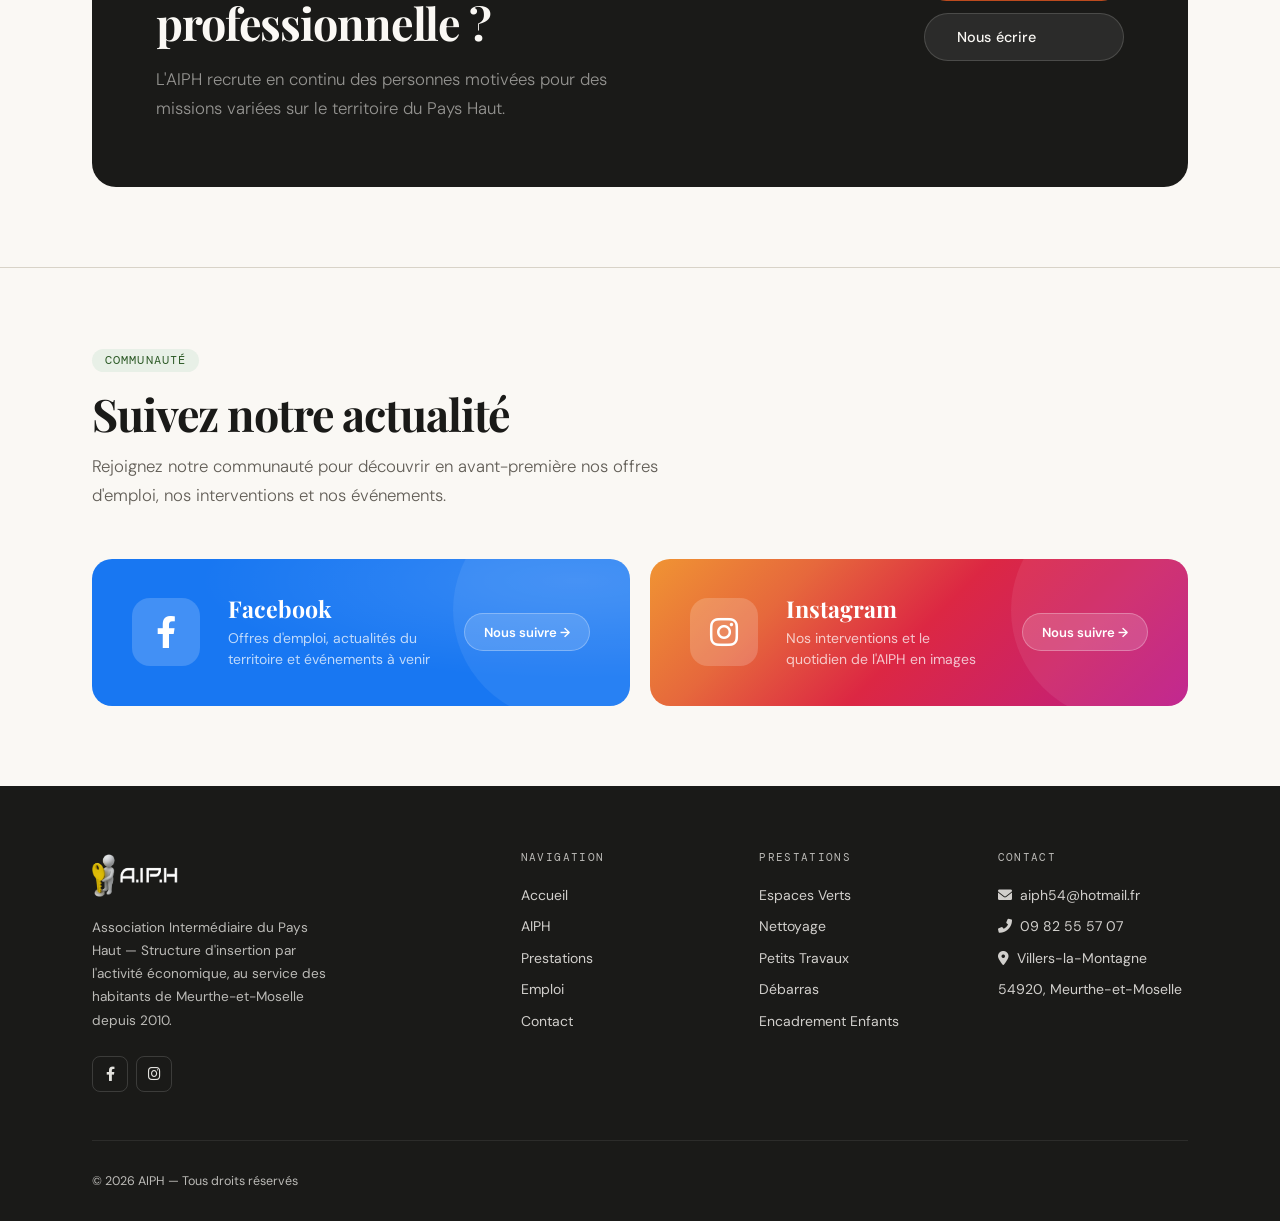
==== commit 6c0208a4: "Group repeated manifesto text for seamless loop" ====
--- a/index.html
+++ b/index.html
@@ -38,7 +38,7 @@
 </nav>
 
 <!-- Mobile menu -->
-<div class="mobile-menu" id="mobileMenu" role="navigation" aria-label="Navigation mobile">
+<div class="mobile-menu" id="mobileMenu" role="navigation" aria-label="Navigation mobile" aria-hidden="true">
   <a href="index.html" onclick="closeMobile()">Accueil</a>
   <a href="aiph.html" onclick="closeMobile()">AIPH</a>
   <a href="prestations.html" onclick="closeMobile()">Prestations</a>
@@ -134,30 +134,34 @@
   <!-- Manifesto -->
   <div class="manifesto">
     <div class="manifesto-inner">
-      <span class="manifesto-word">Insertion</span>
-      <span class="manifesto-word hi">·</span>
-      <span class="manifesto-word">Emploi</span>
-      <span class="manifesto-word hi">·</span>
-      <span class="manifesto-word">Solidarité</span>
-      <span class="manifesto-word hi">·</span>
-      <span class="manifesto-word">Qualité</span>
-      <span class="manifesto-word hi">·</span>
-      <span class="manifesto-word">AIPH</span>
-      <span class="manifesto-word hi">·</span>
-      <span class="manifesto-word">Pays Haut</span>
-      <span class="manifesto-word hi">·</span>
-      <span class="manifesto-word">Insertion</span>
-      <span class="manifesto-word hi">·</span>
-      <span class="manifesto-word">Emploi</span>
-      <span class="manifesto-word hi">·</span>
-      <span class="manifesto-word">Solidarité</span>
-      <span class="manifesto-word hi">·</span>
-      <span class="manifesto-word">Qualité</span>
-      <span class="manifesto-word hi">·</span>
-      <span class="manifesto-word">AIPH</span>
-      <span class="manifesto-word hi">·</span>
-      <span class="manifesto-word">Pays Haut</span>
-      <span class="manifesto-word hi">·</span>
+      <div class="manifesto-group">
+        <span class="manifesto-word">Insertion</span>
+        <span class="manifesto-word hi">·</span>
+        <span class="manifesto-word">Emploi</span>
+        <span class="manifesto-word hi">·</span>
+        <span class="manifesto-word">Solidarité</span>
+        <span class="manifesto-word hi">·</span>
+        <span class="manifesto-word">Qualité</span>
+        <span class="manifesto-word hi">·</span>
+        <span class="manifesto-word">AIPH</span>
+        <span class="manifesto-word hi">·</span>
+        <span class="manifesto-word">Pays Haut</span>
+        <span class="manifesto-word hi">·</span>
+      </div>
+      <div class="manifesto-group" aria-hidden="true">
+        <span class="manifesto-word">Insertion</span>
+        <span class="manifesto-word hi">·</span>
+        <span class="manifesto-word">Emploi</span>
+        <span class="manifesto-word hi">·</span>
+        <span class="manifesto-word">Solidarité</span>
+        <span class="manifesto-word hi">·</span>
+        <span class="manifesto-word">Qualité</span>
+        <span class="manifesto-word hi">·</span>
+        <span class="manifesto-word">AIPH</span>
+        <span class="manifesto-word hi">·</span>
+        <span class="manifesto-word">Pays Haut</span>
+        <span class="manifesto-word hi">·</span>
+      </div>
     </div>
   </div>
 
--- a/style.css
+++ b/style.css
@@ -46,12 +46,14 @@
 nav {
   position: fixed; top: 0; left: 0; right: 0; z-index: 100;
   height: var(--nav-h);
-  background: rgba(250,248,244,0.95);
-  backdrop-filter: blur(12px);
-  border-bottom: 1px solid var(--border);
+  background: rgba(250,248,244,0.84);
+  -webkit-backdrop-filter: blur(14px) saturate(150%);
+  backdrop-filter: blur(14px) saturate(150%);
+  border-bottom: 0;
+  box-shadow: 0 4px 16px rgba(26,36,28,0.05);
   display: flex; align-items: center;
   padding: 0 2.5rem;
-  transition: background 0.3s;
+  transition: background 0.35s ease, border-color 0.35s ease, box-shadow 0.35s ease;
 }
 .logo-img {
   height: 110px;
@@ -141,7 +143,9 @@
 .progress-bar {
   position: fixed; top: var(--nav-h); left: 0; height: 2px;
   background: var(--forest);
-  z-index: 101;
+  border: 0;
+  box-shadow: none;
+  z-index: 98;
   transition: width 0.1s linear;
   width: 0;
 }
@@ -368,11 +372,17 @@
   overflow: hidden;
 }
 .manifesto-inner {
-  display: flex; align-items: center;
-  gap: 4rem;
+  display: flex;
+  width: max-content;
   animation: marquee 20s linear infinite;
   white-space: nowrap;
-  width: max-content;
+}
+.manifesto-group {
+  display: flex;
+  align-items: center;
+  flex: 0 0 auto;
+  gap: 4rem;
+  padding-right: 4rem;
 }
 .manifesto-word {
   font-family: 'Playfair Display', serif;
@@ -382,8 +392,8 @@
 }
 .manifesto-word.hi { color: rgba(250,248,244,0.9); }
 @keyframes marquee {
-  from { transform: translateX(0); }
-  to { transform: translateX(-50%); }
+  from { transform: translate3d(0, 0, 0); }
+  to { transform: translate3d(-50%, 0, 0); }
 }
 
 /* ── ABOUT SPLIT ── */
@@ -704,7 +714,7 @@
 
 /* ── CONTACT PAGE ── */
 .contact-hero { padding: 4rem 0 3rem; }
-.contact-layout { display: grid; grid-template-columns: 1fr 1.4fr; gap: 4rem; margin-top: 3rem; }
+.contact-layout { display: grid; grid-template-columns: minmax(0, 1fr) minmax(0, 1fr); gap: 2rem; margin-top: 3rem; align-items: stretch; }
 .contact-info h3, .contact-info-title { font-family: 'Playfair Display', serif; font-size: 1.2rem; margin-bottom: 1.5rem; }
 .contact-items { display: flex; flex-direction: column; gap: 1.25rem; }
 .contact-item { display: flex; align-items: flex-start; gap: 1rem; color: var(--accent); }
@@ -713,32 +723,28 @@
 .contact-item-val { font-size: 0.95rem; font-weight: 500; color: var(--ink); }
 .contact-item-sub { font-size: 0.8rem; color: var(--warm-gray); margin-top: 0.15rem; }
 .contact-map-placeholder {
-  background: var(--stone); border: 1px solid var(--border); border-radius: 16px;
-  margin-top: 2rem; padding: 1.5rem; aspect-ratio: 4/3;
-  display: flex; flex-direction: column; align-items: center; justify-content: center; gap: 0.75rem;
-}
-.contact-map-launch {
+  box-sizing: border-box;
   width: 100%;
-  min-height: 180px;
+  min-width: 0;
+  background: var(--stone);
+  border: 1px solid var(--border);
+  border-radius: 16px;
+  margin-top: 2rem;
+  padding: 1rem;
+  aspect-ratio: 4/3;
   display: flex;
-  flex-direction: column;
-  align-items: center;
-  justify-content: center;
-  gap: 0.75rem;
-  padding: 0.5rem;
+  align-items: stretch;
+  justify-content: stretch;
+}
+.contact-map-placeholder iframe {
+  display: block;
+  width: 100%;
+  height: 100%;
+  min-width: 0;
+  min-height: 240px;
   border: 0;
-  background: transparent;
-  color: inherit;
-  font: inherit;
-  cursor: pointer;
-}
-.contact-map-launch:focus-visible,
-.map-open-link:focus-visible { outline: 3px solid var(--forest); outline-offset: 4px; border-radius: 8px; }
-.map-open-link { color: var(--forest); font-size: 0.82rem; font-weight: 600; text-decoration: underline; text-underline-offset: 3px; }
-.contact-map-placeholder iframe { display: block; width: 100%; height: 100%; min-height: 260px; border: 0; border-radius: 12px; }
-.map-pin { font-size: 2.5rem; }
-.map-text { font-size: 0.85rem; color: var(--warm-gray); text-align: center; }
-.map-addr { font-size: 0.9rem; font-weight: 500; text-align: center; color: var(--ink); }
+  border-radius: 10px;
+}
 .contact-form { background: var(--cream); border: 1px solid var(--border); border-radius: 20px; padding: 2.5rem; }
 .contact-form h3 { font-family: 'Playfair Display', serif; font-size: 1.3rem; margin-bottom: 0.5rem; }
 .contact-form .form-sub { font-size: 0.85rem; color: var(--warm-gray); margin-bottom: 2rem; }
@@ -1016,17 +1022,17 @@
 
 /* ── AIPH : navigation effet verre dépoli (liquid glass) ── */
 .aiph-page nav {
-  background: rgba(250,248,244,0.76);
-  -webkit-backdrop-filter: blur(18px) saturate(165%);
-  backdrop-filter: blur(18px) saturate(165%);
-  border-bottom: 1px solid rgba(216,211,200,0.48);
-  box-shadow: 0 8px 28px rgba(26,26,24,0.045);
-  transition: background 0.3s ease, border-color 0.3s ease, box-shadow 0.3s ease;
+  background: rgba(250,248,244,0.84);
+  -webkit-backdrop-filter: blur(16px) saturate(155%);
+  backdrop-filter: blur(16px) saturate(155%);
+  border-bottom: 0;
+  box-shadow: 0 5px 18px rgba(20,35,24,0.06);
+  transition: background 0.35s ease, box-shadow 0.35s ease;
 }
 .aiph-page nav.is-scrolled {
-  background: rgba(250,248,244,0.91);
-  border-bottom-color: rgba(216,211,200,0.78);
-  box-shadow: 0 8px 26px rgba(26,26,24,0.085);
+  background: rgba(250,248,244,0.90);
+  border-bottom: 0;
+  box-shadow: 0 7px 22px rgba(20,35,24,0.085);
 }
 
 /* ── Histoire de l'AIPH : rail animé au défilement ── */
@@ -1092,12 +1098,6 @@
 }
 .google-review-person { display: flex; flex-direction: column; gap: 0.2rem; }
 .google-review-person strong { color: var(--ink); font-family: 'Playfair Display', serif; font-size: 1.08rem; }
-.google-review-person span, .google-review-meta time { color: var(--warm-gray); font-size: 0.8rem; }
-.google-review-meta { display: flex; align-items: center; gap: 0.75rem; flex-wrap: wrap; }
-.google-review-new {
-  padding: 0.2rem 0.6rem; border-radius: 2rem; background: var(--forest-pale); color: var(--forest);
-  font-family: 'DM Mono', monospace; font-size: 0.65rem; letter-spacing: 0.07em; text-transform: uppercase;
-}
 .google-review-nav { display: flex; align-items: center; justify-content: center; gap: 1.1rem; margin-top: 1.5rem; }
 .google-review-btn {
   display: inline-grid; place-items: center; width: 44px; height: 44px;
@@ -1342,3 +1342,99 @@
   .about-split.about-intro { grid-template-columns: 1fr; }
   .about-intro .about-visual { order: -1; }
 }
+
+
+/* ── Menu mobile : croix animée, panneau verre dépoli ── */
+@media (max-width: 900px) {
+  .burger {
+    position: relative;
+    display: flex;
+    align-items: center;
+    justify-content: center;
+    flex: 0 0 46px;
+    width: 46px;
+    height: 46px;
+    margin-left: auto;
+    padding: 0;
+    border: 1px solid rgba(44,62,48,0.12);
+    border-radius: 15px;
+    background: rgba(250,248,244,0.72);
+    -webkit-backdrop-filter: blur(12px) saturate(145%);
+    backdrop-filter: blur(12px) saturate(145%);
+    box-shadow: 0 4px 14px rgba(26,36,28,0.07);
+    transition: background 0.25s ease, box-shadow 0.25s ease, transform 0.25s ease;
+    z-index: 102;
+  }
+  .burger:hover { background: rgba(255,255,255,0.62); }
+  .burger:active { transform: scale(0.94); }
+  .burger:focus-visible { outline: 3px solid var(--accent); outline-offset: 3px; }
+  .burger span {
+    position: absolute;
+    top: 50%;
+    left: 50%;
+    width: 21px;
+    height: 2px;
+    border-radius: 99px;
+    background: var(--ink);
+    transform: translate(-50%,-50%);
+    transform-origin: center;
+    transition: transform 0.28s cubic-bezier(.2,.8,.2,1), opacity 0.18s ease, width 0.25s ease;
+  }
+  .burger span:nth-child(1) { transform: translate(-50%,calc(-50% - 7px)); }
+  .burger span:nth-child(2) { transform: translate(-50%,-50%); }
+  .burger span:nth-child(3) { transform: translate(-50%,calc(-50% + 7px)); }
+  .burger.open span:nth-child(1) { transform: translate(-50%,-50%) rotate(45deg); }
+  .burger.open span:nth-child(2) { opacity: 0; transform: translate(-50%,-50%) scaleX(0.25); }
+  .burger.open span:nth-child(3) { transform: translate(-50%,-50%) rotate(-45deg); }
+
+  .mobile-menu {
+    display: flex;
+    position: fixed;
+    top: calc(var(--nav-h) - 2px);
+    left: 0.75rem;
+    right: 0.75rem;
+    padding: 0.85rem;
+    flex-direction: column;
+    gap: 0.28rem;
+    border: 1px solid rgba(44,62,48,0.10);
+    border-top: 0;
+    border-radius: 0 0 18px 18px;
+    background: rgba(250,248,244,0.89);
+    -webkit-backdrop-filter: blur(18px) saturate(155%);
+    backdrop-filter: blur(18px) saturate(155%);
+    box-shadow: 0 12px 32px rgba(22,32,24,0.11);
+    z-index: 101;
+    visibility: hidden;
+    opacity: 0;
+    pointer-events: none;
+    transform: translate3d(0,-14px,0) scale(0.985);
+    transform-origin: top center;
+    transition: opacity 0.24s ease, transform 0.28s cubic-bezier(.2,.8,.2,1), visibility 0.28s;
+  }
+  .mobile-menu.open {
+    display: flex;
+    visibility: visible;
+    opacity: 1;
+    pointer-events: auto;
+    transform: translate3d(0,0,0) scale(1);
+  }
+  .mobile-menu a {
+    opacity: 0;
+    transform: translateY(-7px);
+    transition: opacity 0.22s ease, transform 0.28s cubic-bezier(.2,.8,.2,1), background 0.2s ease;
+  }
+  .mobile-menu.open a { opacity: 1; transform: translateY(0); }
+  .mobile-menu.open a:nth-child(1) { transition-delay: 35ms; }
+  .mobile-menu.open a:nth-child(2) { transition-delay: 65ms; }
+  .mobile-menu.open a:nth-child(3) { transition-delay: 95ms; }
+  .mobile-menu.open a:nth-child(4) { transition-delay: 125ms; }
+  .mobile-menu.open a:nth-child(5) { transition-delay: 155ms; }
+  body.menu-open { overflow: hidden; }
+
+  /* Sur la page AIPH, la photo suit le texte sur les petits écrans. */
+  .about-intro .about-content { order: 0; }
+  .about-intro .about-visual { order: 1; }
+}
+@media (prefers-reduced-motion: reduce) {
+  .burger span, .mobile-menu, .mobile-menu a { transition: none !important; }
+}
